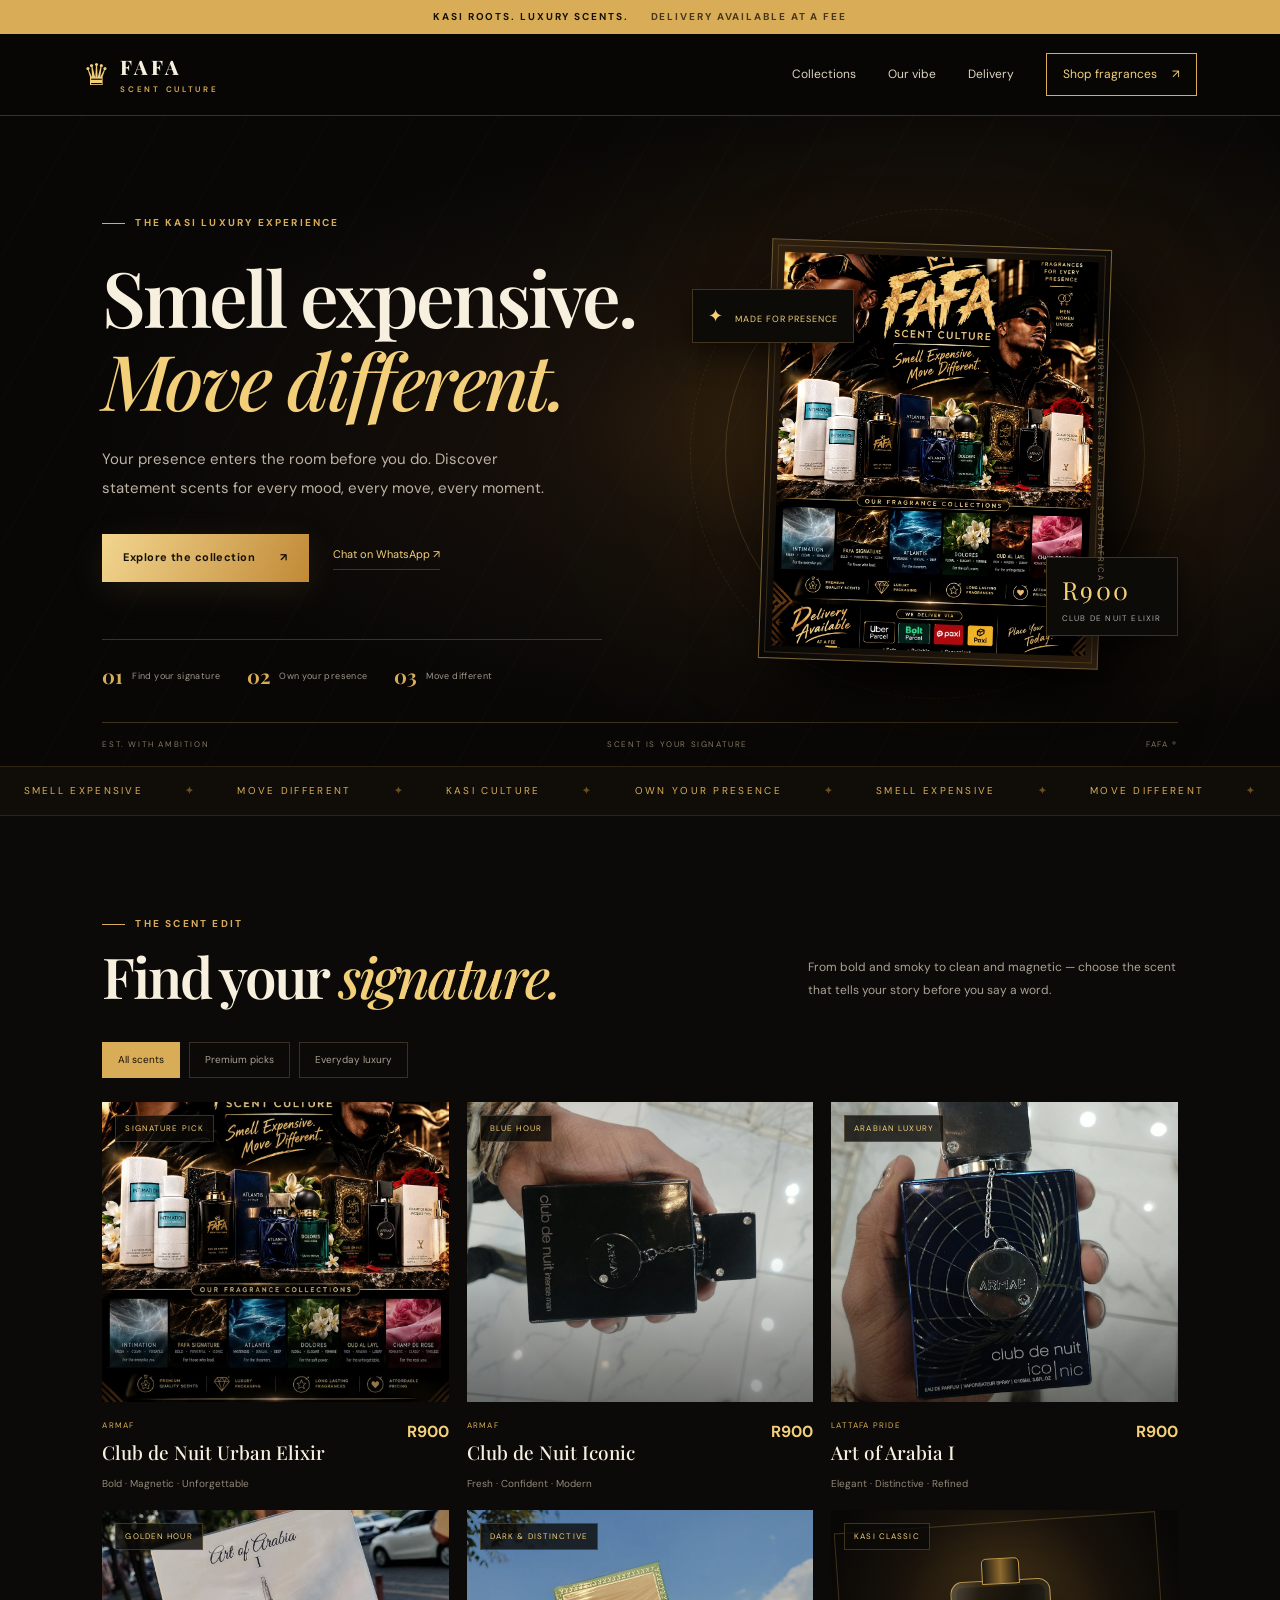
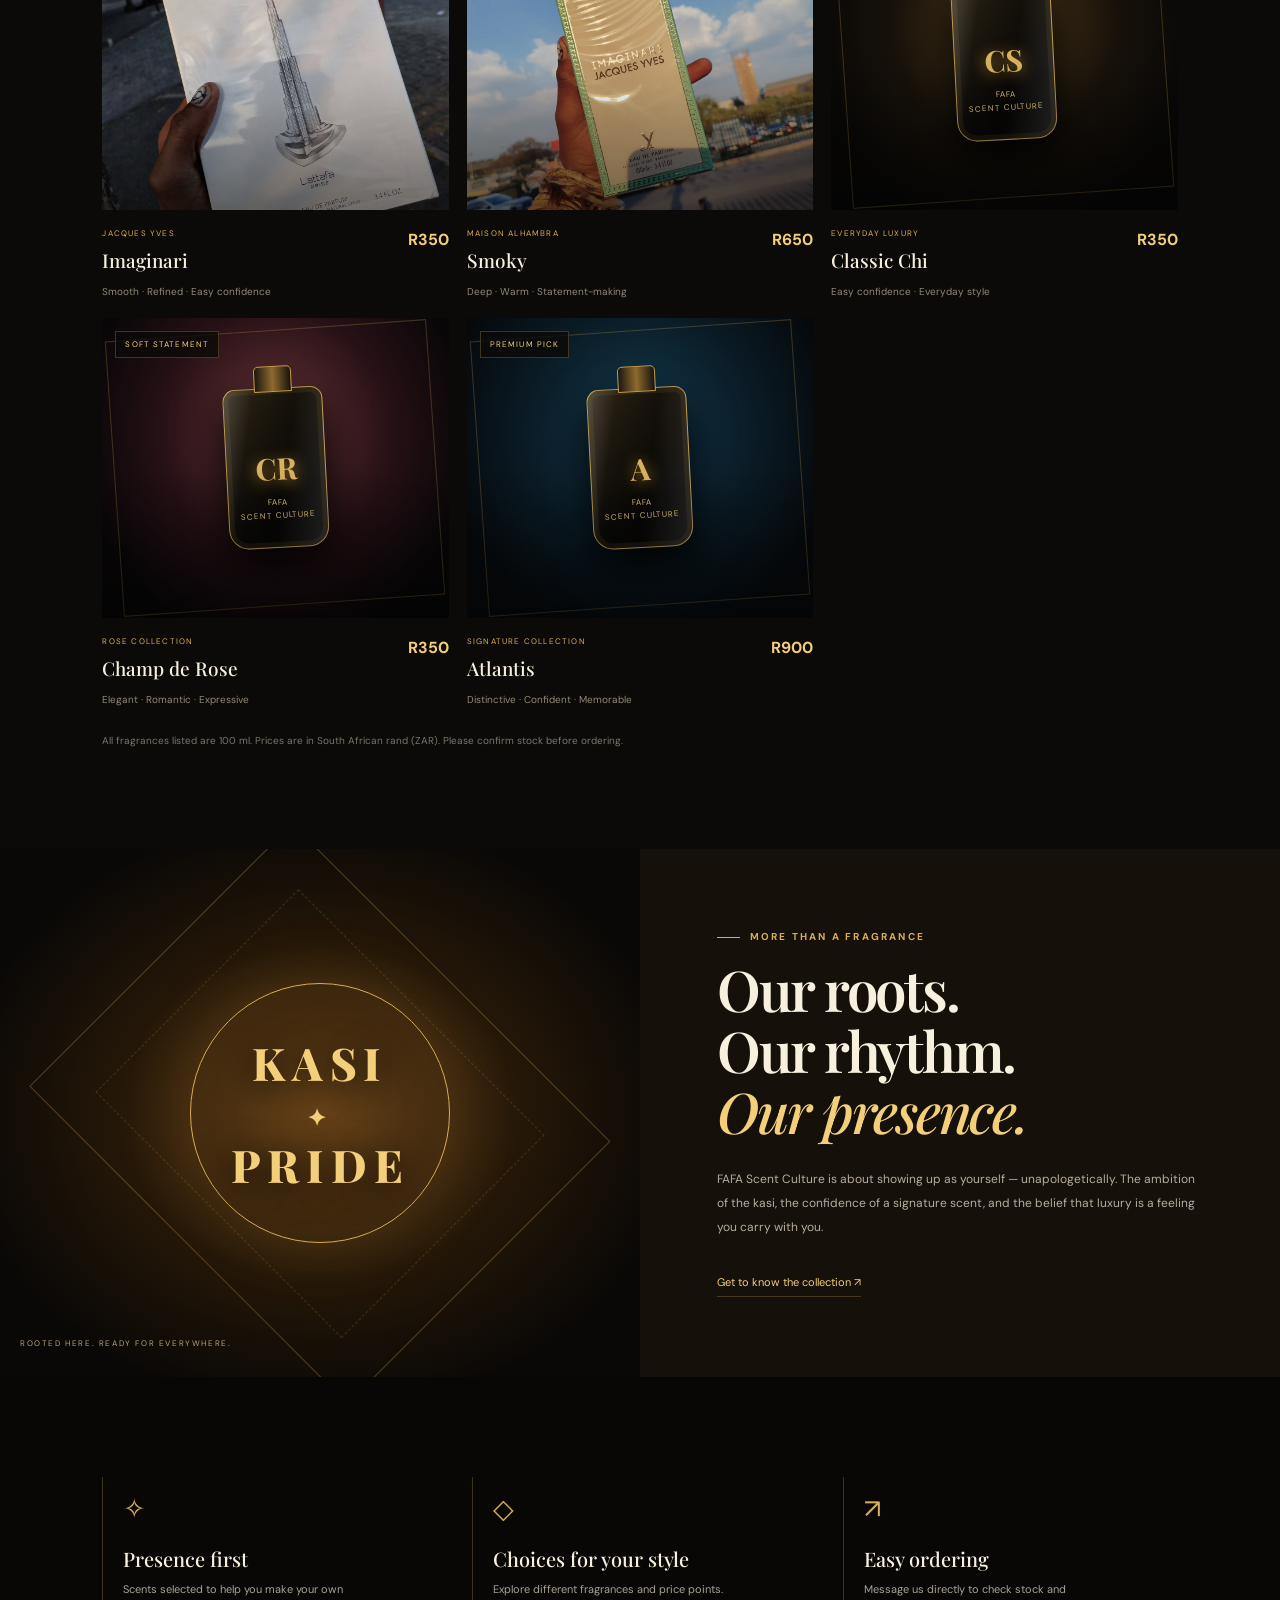
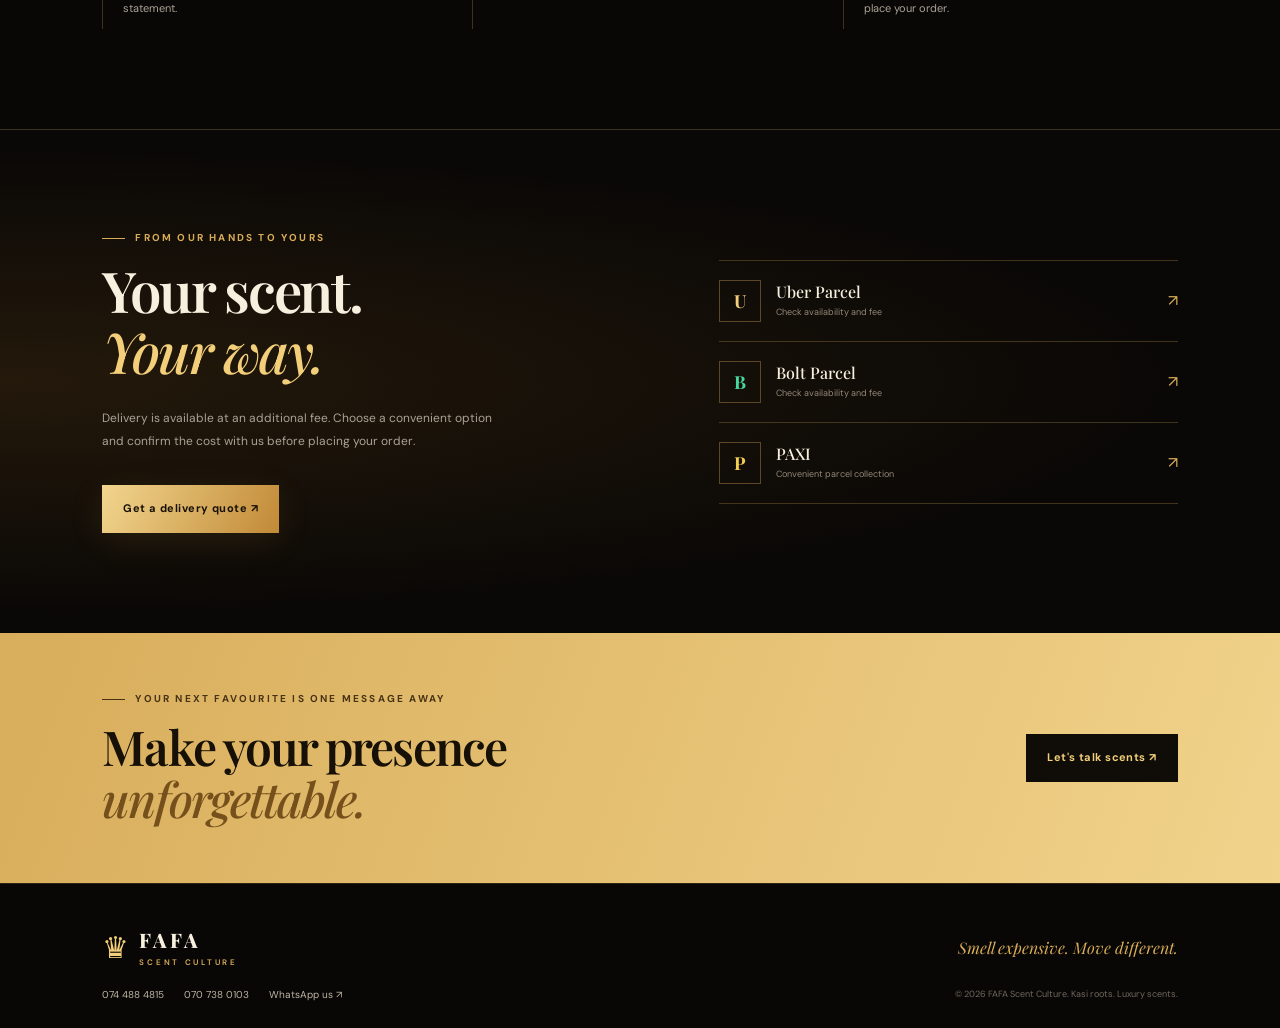
==== index.html @ d8256055 "Add FAFA Scent Culture website" ====
<!doctype html>
<html lang="en">
<head>
  <meta charset="UTF-8">
  <meta name="viewport" content="width=device-width, initial-scale=1.0">
  <meta name="theme-color" content="#080706">
  <meta name="description" content="FAFA Scent Culture — luxury fragrances, Kasi attitude. Smell expensive. Move different.">
  <title>FAFA Scent Culture | Smell Expensive. Move Different.</title>
  <link rel="preconnect" href="https://fonts.googleapis.com">
  <link rel="preconnect" href="https://fonts.gstatic.com" crossorigin>
  <link href="https://fonts.googleapis.com/css2?family=DM+Sans:wght@400;500;600;700&family=Playfair+Display:wght@500;600;700;800&display=swap" rel="stylesheet">
  <link rel="stylesheet" href="style.css">
</head>
<body>
  <div class="announcement">KASI ROOTS. LUXURY SCENTS. <span>DELIVERY AVAILABLE AT A FEE</span></div>
  <header class="site-header">
    <a class="brand" href="#home" aria-label="FAFA Scent Culture home">
      <span class="brand-mark">♛</span>
      <span class="brand-name">FAFA <small>SCENT CULTURE</small></span>
    </a>
    <button class="menu-toggle" aria-label="Open menu" aria-expanded="false">☰</button>
    <nav class="nav">
      <a href="#collections">Collections</a>
      <a href="#story">Our vibe</a>
      <a href="#delivery">Delivery</a>
      <a class="nav-cta" href="#collections">Shop fragrances <span>↗</span></a>
    </nav>
  </header>

  <main>
    <section class="hero" id="home">
      <div class="hero-glow"></div>
      <div class="hero-copy">
        <p class="eyebrow"><span></span> THE KASI LUXURY EXPERIENCE</p>
        <h1>Smell expensive.<br><em>Move different.</em></h1>
        <p class="hero-text">Your presence enters the room before you do. Discover statement scents for every mood, every move, every moment.</p>
        <div class="hero-actions">
          <a class="button button-gold" href="#collections">Explore the collection <span>↗</span></a>
          <a class="text-link" href="https://wa.me/27744884815?text=Hi%20FAFA%20Scent%20Culture%2C%20I%27d%20like%20to%20enquire%20about%20your%20fragrances.">Chat on WhatsApp ↗</a>
        </div>
        <div class="hero-proof">
          <div><strong>01</strong><span>Find your signature</span></div>
          <div><strong>02</strong><span>Own your presence</span></div>
          <div><strong>03</strong><span>Move different</span></div>
        </div>
      </div>
      <div class="hero-visual">
        <div class="orbit orbit-one"></div><div class="orbit orbit-two"></div>
        <div class="hero-image-frame">
          <img src="images/club-de-nuit-elixir.jpeg" alt="Club de Nuit Urban Man Elixir fragrance bottle" onerror="this.style.display='none'">
          <div class="image-fallback"><span>FAFA</span><small>SCENT CULTURE</small><b>YOUR SIGNATURE<br>STARTS HERE.</b></div>
        </div>
        <div class="floating-label label-top"><span class="spark">✦</span> MADE FOR PRESENCE</div>
        <div class="floating-label label-bottom"><span>R</span>900 <small>CLUB DE NUIT ELIXIR</small></div>
        <div class="vertical-note">LUXURY IN EVERY SPRAY · JHB, SOUTH AFRICA</div>
      </div>
      <div class="hero-bottom-line"><span>EST. WITH AMBITION</span><span>SCENT IS YOUR SIGNATURE</span><span>FAFA ®</span></div>
    </section>

    <section class="ticker" aria-label="Brand message"><div class="ticker-track">
      <span>SMELL EXPENSIVE</span><b>✦</b><span>MOVE DIFFERENT</span><b>✦</b><span>KASI CULTURE</span><b>✦</b><span>OWN YOUR PRESENCE</span><b>✦</b><span>SMELL EXPENSIVE</span><b>✦</b><span>MOVE DIFFERENT</span><b>✦</b>
    </div></section>

    <section class="collection section-pad" id="collections">
      <div class="section-heading">
        <div><p class="eyebrow"><span></span> THE SCENT EDIT</p><h2>Find your <em>signature.</em></h2></div>
        <p>From bold and smoky to clean and magnetic — choose the scent that tells your story before you say a word.</p>
      </div>
      <div class="filter-row" role="group" aria-label="Filter fragrances">
        <button class="filter active" data-filter="all">All scents</button>
        <button class="filter" data-filter="premium">Premium picks</button>
        <button class="filter" data-filter="everyday">Everyday luxury</button>
      </div>
      <div class="product-grid">
        <article class="product-card" data-category="premium">
          <div class="product-image image-night"><span class="product-tag">SIGNATURE PICK</span><img src="images/club-de-nuit-elixir.jpeg" alt="Armaf Club de Nuit Urban Man Elixir perfume" loading="lazy"><button class="quick-order" data-product="Armaf Club de Nuit Urban Man Elixir 100 ml" data-price="900">Order this scent ↗</button></div>
          <div class="product-info"><div><p class="product-brand">ARMAF</p><h3>Club de Nuit Urban Elixir</h3></div><strong>R900</strong></div><p class="product-note">Bold · Magnetic · Unforgettable</p>
        </article>
        <article class="product-card" data-category="premium">
          <div class="product-image image-blue"><span class="product-tag">BLUE HOUR</span><img src="images/club-de-nuit-iconic.jpeg" alt="Armaf Club de Nuit Iconic perfume" loading="lazy"><button class="quick-order" data-product="Armaf Club de Nuit Iconic 100 ml" data-price="900">Order this scent ↗</button></div>
          <div class="product-info"><div><p class="product-brand">ARMAF</p><h3>Club de Nuit Iconic</h3></div><strong>R900</strong></div><p class="product-note">Fresh · Confident · Modern</p>
        </article>
        <article class="product-card" data-category="premium">
          <div class="product-image image-cream"><span class="product-tag">ARABIAN LUXURY</span><img src="images/art-of-arabia.jpeg" alt="Lattafa Pride Art of Arabia I perfume" loading="lazy"><button class="quick-order" data-product="Lattafa Pride Art of Arabia I 100 ml" data-price="900">Order this scent ↗</button></div>
          <div class="product-info"><div><p class="product-brand">LATTAFA PRIDE</p><h3>Art of Arabia I</h3></div><strong>R900</strong></div><p class="product-note">Elegant · Distinctive · Refined</p>
        </article>
        <article class="product-card" data-category="everyday">
          <div class="product-image image-gold"><span class="product-tag">GOLDEN HOUR</span><img src="images/imaginari-jacques-yves.jpeg" alt="Imaginari Jacques Yves perfume" loading="lazy"><button class="quick-order" data-product="Imaginari Jacques Yves 100 ml" data-price="350">Order this scent ↗</button></div>
          <div class="product-info"><div><p class="product-brand">JACQUES YVES</p><h3>Imaginari</h3></div><strong>R350</strong></div><p class="product-note">Smooth · Refined · Easy confidence</p>
        </article>
        <article class="product-card" data-category="premium">
          <div class="product-image image-smoky"><span class="product-tag">DARK & DISTINCTIVE</span><img src="images/smoky-maison-alhambra.jpeg" alt="Maison Alhambra Smoky perfume" loading="lazy"><button class="quick-order" data-product="Maison Alhambra Smoky 100 ml" data-price="650">Order this scent ↗</button></div>
          <div class="product-info"><div><p class="product-brand">MAISON ALHAMBRA</p><h3>Smoky</h3></div><strong>R650</strong></div><p class="product-note">Deep · Warm · Statement-making</p>
        </article>
        <article class="product-card" data-category="everyday">
          <div class="product-image product-art classic-art"><span class="product-tag">KASI CLASSIC</span><div class="bottle-illustration"><span>CS</span></div><button class="quick-order" data-product="Classic Chi 100 ml" data-price="350">Order this scent ↗</button></div>
          <div class="product-info"><div><p class="product-brand">EVERYDAY LUXURY</p><h3>Classic Chi</h3></div><strong>R350</strong></div><p class="product-note">Easy confidence · Everyday style</p>
        </article>
        <article class="product-card" data-category="everyday">
          <div class="product-image product-art rose-art"><span class="product-tag">SOFT STATEMENT</span><div class="bottle-illustration"><span>CR</span></div><button class="quick-order" data-product="Champ de Rose 100 ml" data-price="350">Order this scent ↗</button></div>
          <div class="product-info"><div><p class="product-brand">ROSE COLLECTION</p><h3>Champ de Rose</h3></div><strong>R350</strong></div><p class="product-note">Elegant · Romantic · Expressive</p>
        </article>
        <article class="product-card" data-category="premium">
          <div class="product-image product-art atlantis-art"><span class="product-tag">PREMIUM PICK</span><div class="bottle-illustration"><span>A</span></div><button class="quick-order" data-product="Atlantis 100 ml" data-price="900">Order this scent ↗</button></div>
          <div class="product-info"><div><p class="product-brand">SIGNATURE COLLECTION</p><h3>Atlantis</h3></div><strong>R900</strong></div><p class="product-note">Distinctive · Confident · Memorable</p>
        </article>
      </div>
      <p class="price-note">All fragrances listed are 100 ml. Prices are in South African rand (ZAR). Please confirm stock before ordering.</p>
    </section>

    <section class="manifesto" id="story">
      <div class="manifesto-art"><div class="sun-ring"></div><div class="manifesto-stamp">KASI<br><span>✦</span><br>PRIDE</div><p class="art-caption">ROOTED HERE. READY FOR EVERYWHERE.</p></div>
      <div class="manifesto-copy"><p class="eyebrow"><span></span> MORE THAN A FRAGRANCE</p><h2>Our roots.<br>Our rhythm.<br><em>Our presence.</em></h2><p>FAFA Scent Culture is about showing up as yourself — unapologetically. The ambition of the kasi, the confidence of a signature scent, and the belief that luxury is a feeling you carry with you.</p><a class="text-link" href="https://wa.me/27744884815?text=Hi%20FAFA%20Scent%20Culture%2C%20tell%20me%20more%20about%20your%20collection.">Get to know the collection ↗</a></div>
    </section>

    <section class="perks section-pad">
      <div class="perk"><span class="perk-icon">✧</span><h3>Presence first</h3><p>Scents selected to help you make your own statement.</p></div>
      <div class="perk"><span class="perk-icon">◇</span><h3>Choices for your style</h3><p>Explore different fragrances and price points.</p></div>
      <div class="perk"><span class="perk-icon">↗</span><h3>Easy ordering</h3><p>Message us directly to check stock and place your order.</p></div>
    </section>

    <section class="delivery section-pad" id="delivery">
      <div class="delivery-copy"><p class="eyebrow"><span></span> FROM OUR HANDS TO YOURS</p><h2>Your scent.<br><em>Your way.</em></h2><p>Delivery is available at an additional fee. Choose a convenient option and confirm the cost with us before placing your order.</p><a class="button button-gold" href="https://wa.me/27744884815?text=Hi%20FAFA%20Scent%20Culture%2C%20please%20quote%20delivery%20for%20my%20order.">Get a delivery quote ↗</a></div>
      <div class="delivery-options"><div class="delivery-option"><span class="delivery-symbol">U</span><div><b>Uber Parcel</b><small>Check availability and fee</small></div><span>↗</span></div><div class="delivery-option"><span class="delivery-symbol bolt">B</span><div><b>Bolt Parcel</b><small>Check availability and fee</small></div><span>↗</span></div><div class="delivery-option"><span class="delivery-symbol paxi">P</span><div><b>PAXI</b><small>Convenient parcel collection</small></div><span>↗</span></div></div>
    </section>

    <section class="contact-banner">
      <div><p class="eyebrow"><span></span> YOUR NEXT FAVOURITE IS ONE MESSAGE AWAY</p><h2>Make your presence <em>unforgettable.</em></h2></div>
      <a class="button button-dark" href="https://wa.me/27744884815?text=Hi%20FAFA%20Scent%20Culture%2C%20I%27m%20ready%20to%20order.">Let's talk scents ↗</a>
    </section>
  </main>

  <footer class="footer">
    <a class="brand footer-brand" href="#home"><span class="brand-mark">♛</span><span class="brand-name">FAFA <small>SCENT CULTURE</small></span></a>
    <p>Smell expensive. Move different.</p>
    <div class="footer-contact"><a href="tel:+27744884815">074 488 4815</a><a href="tel:+27707380103">070 738 0103</a><a href="https://wa.me/27707380103">WhatsApp us ↗</a></div>
    <small class="copyright">© <span id="year"></span> FAFA Scent Culture. Kasi roots. Luxury scents.</small>
  </footer>

  <div class="toast" id="toast" role="status" aria-live="polite">Opening WhatsApp…</div>
  <script src="script.js"></script>
</body>
</html>
---- style.css ----
:root {
  --black:#080706; --panel:#11100d; --panel-2:#181510; --gold:#d9ad58; --gold-bright:#f3cf7a;
  --cream:#f8f0df; --muted:#aaa294; --line:rgba(220,178,93,.25); --serif:"Playfair Display", Georgia, serif;
  --sans:"DM Sans", Arial, sans-serif;
}
*{box-sizing:border-box} html{scroll-behavior:smooth;scroll-padding-top:85px}
body{margin:0;background:var(--black);color:var(--cream);font-family:var(--sans);line-height:1.6}
a{color:inherit;text-decoration:none} button{font:inherit}
.announcement{padding:9px 18px;text-align:center;font-size:10px;letter-spacing:.19em;background:var(--gold);color:#171006;font-weight:700}
.announcement span{margin-left:18px;opacity:.75}
.site-header{height:82px;padding:0 6.5%;display:flex;align-items:center;justify-content:space-between;border-bottom:1px solid var(--line);background:rgba(8,7,6,.93);position:sticky;top:0;z-index:50;backdrop-filter:blur(16px)}
.brand{display:flex;align-items:center;gap:10px}.brand-mark{color:var(--gold-bright);font-size:30px;line-height:1}.brand-name{font-family:var(--serif);font-weight:800;letter-spacing:.15em;font-size:20px;line-height:1.1}.brand-name small{display:block;font:600 8px var(--sans);letter-spacing:.34em;margin-top:6px;color:var(--gold)}
.nav{display:flex;align-items:center;gap:32px;font-size:12px;color:#ded4c1}.nav>a:not(.nav-cta):hover,.text-link:hover{color:var(--gold-bright)}
.nav-cta{border:1px solid var(--gold);padding:11px 16px;color:var(--gold-bright)}.nav-cta span{margin-left:12px}.menu-toggle{display:none;background:none;color:var(--gold);border:0;font-size:25px}
.hero{position:relative;min-height:650px;padding:90px 8% 65px;display:grid;grid-template-columns:1.05fr .95fr;align-items:center;gap:5%;overflow:hidden;background:radial-gradient(ellipse at 72% 48%,#39260f 0%,#17100a 28%,#080706 65%)}
.hero:before{content:"";position:absolute;inset:0;background:linear-gradient(90deg,rgba(8,7,6,.12),transparent 65%),repeating-linear-gradient(120deg,transparent 0 70px,rgba(255,255,255,.012) 71px 72px);pointer-events:none}
.hero-glow{position:absolute;width:420px;height:420px;border-radius:50%;right:10%;top:10%;background:#bd7a22;filter:blur(140px);opacity:.12}
.hero-copy,.hero-visual{position:relative;z-index:1}.eyebrow{font-size:10px;letter-spacing:.22em;color:var(--gold);font-weight:700;display:flex;align-items:center;gap:10px}.eyebrow span{display:inline-block;width:23px;height:1px;background:var(--gold)}
h1,h2,h3,p{margin-top:0}h1,h2{font-family:var(--serif);font-weight:600;letter-spacing:-.04em;line-height:1.08}
h1{font-size:clamp(48px,6vw,82px);margin:24px 0}.hero h1 em,h2 em{color:var(--gold-bright);font-weight:500}.hero-text{color:#bdb3a4;max-width:460px;font-size:15px;line-height:1.9}
.hero-actions{display:flex;align-items:center;gap:24px;flex-wrap:wrap;margin-top:32px}.button{display:inline-flex;align-items:center;justify-content:center;gap:25px;padding:15px 21px;font-size:11px;letter-spacing:.04em;font-weight:700;transition:transform .25s,background .25s}.button:hover{transform:translateY(-3px)}.button-gold{background:linear-gradient(115deg,#f2d58e,#c18a37);color:#171006;box-shadow:0 8px 35px #d9ad581c}.button-gold:hover{background:var(--gold-bright)}.text-link{font-size:11px;color:var(--gold-bright);border-bottom:1px solid var(--line);padding-bottom:5px}
.hero-proof{display:flex;gap:27px;margin-top:57px;padding-top:20px;border-top:1px solid var(--line);max-width:500px}.hero-proof div{display:flex;gap:9px;align-items:center}.hero-proof strong{font-family:var(--serif);font-size:20px;color:var(--gold)}.hero-proof span{font-size:9px;color:#9f9688;letter-spacing:.04em}
.hero-visual{min-height:440px;display:flex;justify-content:center;align-items:center}.hero-image-frame{position:relative;width:min(340px,75%);height:420px;border:1px solid rgba(230,189,107,.45);padding:12px;transform:rotate(2deg);background:linear-gradient(135deg,#30200f,#080706 55%,#30200f);box-shadow:25px 30px 80px #000}.hero-image-frame:before{content:"";position:absolute;inset:5px;border:1px solid rgba(230,189,107,.18);pointer-events:none;z-index:2}.hero-image-frame img{width:100%;height:100%;object-fit:cover;object-position:center 30%;filter:contrast(1.04) saturate(.8)}.image-fallback{display:none;position:absolute;inset:0;align-items:center;justify-content:center;flex-direction:column;background:radial-gradient(circle,#604019,#090807 65%);color:var(--gold);font-family:var(--serif)}.image-fallback span{font-size:66px;font-weight:800;letter-spacing:.1em}.image-fallback small{letter-spacing:.3em;font:10px var(--sans)}.image-fallback b{font-size:15px;text-align:center;margin-top:65px;letter-spacing:.15em}.orbit{position:absolute;border:1px solid rgba(217,173,88,.2);border-radius:50%;width:420px;height:420px}.orbit-two{width:490px;height:490px;border-style:dashed;opacity:.5}.floating-label{position:absolute;background:#0d0b08;border:1px solid var(--line);padding:12px 15px;font-size:9px;letter-spacing:.1em;color:var(--gold-bright);box-shadow:0 10px 30px #0008}.label-top{top:55px;left:0}.spark{font-size:18px;margin-right:8px}.label-bottom{bottom:38px;right:0;font-family:var(--serif);font-size:25px}.label-bottom small{display:block;font:8px var(--sans);letter-spacing:.15em;color:#aaa;margin-top:3px}.vertical-note{position:absolute;right:-45px;top:50%;transform:rotate(90deg);font-size:8px;letter-spacing:.22em;color:#83735a}.hero-bottom-line{position:absolute;bottom:0;left:8%;right:8%;border-top:1px solid var(--line);display:flex;justify-content:space-between;padding:15px 0;font-size:8px;letter-spacing:.2em;color:#847864}
.ticker{overflow:hidden;border-top:1px solid #302311;border-bottom:1px solid #302311;background:#100d08}.ticker-track{display:flex;justify-content:space-around;align-items:center;gap:35px;white-space:nowrap;padding:16px 20px;color:var(--gold);font-size:10px;letter-spacing:.23em}.ticker b{color:#6e4e20}
.section-pad{padding:100px 8%}.collection{background:#0c0a08}.section-heading{display:flex;justify-content:space-between;align-items:end;gap:40px}.section-heading h2,.delivery h2,.manifesto h2,.contact-banner h2{font-size:clamp(36px,4.4vw,57px);margin:14px 0 0}.section-heading>p{max-width:370px;color:var(--muted);font-size:12px;line-height:1.9;margin:0 0 5px}
.filter-row{display:flex;gap:9px;margin:35px 0 24px;flex-wrap:wrap}.filter{background:transparent;border:1px solid #393024;color:#a99f90;padding:9px 15px;font-size:10px;cursor:pointer}.filter.active,.filter:hover{background:var(--gold);border-color:var(--gold);color:#161006}
.product-grid{display:grid;grid-template-columns:repeat(3,minmax(0,1fr));gap:18px}.product-card{min-width:0;transition:transform .3s}.product-card:hover{transform:translateY(-5px)}.product-image{height:300px;position:relative;overflow:hidden;background:radial-gradient(circle at 50% 45%,#59401d,#15100a 60%,#090807);display:flex;align-items:center;justify-content:center}.product-image:after{content:"";position:absolute;inset:0;background:linear-gradient(0deg,rgba(0,0,0,.42),transparent 50%);pointer-events:none}.product-image img{width:100%;height:100%;object-fit:cover;transition:transform .6s;filter:saturate(.78)}.product-card:hover .product-image img{transform:scale(1.05)}.image-smoky img{object-position:center 30%}.image-night{background:radial-gradient(circle,#122d40,#05080b 75%)}.image-gold{background:radial-gradient(circle,#5c411a,#100c07 75%)}.image-blue{background:radial-gradient(circle,#0e3851,#05080c 75%)}.image-cream{background:radial-gradient(circle,#d4c8a7,#393020 75%)}.product-tag{position:absolute;top:13px;left:13px;z-index:3;background:#0b0907c9;border:1px solid var(--line);padding:6px 9px;font-size:8px;letter-spacing:.14em;color:var(--gold-bright)}.quick-order{position:absolute;bottom:0;left:0;right:0;z-index:4;border:0;background:var(--gold);color:#160f05;padding:13px;font-size:10px;font-weight:700;transform:translateY(100%);transition:transform .25s;cursor:pointer}.product-card:hover .quick-order,.quick-order:focus{transform:translateY(0)}.product-info{display:flex;justify-content:space-between;align-items:start;gap:10px;padding-top:17px}.product-brand{font-size:8px;color:var(--gold);letter-spacing:.15em;margin-bottom:5px}.product-info h3{font-family:var(--serif);font-size:19px;font-weight:500;margin:0}.product-info>strong{font-size:16px;color:var(--gold-bright);white-space:nowrap}.product-note{color:#928779;font-size:10px;margin:9px 0 0}.price-note{font-size:10px;color:#7d7468;margin:25px 0 0}.custom-card{border:1px solid #302516;padding-bottom:16px}.custom-art{height:300px;background:radial-gradient(circle at 50% 35%,#5a3a16,#0a0806 70%);display:flex;flex-direction:column;align-items:center;justify-content:center;text-align:center;color:var(--gold);border-bottom:1px solid var(--line)}.custom-art span{font-size:28px}.custom-art b{font:600 26px/1.2 var(--serif);letter-spacing:.1em;margin:20px 0}.custom-art small{font-size:8px;letter-spacing:.14em;color:#c0ad8a;padding:0 20px}.custom-card .product-info,.custom-card .product-note,.inline-order{margin-left:16px;margin-right:16px}.inline-order{margin-top:12px;background:transparent;border:0;border-bottom:1px solid var(--gold);padding:0 0 5px;color:var(--gold);font-size:10px;cursor:pointer}
.manifesto{display:grid;grid-template-columns:1fr 1fr;min-height:500px;background:#15100a}.manifesto-art{position:relative;min-height:430px;overflow:hidden;background:radial-gradient(ellipse at 50% 50%,#6b451a,#241708 45%,#0a0806 80%);display:flex;align-items:center;justify-content:center}.manifesto-art:before,.manifesto-art:after{content:"";position:absolute;width:70%;height:70%;border:1px solid #d8ae5b50;transform:rotate(45deg)}.manifesto-art:after{width:54%;height:54%;border-style:dashed;opacity:.6}.sun-ring{position:absolute;width:260px;height:260px;border:1px solid var(--gold);border-radius:50%;box-shadow:0 0 70px #b17a2930,inset 0 0 50px #b17a2920}.manifesto-stamp{position:relative;z-index:1;text-align:center;font:800 45px/1 var(--serif);letter-spacing:.15em;color:var(--gold-bright);text-shadow:0 5px 35px #000}.manifesto-stamp span{font-size:23px;display:inline-block;margin:14px}.art-caption{position:absolute;bottom:20px;left:20px;font-size:8px;letter-spacing:.2em;color:#b7a17a}.manifesto-copy{padding:80px 12%;align-self:center}.manifesto-copy>p:not(.eyebrow){font-size:12px;line-height:2;color:#b7ad9e;margin:25px 0}.manifesto-copy .text-link{display:inline-block;margin-top:10px}
.perks{display:grid;grid-template-columns:repeat(3,1fr);gap:35px;border-bottom:1px solid var(--line)}.perk{padding:10px 20px;border-left:1px solid var(--line)}.perk-icon{font-size:27px;color:var(--gold)}.perk h3{font:500 20px var(--serif);margin:14px 0 8px}.perk p{font-size:11px;line-height:1.8;color:var(--muted);max-width:230px;margin:0}
.delivery{display:grid;grid-template-columns:1fr .9fr;gap:10%;align-items:center;background:radial-gradient(ellipse at 0% 50%,#24190b,#0a0806 65%)}.delivery-copy>p:not(.eyebrow){max-width:400px;color:var(--muted);font-size:12px;line-height:1.9;margin:25px 0}.delivery-copy .button{margin-top:8px}.delivery-options{border-top:1px solid var(--line)}.delivery-option{display:flex;align-items:center;gap:15px;padding:19px 0;border-bottom:1px solid var(--line)}.delivery-symbol{width:42px;height:42px;display:grid;place-items:center;border:1px solid #5c4828;color:var(--gold-bright);font:700 18px var(--serif)}.delivery-symbol.bolt{color:#49d7a0}.delivery-symbol.paxi{color:#f5cf50}.delivery-symbol.local{color:#fff}.delivery-option div{flex:1}.delivery-option b{display:block;font:500 16px var(--serif)}.delivery-option small{display:block;font-size:9px;color:#948879;margin-top:3px}.delivery-option>span:last-child{color:var(--gold)}
.contact-banner{padding:58px 8%;background:linear-gradient(110deg,#d8ad5b,#f1d38b);color:#171006;display:flex;justify-content:space-between;align-items:center;gap:30px}.contact-banner .eyebrow{color:#483315}.contact-banner .eyebrow span{background:#483315}.contact-banner h2{font-size:clamp(30px,4vw,48px);max-width:650px}.contact-banner h2 em{color:#76501c}.button-dark{background:#100d08;color:var(--gold-bright);white-space:nowrap}.button-dark:hover{background:#2a1d0c}
.footer{padding:45px 8% 25px;display:grid;grid-template-columns:1fr 1fr;align-items:center;gap:20px;border-top:1px solid #2e2415}.footer-brand{justify-self:start}.footer>p{justify-self:end;font:italic 16px var(--serif);color:var(--gold);margin:0}.footer-contact{display:flex;gap:20px;flex-wrap:wrap;font-size:10px;color:#c0b6a5}.footer-contact a:hover{color:var(--gold)}.copyright{justify-self:end;text-align:right;font-size:9px;color:#71685d}
.toast{position:fixed;bottom:20px;left:50%;transform:translate(-50%,20px);padding:12px 18px;background:var(--gold);color:#160f05;font-size:11px;opacity:0;pointer-events:none;transition:.25s;z-index:100}.toast.show{opacity:1;transform:translate(-50%,0)}
@media(max-width:900px){.site-header{padding:0 5%}.nav{gap:17px}.hero{padding-left:6%;padding-right:6%;gap:2%}.hero-proof{gap:12px}.hero-proof span{font-size:8px}.section-pad{padding:75px 6%}.product-image,.custom-art{height:260px}.manifesto-copy{padding:55px 8%}.delivery{gap:6%}}
@media(max-width:680px){.announcement{font-size:8px;letter-spacing:.12em}.announcement span{display:block;margin:2px 0 0}.site-header{height:70px}.brand-name{font-size:17px}.menu-toggle{display:block}.nav{display:none;position:absolute;top:69px;left:0;right:0;background:#0b0907;padding:20px 6%;border-bottom:1px solid var(--line);flex-direction:column;align-items:stretch;gap:0}.nav.open{display:flex}.nav a{padding:14px 0;border-bottom:1px solid #2b2114}.nav .nav-cta{margin-top:12px;padding:12px}.hero{grid-template-columns:1fr;padding:65px 7% 60px;gap:20px}.hero-copy{order:1}.hero-visual{order:0;min-height:300px;margin-bottom:8px}.hero-image-frame{height:290px;width:220px}.orbit{width:290px;height:290px}.orbit-two{width:330px;height:330px}.label-top{top:28px;left:2%}.label-bottom{bottom:10px;right:1%;font-size:20px}.vertical-note{right:-25px;font-size:7px}.hero h1{font-size:clamp(43px,12vw,65px);margin:18px 0}.hero-text{font-size:13px}.hero-proof{margin-top:36px;justify-content:space-between}.hero-proof div{display:block}.hero-proof strong{display:block}.hero-proof span{font-size:8px}.hero-bottom-line{left:7%;right:7%;font-size:7px}.hero-bottom-line span:nth-child(2){display:none}.ticker-track{justify-content:flex-start;gap:20px;font-size:9px}.section-pad{padding:65px 6%}.section-heading{display:block}.section-heading>p{margin-top:18px}.product-grid{grid-template-columns:repeat(2,minmax(0,1fr));gap:22px 12px}.product-image,.custom-art{height:230px}.product-info h3{font-size:16px}.product-info>strong{font-size:14px}.product-tag{font-size:7px;left:7px;top:7px;padding:5px}.quick-order{transform:none;position:absolute;font-size:9px;padding:10px}.product-note{font-size:9px}.custom-art b{font-size:21px}.manifesto{grid-template-columns:1fr}.manifesto-art{min-height:300px}.manifesto-copy{padding:55px 7%}.perks{grid-template-columns:1fr;gap:20px}.perk{padding:10px 15px}.delivery{grid-template-columns:1fr;gap:35px}.contact-banner{padding:45px 7%;display:block}.contact-banner .button{margin-top:25px}.footer{padding:35px 7% 22px;grid-template-columns:1fr}.footer>p,.copyright{justify-self:start;text-align:left}.footer-contact{gap:13px}.footer-brand{margin-bottom:3px}}
@media(prefers-reduced-motion:reduce){*,*::before,*::after{scroll-behavior:auto!important;transition:none!important;animation:none!important}}

/* Kasi-luxury art cards for fragrances without an uploaded product photo. */
.product-art{isolation:isolate}.product-art:before{content:"";position:absolute;inset:12px;border:1px solid rgba(226,181,87,.24);transform:rotate(-4deg);z-index:-1}.classic-art{background:radial-gradient(ellipse at 50% 38%,#57401d 0,#17110a 46%,#080706 78%)}.rose-art{background:radial-gradient(ellipse at 50% 38%,#6e373b 0,#251015 48%,#080607 80%)}.atlantis-art{background:radial-gradient(ellipse at 50% 38%,#153e54 0,#0a1a24 48%,#06090c 80%)}.bottle-illustration{width:100px;height:160px;border:1px solid rgba(235,193,102,.75);border-radius:12px 12px 20px 20px;background:linear-gradient(100deg,rgba(255,255,255,.18),transparent 24%,rgba(0,0,0,.3) 58%,rgba(255,255,255,.12)),linear-gradient(145deg,#2a2113,#090807 72%);box-shadow:0 18px 45px #000, inset 0 0 0 5px rgba(220,175,84,.08);display:flex;align-items:center;justify-content:center;position:relative;transform:rotate(-3deg)}.bottle-illustration:before{content:"";position:absolute;top:-23px;left:31px;width:36px;height:24px;border:1px solid #c69a45;border-radius:5px 5px 1px 1px;background:linear-gradient(90deg,#1a1711,#8e6a2d,#16130e)}.bottle-illustration:after{content:"FAFA\A SCENT CULTURE";white-space:pre;position:absolute;bottom:25px;left:0;right:0;text-align:center;font-size:8px;line-height:1.6;letter-spacing:.12em;color:#e7c779}.bottle-illustration span{font:700 30px var(--serif);color:#d8b25e;text-shadow:0 2px 15px #b88a30}.product-art .quick-order{transform:translateY(100%)}.product-card:hover .product-art .quick-order,.product-art .quick-order:focus{transform:translateY(0)}@media(max-width:680px){.product-art .quick-order{transform:none}}
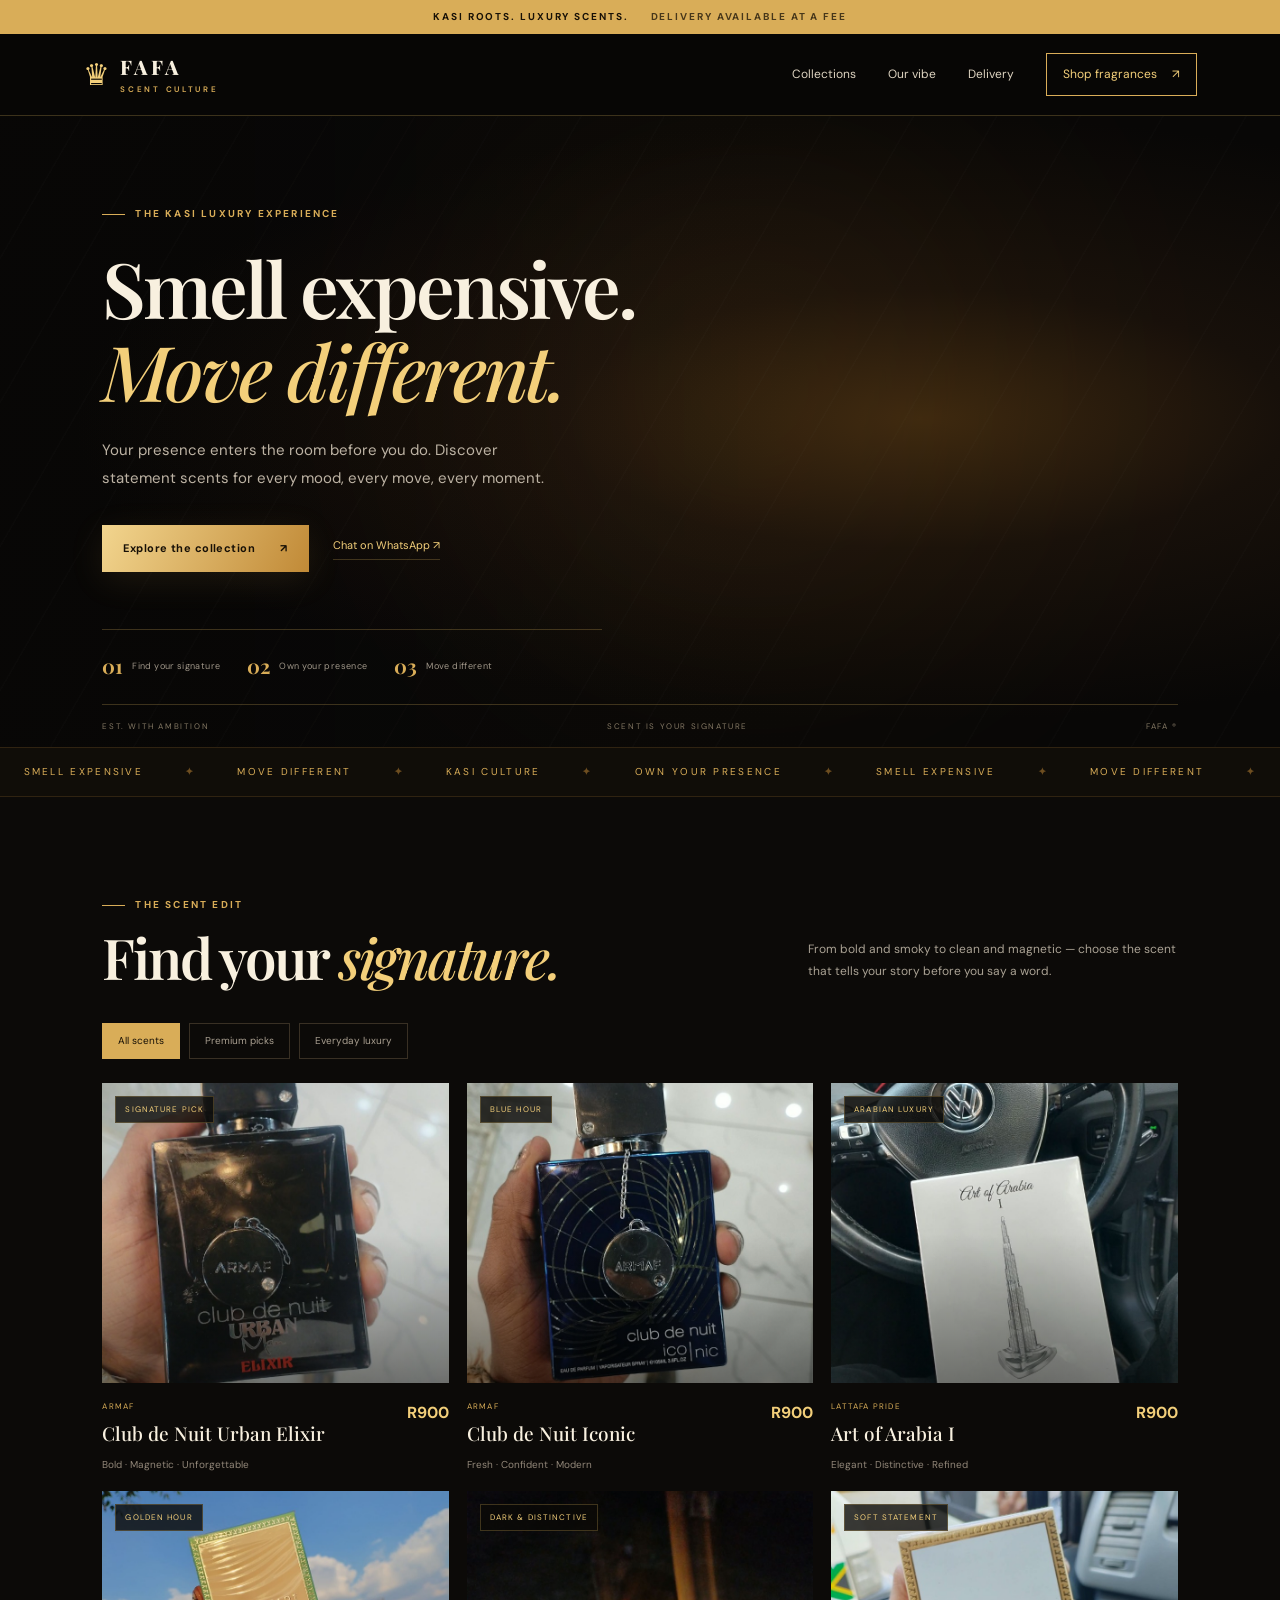
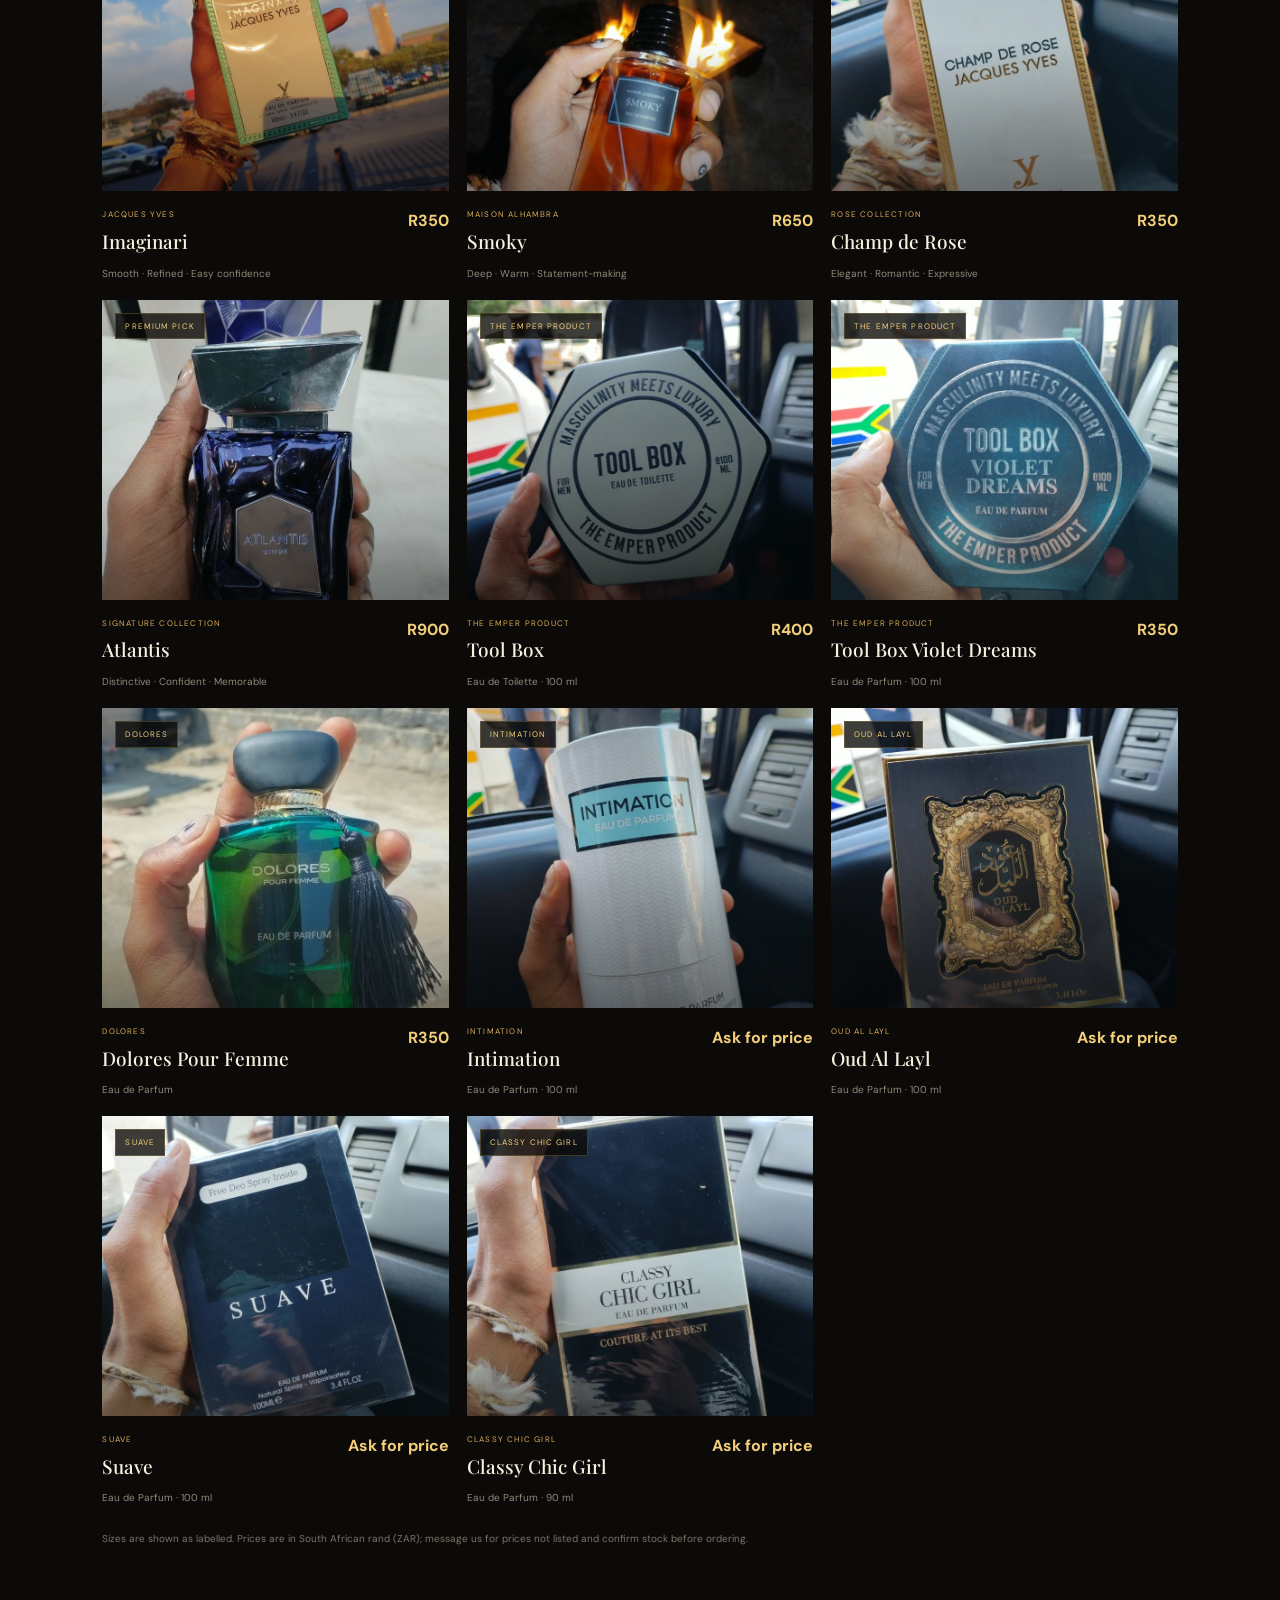
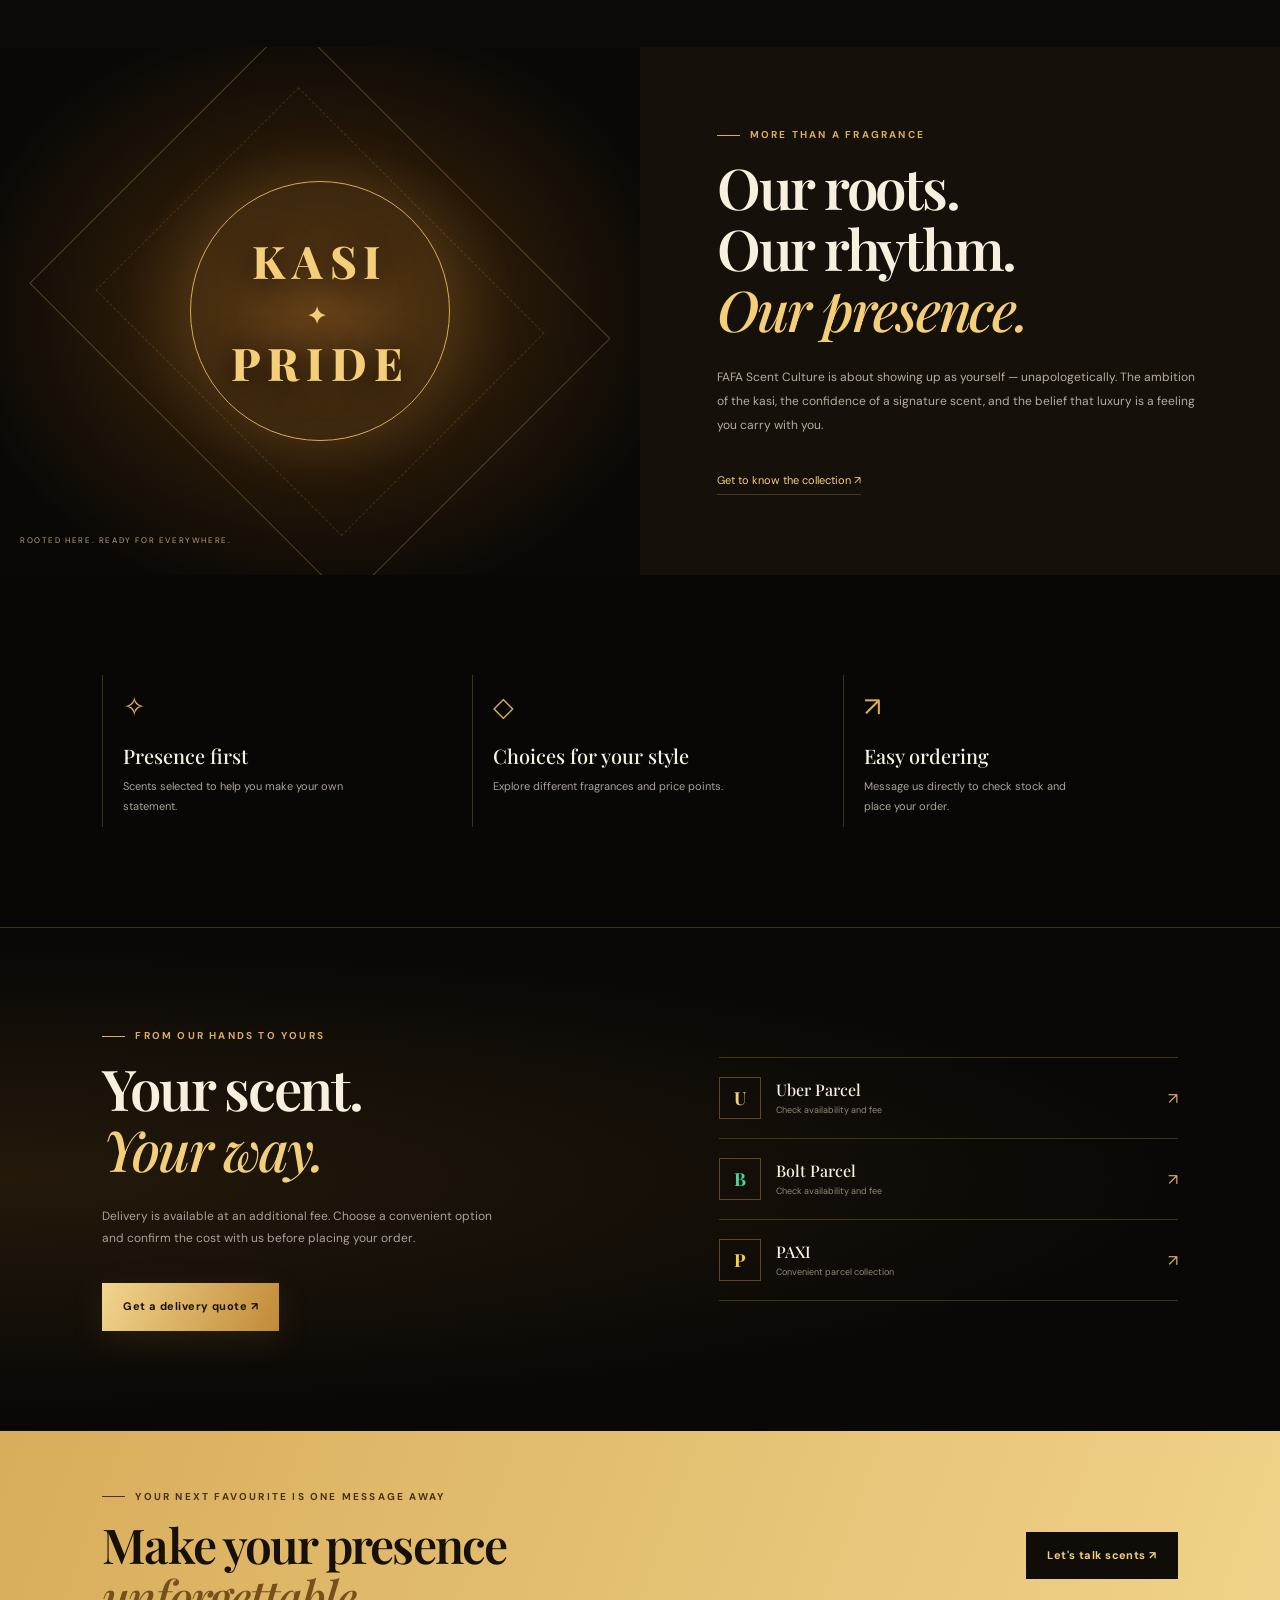
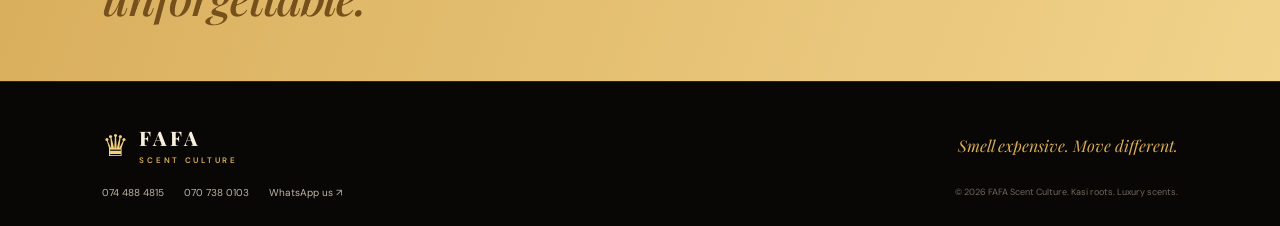
==== commit a13351ae: "Show real perfume photos and update the catalogue" ====
--- a/index.html
+++ b/index.html
@@ -44,16 +44,6 @@
           <div><strong>03</strong><span>Move different</span></div>
         </div>
       </div>
-      <div class="hero-visual">
-        <div class="orbit orbit-one"></div><div class="orbit orbit-two"></div>
-        <div class="hero-image-frame">
-          <img src="images/club-de-nuit-elixir.jpeg" alt="Club de Nuit Urban Man Elixir fragrance bottle" onerror="this.style.display='none'">
-          <div class="image-fallback"><span>FAFA</span><small>SCENT CULTURE</small><b>YOUR SIGNATURE<br>STARTS HERE.</b></div>
-        </div>
-        <div class="floating-label label-top"><span class="spark">✦</span> MADE FOR PRESENCE</div>
-        <div class="floating-label label-bottom"><span>R</span>900 <small>CLUB DE NUIT ELIXIR</small></div>
-        <div class="vertical-note">LUXURY IN EVERY SPRAY · JHB, SOUTH AFRICA</div>
-      </div>
       <div class="hero-bottom-line"><span>EST. WITH AMBITION</span><span>SCENT IS YOUR SIGNATURE</span><span>FAFA ®</span></div>
     </section>
 
@@ -73,39 +63,63 @@
       </div>
       <div class="product-grid">
         <article class="product-card" data-category="premium">
-          <div class="product-image image-night"><span class="product-tag">SIGNATURE PICK</span><img src="images/club-de-nuit-elixir.jpeg" alt="Armaf Club de Nuit Urban Man Elixir perfume" loading="lazy"><button class="quick-order" data-product="Armaf Club de Nuit Urban Man Elixir 100 ml" data-price="900">Order this scent ↗</button></div>
+          <div class="product-image image-night"><span class="product-tag">SIGNATURE PICK</span><img src="images/club-de-nuit-urban-elixir.jpeg" alt="Armaf Club de Nuit Urban Man Elixir bottle" loading="lazy"><button class="quick-order" data-product="Armaf Club de Nuit Urban Man Elixir 100 ml" data-price="900">Order this scent ↗</button></div>
           <div class="product-info"><div><p class="product-brand">ARMAF</p><h3>Club de Nuit Urban Elixir</h3></div><strong>R900</strong></div><p class="product-note">Bold · Magnetic · Unforgettable</p>
         </article>
         <article class="product-card" data-category="premium">
-          <div class="product-image image-blue"><span class="product-tag">BLUE HOUR</span><img src="images/club-de-nuit-iconic.jpeg" alt="Armaf Club de Nuit Iconic perfume" loading="lazy"><button class="quick-order" data-product="Armaf Club de Nuit Iconic 100 ml" data-price="900">Order this scent ↗</button></div>
+          <div class="product-image image-blue"><span class="product-tag">BLUE HOUR</span><img src="images/club-de-nuit-iconic-real.jpeg" alt="Armaf Club de Nuit Iconic bottle" loading="lazy"><button class="quick-order" data-product="Armaf Club de Nuit Iconic 100 ml" data-price="900">Order this scent ↗</button></div>
           <div class="product-info"><div><p class="product-brand">ARMAF</p><h3>Club de Nuit Iconic</h3></div><strong>R900</strong></div><p class="product-note">Fresh · Confident · Modern</p>
         </article>
         <article class="product-card" data-category="premium">
-          <div class="product-image image-cream"><span class="product-tag">ARABIAN LUXURY</span><img src="images/art-of-arabia.jpeg" alt="Lattafa Pride Art of Arabia I perfume" loading="lazy"><button class="quick-order" data-product="Lattafa Pride Art of Arabia I 100 ml" data-price="900">Order this scent ↗</button></div>
+          <div class="product-image image-cream"><span class="product-tag">ARABIAN LUXURY</span><img src="images/art-of-arabia-real.jpeg" alt="Lattafa Pride Art of Arabia I bottle" loading="lazy"><button class="quick-order" data-product="Lattafa Pride Art of Arabia I 100 ml" data-price="900">Order this scent ↗</button></div>
           <div class="product-info"><div><p class="product-brand">LATTAFA PRIDE</p><h3>Art of Arabia I</h3></div><strong>R900</strong></div><p class="product-note">Elegant · Distinctive · Refined</p>
         </article>
         <article class="product-card" data-category="everyday">
-          <div class="product-image image-gold"><span class="product-tag">GOLDEN HOUR</span><img src="images/imaginari-jacques-yves.jpeg" alt="Imaginari Jacques Yves perfume" loading="lazy"><button class="quick-order" data-product="Imaginari Jacques Yves 100 ml" data-price="350">Order this scent ↗</button></div>
+          <div class="product-image image-gold"><span class="product-tag">GOLDEN HOUR</span><img src="images/imaginari-jacques-yves-real.jpeg" alt="Imaginari Jacques Yves bottle" loading="lazy"><button class="quick-order" data-product="Imaginari Jacques Yves 100 ml" data-price="350">Order this scent ↗</button></div>
           <div class="product-info"><div><p class="product-brand">JACQUES YVES</p><h3>Imaginari</h3></div><strong>R350</strong></div><p class="product-note">Smooth · Refined · Easy confidence</p>
         </article>
         <article class="product-card" data-category="premium">
-          <div class="product-image image-smoky"><span class="product-tag">DARK & DISTINCTIVE</span><img src="images/smoky-maison-alhambra.jpeg" alt="Maison Alhambra Smoky perfume" loading="lazy"><button class="quick-order" data-product="Maison Alhambra Smoky 100 ml" data-price="650">Order this scent ↗</button></div>
+          <div class="product-image image-smoky"><span class="product-tag">DARK & DISTINCTIVE</span><img src="images/smoky-real.jpeg" alt="Maison Alhambra Smoky bottle" loading="lazy"><button class="quick-order" data-product="Maison Alhambra Smoky 100 ml" data-price="650">Order this scent ↗</button></div>
           <div class="product-info"><div><p class="product-brand">MAISON ALHAMBRA</p><h3>Smoky</h3></div><strong>R650</strong></div><p class="product-note">Deep · Warm · Statement-making</p>
         </article>
         <article class="product-card" data-category="everyday">
-          <div class="product-image product-art classic-art"><span class="product-tag">KASI CLASSIC</span><div class="bottle-illustration"><span>CS</span></div><button class="quick-order" data-product="Classic Chi 100 ml" data-price="350">Order this scent ↗</button></div>
-          <div class="product-info"><div><p class="product-brand">EVERYDAY LUXURY</p><h3>Classic Chi</h3></div><strong>R350</strong></div><p class="product-note">Easy confidence · Everyday style</p>
-        </article>
-        <article class="product-card" data-category="everyday">
-          <div class="product-image product-art rose-art"><span class="product-tag">SOFT STATEMENT</span><div class="bottle-illustration"><span>CR</span></div><button class="quick-order" data-product="Champ de Rose 100 ml" data-price="350">Order this scent ↗</button></div>
+          <div class="product-image"><span class="product-tag">SOFT STATEMENT</span><img src="images/champ-de-rose-real.jpeg" alt="Champ de Rose Jacques Yves perfume box" loading="lazy"><button class="quick-order" data-product="Champ de Rose 100 ml" data-price="350">Order this scent ↗</button></div>
           <div class="product-info"><div><p class="product-brand">ROSE COLLECTION</p><h3>Champ de Rose</h3></div><strong>R350</strong></div><p class="product-note">Elegant · Romantic · Expressive</p>
         </article>
         <article class="product-card" data-category="premium">
-          <div class="product-image product-art atlantis-art"><span class="product-tag">PREMIUM PICK</span><div class="bottle-illustration"><span>A</span></div><button class="quick-order" data-product="Atlantis 100 ml" data-price="900">Order this scent ↗</button></div>
+          <div class="product-image"><span class="product-tag">PREMIUM PICK</span><img src="images/atlantis-real.jpeg" alt="Atlantis Extrait bottle" loading="lazy"><button class="quick-order" data-product="Atlantis 100 ml" data-price="900">Order this scent ↗</button></div>
           <div class="product-info"><div><p class="product-brand">SIGNATURE COLLECTION</p><h3>Atlantis</h3></div><strong>R900</strong></div><p class="product-note">Distinctive · Confident · Memorable</p>
         </article>
+        <article class="product-card" data-category="everyday">
+          <div class="product-image"><span class="product-tag">THE EMPER PRODUCT</span><img src="images/tool-box.jpeg" alt="The Emper Product Tool Box Eau de Toilette" loading="lazy"><button class="quick-order" data-product="The Emper Product Tool Box 100 ml" data-price="400">Order this scent ↗</button></div>
+          <div class="product-info"><div><p class="product-brand">THE EMPER PRODUCT</p><h3>Tool Box</h3></div><strong>R400</strong></div><p class="product-note">Eau de Toilette · 100 ml</p>
+        </article>
+        <article class="product-card" data-category="everyday">
+          <div class="product-image"><span class="product-tag">THE EMPER PRODUCT</span><img src="images/tool-box-violet-dreams.jpeg" alt="The Emper Product Tool Box Violet Dreams Eau de Parfum" loading="lazy"><button class="quick-order" data-product="The Emper Product Tool Box Violet Dreams 100 ml" data-price="350">Order this scent ↗</button></div>
+          <div class="product-info"><div><p class="product-brand">THE EMPER PRODUCT</p><h3>Tool Box Violet Dreams</h3></div><strong>R350</strong></div><p class="product-note">Eau de Parfum · 100 ml</p>
+        </article>
+        <article class="product-card" data-category="everyday">
+          <div class="product-image"><span class="product-tag">DOLORES</span><img src="images/dolores.jpeg" alt="Dolores Pour Femme perfume bottle" loading="lazy"><button class="quick-order" data-product="Dolores Pour Femme" data-price="350">Order this scent ↗</button></div>
+          <div class="product-info"><div><p class="product-brand">DOLORES</p><h3>Dolores Pour Femme</h3></div><strong>R350</strong></div><p class="product-note">Eau de Parfum</p>
+        </article>
+        <article class="product-card" data-category="everyday">
+          <div class="product-image"><span class="product-tag">INTIMATION</span><img src="images/intimation.jpeg" alt="Intimation Eau de Parfum box" loading="lazy"><button class="quick-order" data-product="Intimation Eau de Parfum">Ask for price ↗</button></div>
+          <div class="product-info"><div><p class="product-brand">INTIMATION</p><h3>Intimation</h3></div><strong>Ask for price</strong></div><p class="product-note">Eau de Parfum · 100 ml</p>
+        </article>
+        <article class="product-card" data-category="premium">
+          <div class="product-image"><span class="product-tag">OUD AL LAYL</span><img src="images/oud-al-layl.jpeg" alt="Oud Al Layl Eau de Parfum box" loading="lazy"><button class="quick-order" data-product="Oud Al Layl Eau de Parfum">Ask for price ↗</button></div>
+          <div class="product-info"><div><p class="product-brand">OUD AL LAYL</p><h3>Oud Al Layl</h3></div><strong>Ask for price</strong></div><p class="product-note">Eau de Parfum · 100 ml</p>
+        </article>
+        <article class="product-card" data-category="everyday">
+          <div class="product-image"><span class="product-tag">SUAVE</span><img src="images/suave.jpeg" alt="Suave Eau de Parfum box" loading="lazy"><button class="quick-order" data-product="Suave Eau de Parfum">Ask for price ↗</button></div>
+          <div class="product-info"><div><p class="product-brand">SUAVE</p><h3>Suave</h3></div><strong>Ask for price</strong></div><p class="product-note">Eau de Parfum · 100 ml</p>
+        </article>
+        <article class="product-card" data-category="everyday">
+          <div class="product-image"><span class="product-tag">CLASSY CHIC GIRL</span><img src="images/classy-chic-girl.jpeg" alt="Classy Chic Girl Eau de Parfum box" loading="lazy"><button class="quick-order" data-product="Classy Chic Girl Eau de Parfum">Ask for price ↗</button></div>
+          <div class="product-info"><div><p class="product-brand">CLASSY CHIC GIRL</p><h3>Classy Chic Girl</h3></div><strong>Ask for price</strong></div><p class="product-note">Eau de Parfum · 90 ml</p>
+        </article>
       </div>
-      <p class="price-note">All fragrances listed are 100 ml. Prices are in South African rand (ZAR). Please confirm stock before ordering.</p>
+      <p class="price-note">Sizes are shown as labelled. Prices are in South African rand (ZAR); message us for prices not listed and confirm stock before ordering.</p>
     </section>
 
     <section class="manifesto" id="story">
--- a/style.css
+++ b/style.css
@@ -35,5 +35,9 @@
 @media(max-width:680px){.announcement{font-size:8px;letter-spacing:.12em}.announcement span{display:block;margin:2px 0 0}.site-header{height:70px}.brand-name{font-size:17px}.menu-toggle{display:block}.nav{display:none;position:absolute;top:69px;left:0;right:0;background:#0b0907;padding:20px 6%;border-bottom:1px solid var(--line);flex-direction:column;align-items:stretch;gap:0}.nav.open{display:flex}.nav a{padding:14px 0;border-bottom:1px solid #2b2114}.nav .nav-cta{margin-top:12px;padding:12px}.hero{grid-template-columns:1fr;padding:65px 7% 60px;gap:20px}.hero-copy{order:1}.hero-visual{order:0;min-height:300px;margin-bottom:8px}.hero-image-frame{height:290px;width:220px}.orbit{width:290px;height:290px}.orbit-two{width:330px;height:330px}.label-top{top:28px;left:2%}.label-bottom{bottom:10px;right:1%;font-size:20px}.vertical-note{right:-25px;font-size:7px}.hero h1{font-size:clamp(43px,12vw,65px);margin:18px 0}.hero-text{font-size:13px}.hero-proof{margin-top:36px;justify-content:space-between}.hero-proof div{display:block}.hero-proof strong{display:block}.hero-proof span{font-size:8px}.hero-bottom-line{left:7%;right:7%;font-size:7px}.hero-bottom-line span:nth-child(2){display:none}.ticker-track{justify-content:flex-start;gap:20px;font-size:9px}.section-pad{padding:65px 6%}.section-heading{display:block}.section-heading>p{margin-top:18px}.product-grid{grid-template-columns:repeat(2,minmax(0,1fr));gap:22px 12px}.product-image,.custom-art{height:230px}.product-info h3{font-size:16px}.product-info>strong{font-size:14px}.product-tag{font-size:7px;left:7px;top:7px;padding:5px}.quick-order{transform:none;position:absolute;font-size:9px;padding:10px}.product-note{font-size:9px}.custom-art b{font-size:21px}.manifesto{grid-template-columns:1fr}.manifesto-art{min-height:300px}.manifesto-copy{padding:55px 7%}.perks{grid-template-columns:1fr;gap:20px}.perk{padding:10px 15px}.delivery{grid-template-columns:1fr;gap:35px}.contact-banner{padding:45px 7%;display:block}.contact-banner .button{margin-top:25px}.footer{padding:35px 7% 22px;grid-template-columns:1fr}.footer>p,.copyright{justify-self:start;text-align:left}.footer-contact{gap:13px}.footer-brand{margin-bottom:3px}}
 @media(prefers-reduced-motion:reduce){*,*::before,*::after{scroll-behavior:auto!important;transition:none!important;animation:none!important}}
 
-/* Kasi-luxury art cards for fragrances without an uploaded product photo. */
-.product-art{isolation:isolate}.product-art:before{content:"";position:absolute;inset:12px;border:1px solid rgba(226,181,87,.24);transform:rotate(-4deg);z-index:-1}.classic-art{background:radial-gradient(ellipse at 50% 38%,#57401d 0,#17110a 46%,#080706 78%)}.rose-art{background:radial-gradient(ellipse at 50% 38%,#6e373b 0,#251015 48%,#080607 80%)}.atlantis-art{background:radial-gradient(ellipse at 50% 38%,#153e54 0,#0a1a24 48%,#06090c 80%)}.bottle-illustration{width:100px;height:160px;border:1px solid rgba(235,193,102,.75);border-radius:12px 12px 20px 20px;background:linear-gradient(100deg,rgba(255,255,255,.18),transparent 24%,rgba(0,0,0,.3) 58%,rgba(255,255,255,.12)),linear-gradient(145deg,#2a2113,#090807 72%);box-shadow:0 18px 45px #000, inset 0 0 0 5px rgba(220,175,84,.08);display:flex;align-items:center;justify-content:center;position:relative;transform:rotate(-3deg)}.bottle-illustration:before{content:"";position:absolute;top:-23px;left:31px;width:36px;height:24px;border:1px solid #c69a45;border-radius:5px 5px 1px 1px;background:linear-gradient(90deg,#1a1711,#8e6a2d,#16130e)}.bottle-illustration:after{content:"FAFA\A SCENT CULTURE";white-space:pre;position:absolute;bottom:25px;left:0;right:0;text-align:center;font-size:8px;line-height:1.6;letter-spacing:.12em;color:#e7c779}.bottle-illustration span{font:700 30px var(--serif);color:#d8b25e;text-shadow:0 2px 15px #b88a30}.product-art .quick-order{transform:translateY(100%)}.product-card:hover .product-art .quick-order,.product-art .quick-order:focus{transform:translateY(0)}@media(max-width:680px){.product-art .quick-order{transform:none}}
+/* Use real product photos in a text-led hero instead of the promotional bottle poster. */
+.hero{grid-template-columns:1fr;min-height:560px}
+.hero-copy{max-width:800px}
+.hero-glow{right:25%}
+.product-image{background:#111}
+.product-image img{filter:none}
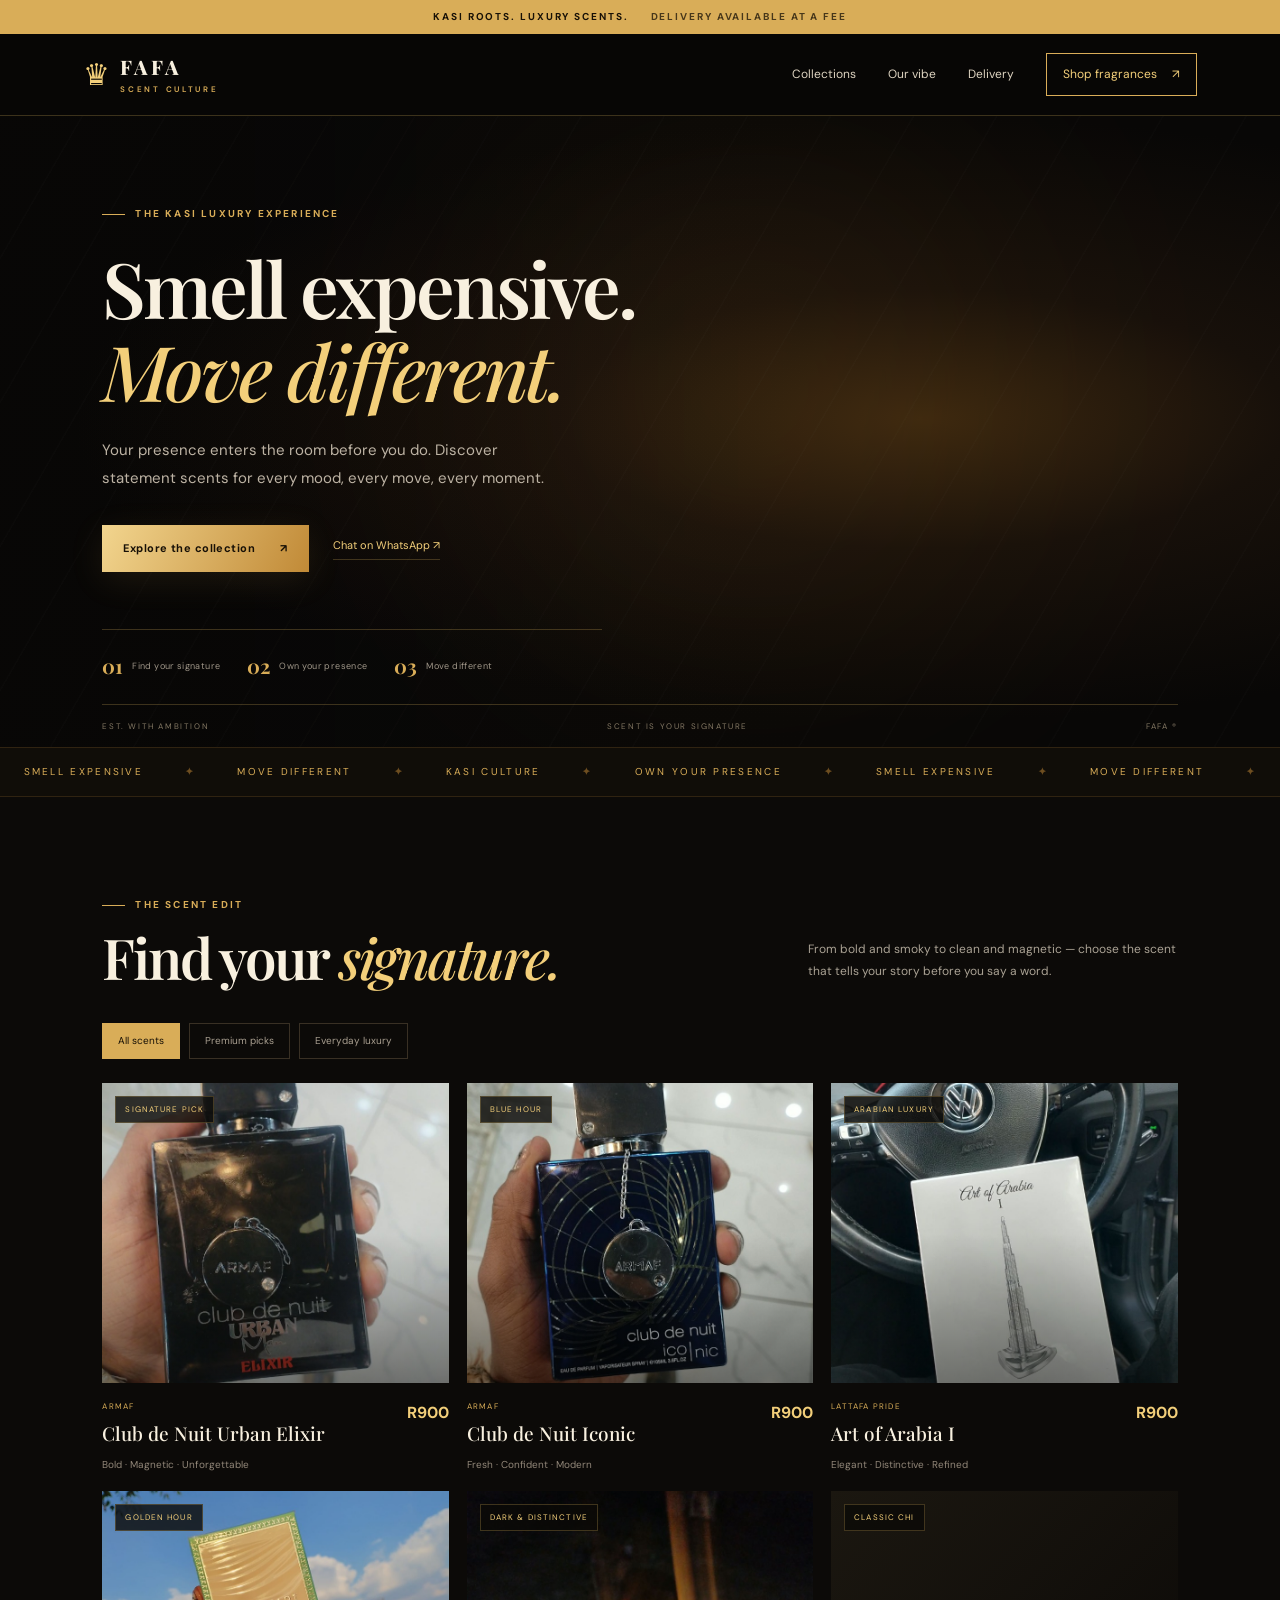
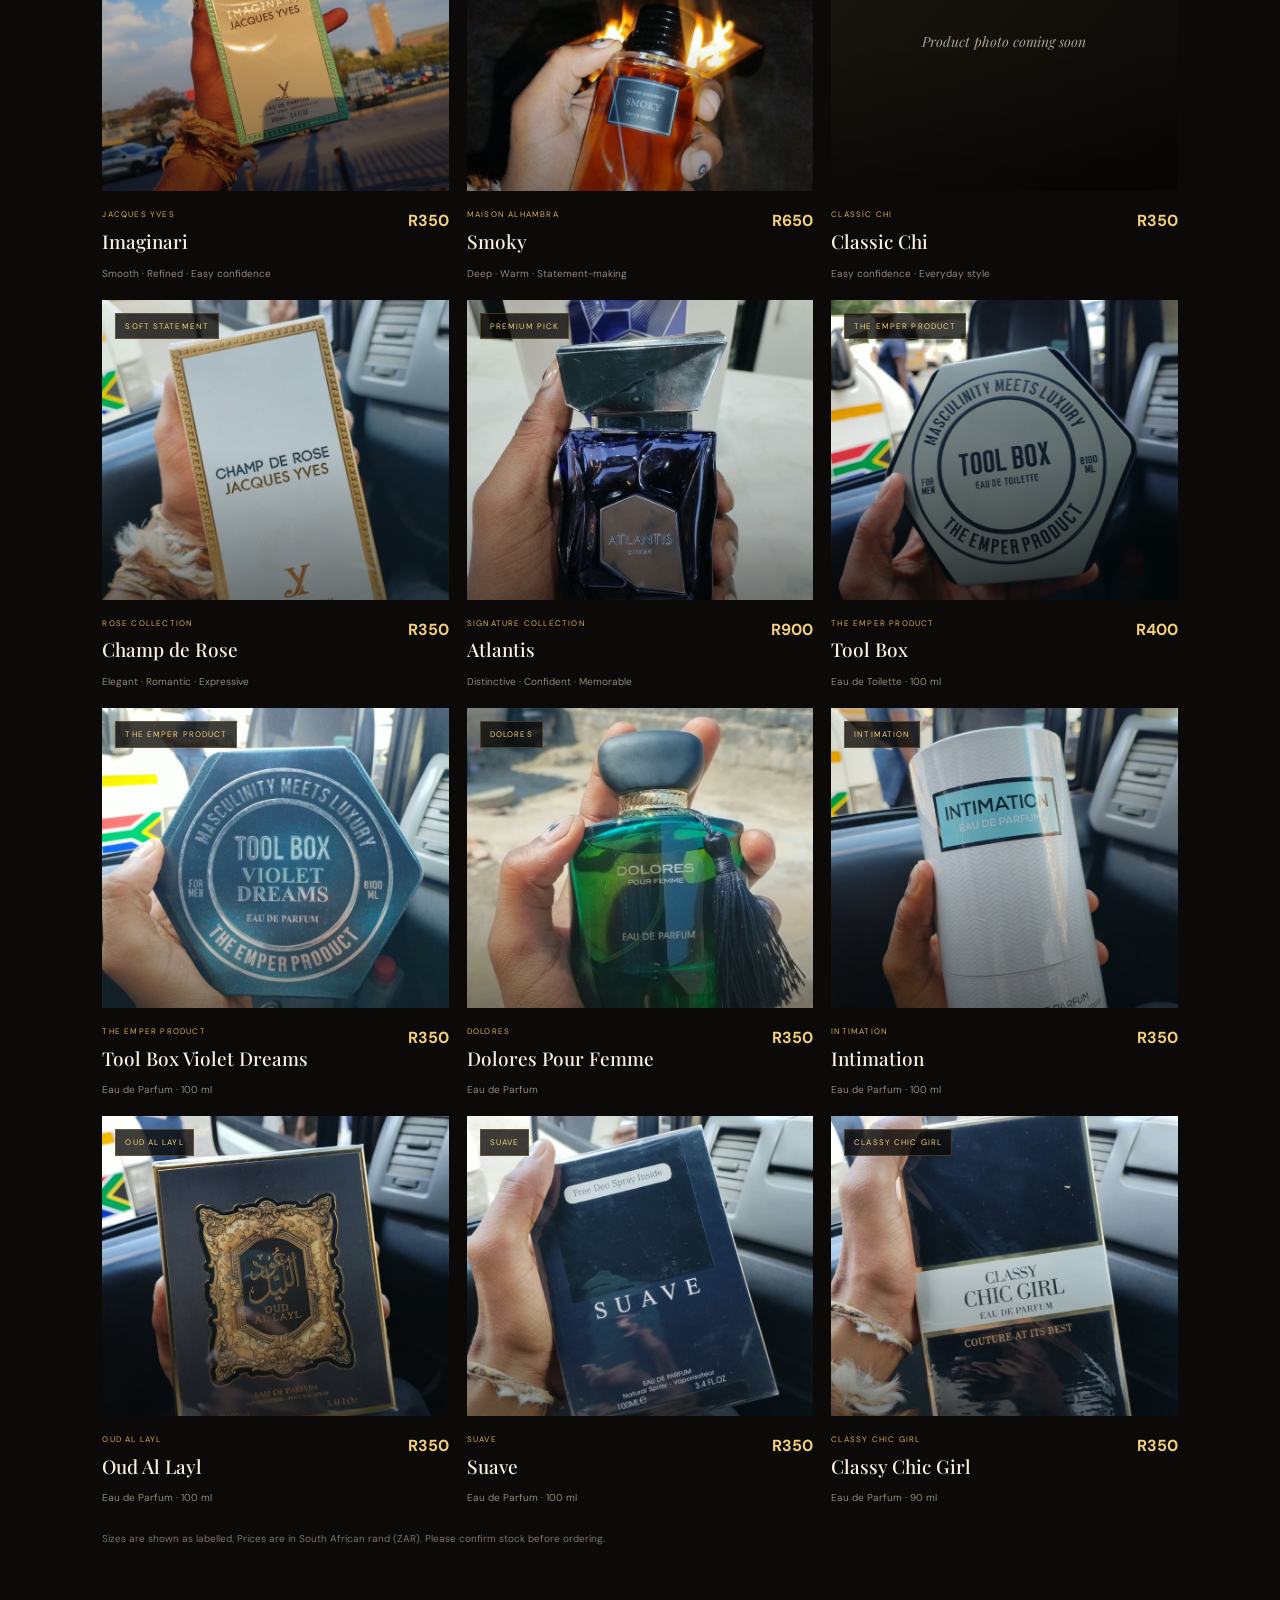
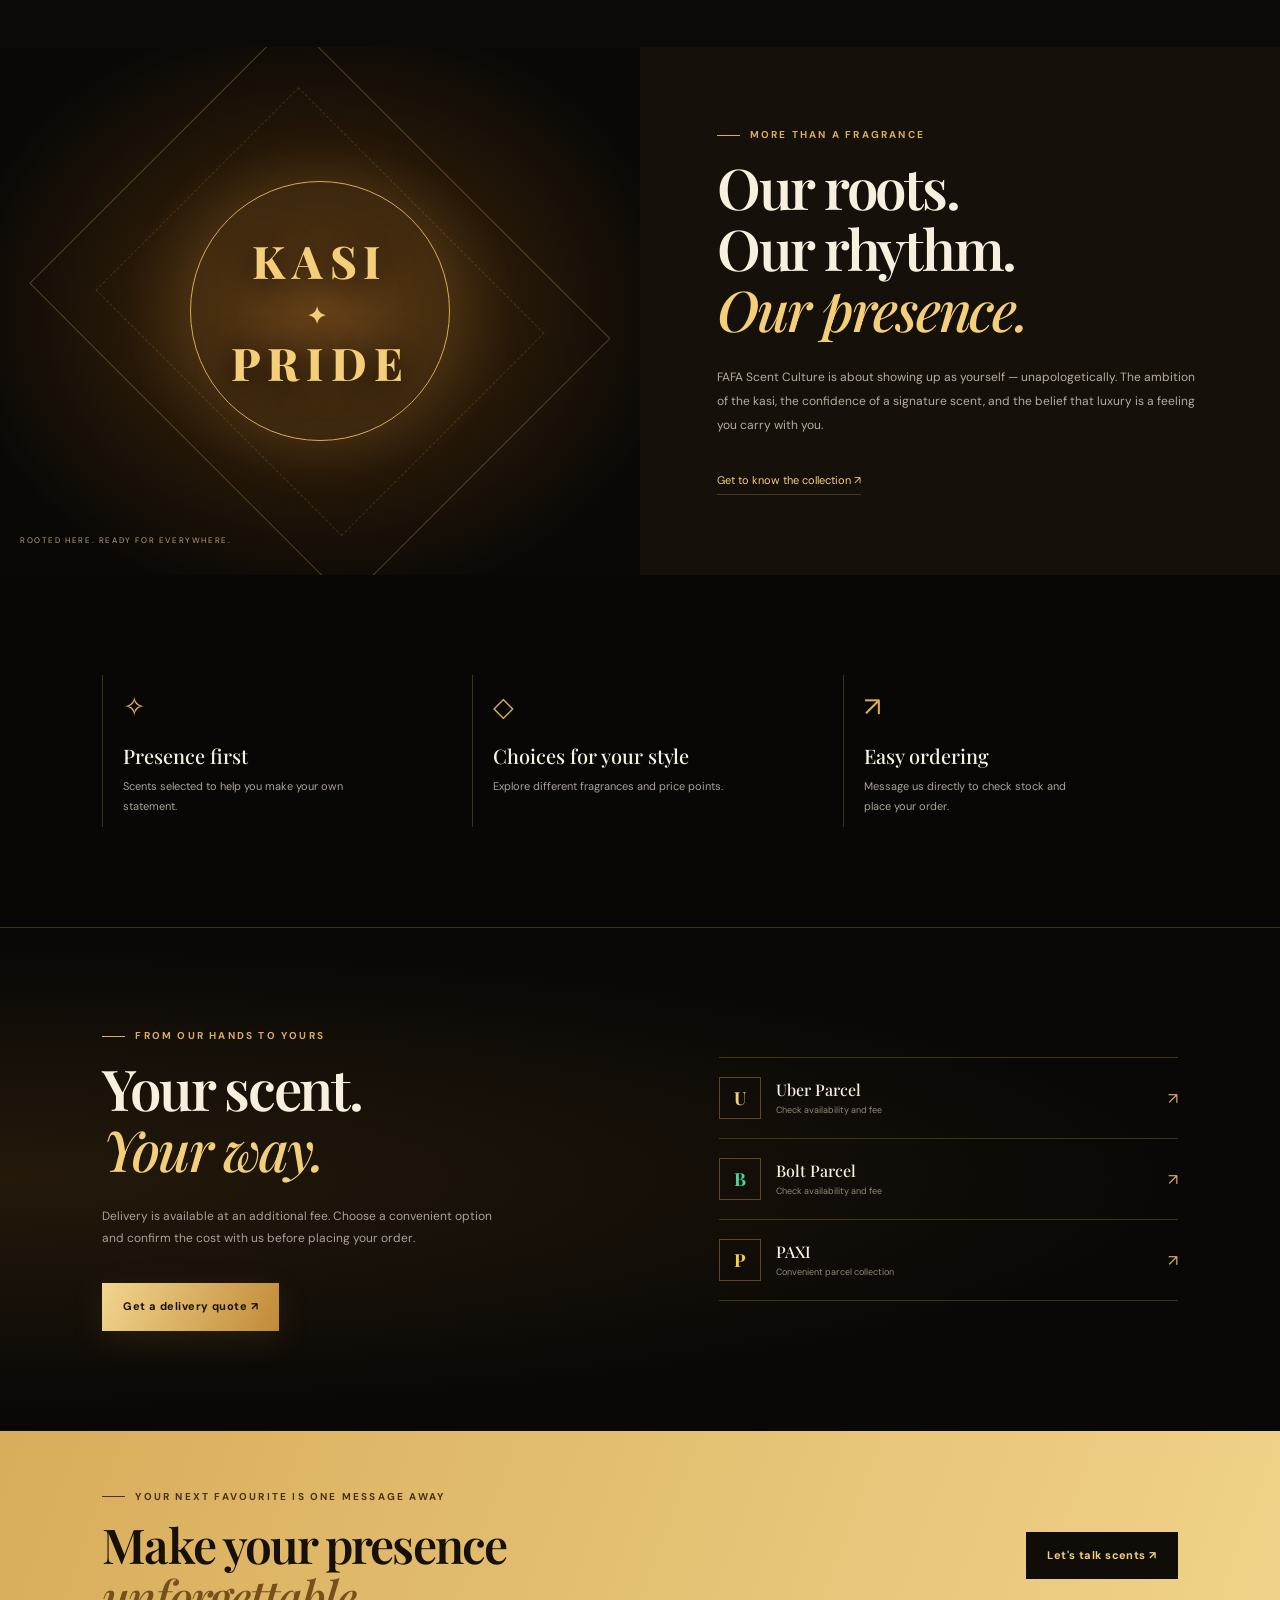
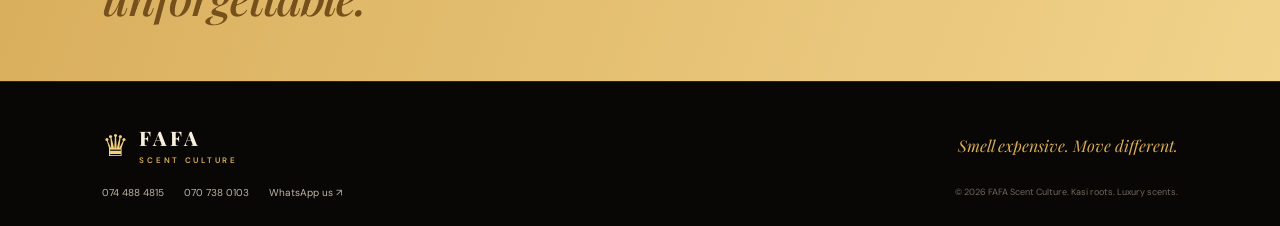
==== commit 499868ef: "Set remaining fragrance prices and retain Classic Chi" ====
--- a/index.html
+++ b/index.html
@@ -83,6 +83,10 @@
           <div class="product-info"><div><p class="product-brand">MAISON ALHAMBRA</p><h3>Smoky</h3></div><strong>R650</strong></div><p class="product-note">Deep · Warm · Statement-making</p>
         </article>
         <article class="product-card" data-category="everyday">
+          <div class="product-image photo-pending"><span class="product-tag">CLASSIC CHI</span><span class="photo-message">Product photo coming soon</span><button class="quick-order" data-product="Classic Chi 100 ml" data-price="350">Order this scent ↗</button></div>
+          <div class="product-info"><div><p class="product-brand">CLASSIC CHI</p><h3>Classic Chi</h3></div><strong>R350</strong></div><p class="product-note">Easy confidence · Everyday style</p>
+        </article>
+        <article class="product-card" data-category="everyday">
           <div class="product-image"><span class="product-tag">SOFT STATEMENT</span><img src="images/champ-de-rose-real.jpeg" alt="Champ de Rose Jacques Yves perfume box" loading="lazy"><button class="quick-order" data-product="Champ de Rose 100 ml" data-price="350">Order this scent ↗</button></div>
           <div class="product-info"><div><p class="product-brand">ROSE COLLECTION</p><h3>Champ de Rose</h3></div><strong>R350</strong></div><p class="product-note">Elegant · Romantic · Expressive</p>
         </article>
@@ -103,23 +107,23 @@
           <div class="product-info"><div><p class="product-brand">DOLORES</p><h3>Dolores Pour Femme</h3></div><strong>R350</strong></div><p class="product-note">Eau de Parfum</p>
         </article>
         <article class="product-card" data-category="everyday">
-          <div class="product-image"><span class="product-tag">INTIMATION</span><img src="images/intimation.jpeg" alt="Intimation Eau de Parfum box" loading="lazy"><button class="quick-order" data-product="Intimation Eau de Parfum">Ask for price ↗</button></div>
-          <div class="product-info"><div><p class="product-brand">INTIMATION</p><h3>Intimation</h3></div><strong>Ask for price</strong></div><p class="product-note">Eau de Parfum · 100 ml</p>
+          <div class="product-image"><span class="product-tag">INTIMATION</span><img src="images/intimation.jpeg" alt="Intimation Eau de Parfum box" loading="lazy"><button class="quick-order" data-product="Intimation Eau de Parfum" data-price="350">Order this scent ↗</button></div>
+          <div class="product-info"><div><p class="product-brand">INTIMATION</p><h3>Intimation</h3></div><strong>R350</strong></div><p class="product-note">Eau de Parfum · 100 ml</p>
         </article>
         <article class="product-card" data-category="premium">
-          <div class="product-image"><span class="product-tag">OUD AL LAYL</span><img src="images/oud-al-layl.jpeg" alt="Oud Al Layl Eau de Parfum box" loading="lazy"><button class="quick-order" data-product="Oud Al Layl Eau de Parfum">Ask for price ↗</button></div>
-          <div class="product-info"><div><p class="product-brand">OUD AL LAYL</p><h3>Oud Al Layl</h3></div><strong>Ask for price</strong></div><p class="product-note">Eau de Parfum · 100 ml</p>
+          <div class="product-image"><span class="product-tag">OUD AL LAYL</span><img src="images/oud-al-layl.jpeg" alt="Oud Al Layl Eau de Parfum box" loading="lazy"><button class="quick-order" data-product="Oud Al Layl Eau de Parfum" data-price="350">Order this scent ↗</button></div>
+          <div class="product-info"><div><p class="product-brand">OUD AL LAYL</p><h3>Oud Al Layl</h3></div><strong>R350</strong></div><p class="product-note">Eau de Parfum · 100 ml</p>
         </article>
         <article class="product-card" data-category="everyday">
-          <div class="product-image"><span class="product-tag">SUAVE</span><img src="images/suave.jpeg" alt="Suave Eau de Parfum box" loading="lazy"><button class="quick-order" data-product="Suave Eau de Parfum">Ask for price ↗</button></div>
-          <div class="product-info"><div><p class="product-brand">SUAVE</p><h3>Suave</h3></div><strong>Ask for price</strong></div><p class="product-note">Eau de Parfum · 100 ml</p>
+          <div class="product-image"><span class="product-tag">SUAVE</span><img src="images/suave.jpeg" alt="Suave Eau de Parfum box" loading="lazy"><button class="quick-order" data-product="Suave Eau de Parfum" data-price="350">Order this scent ↗</button></div>
+          <div class="product-info"><div><p class="product-brand">SUAVE</p><h3>Suave</h3></div><strong>R350</strong></div><p class="product-note">Eau de Parfum · 100 ml</p>
         </article>
         <article class="product-card" data-category="everyday">
-          <div class="product-image"><span class="product-tag">CLASSY CHIC GIRL</span><img src="images/classy-chic-girl.jpeg" alt="Classy Chic Girl Eau de Parfum box" loading="lazy"><button class="quick-order" data-product="Classy Chic Girl Eau de Parfum">Ask for price ↗</button></div>
-          <div class="product-info"><div><p class="product-brand">CLASSY CHIC GIRL</p><h3>Classy Chic Girl</h3></div><strong>Ask for price</strong></div><p class="product-note">Eau de Parfum · 90 ml</p>
+          <div class="product-image"><span class="product-tag">CLASSY CHIC GIRL</span><img src="images/classy-chic-girl.jpeg" alt="Classy Chic Girl Eau de Parfum box" loading="lazy"><button class="quick-order" data-product="Classy Chic Girl Eau de Parfum" data-price="350">Order this scent ↗</button></div>
+          <div class="product-info"><div><p class="product-brand">CLASSY CHIC GIRL</p><h3>Classy Chic Girl</h3></div><strong>R350</strong></div><p class="product-note">Eau de Parfum · 90 ml</p>
         </article>
       </div>
-      <p class="price-note">Sizes are shown as labelled. Prices are in South African rand (ZAR); message us for prices not listed and confirm stock before ordering.</p>
+      <p class="price-note">Sizes are shown as labelled. Prices are in South African rand (ZAR). Please confirm stock before ordering.</p>
     </section>
 
     <section class="manifesto" id="story">
--- a/style.css
+++ b/style.css
@@ -41,3 +41,5 @@
 .hero-glow{right:25%}
 .product-image{background:#111}
 .product-image img{filter:none}
+.photo-pending{background:linear-gradient(135deg,#1b1710,#0b0907)}
+.photo-message{color:var(--muted);font:italic 14px var(--serif)}
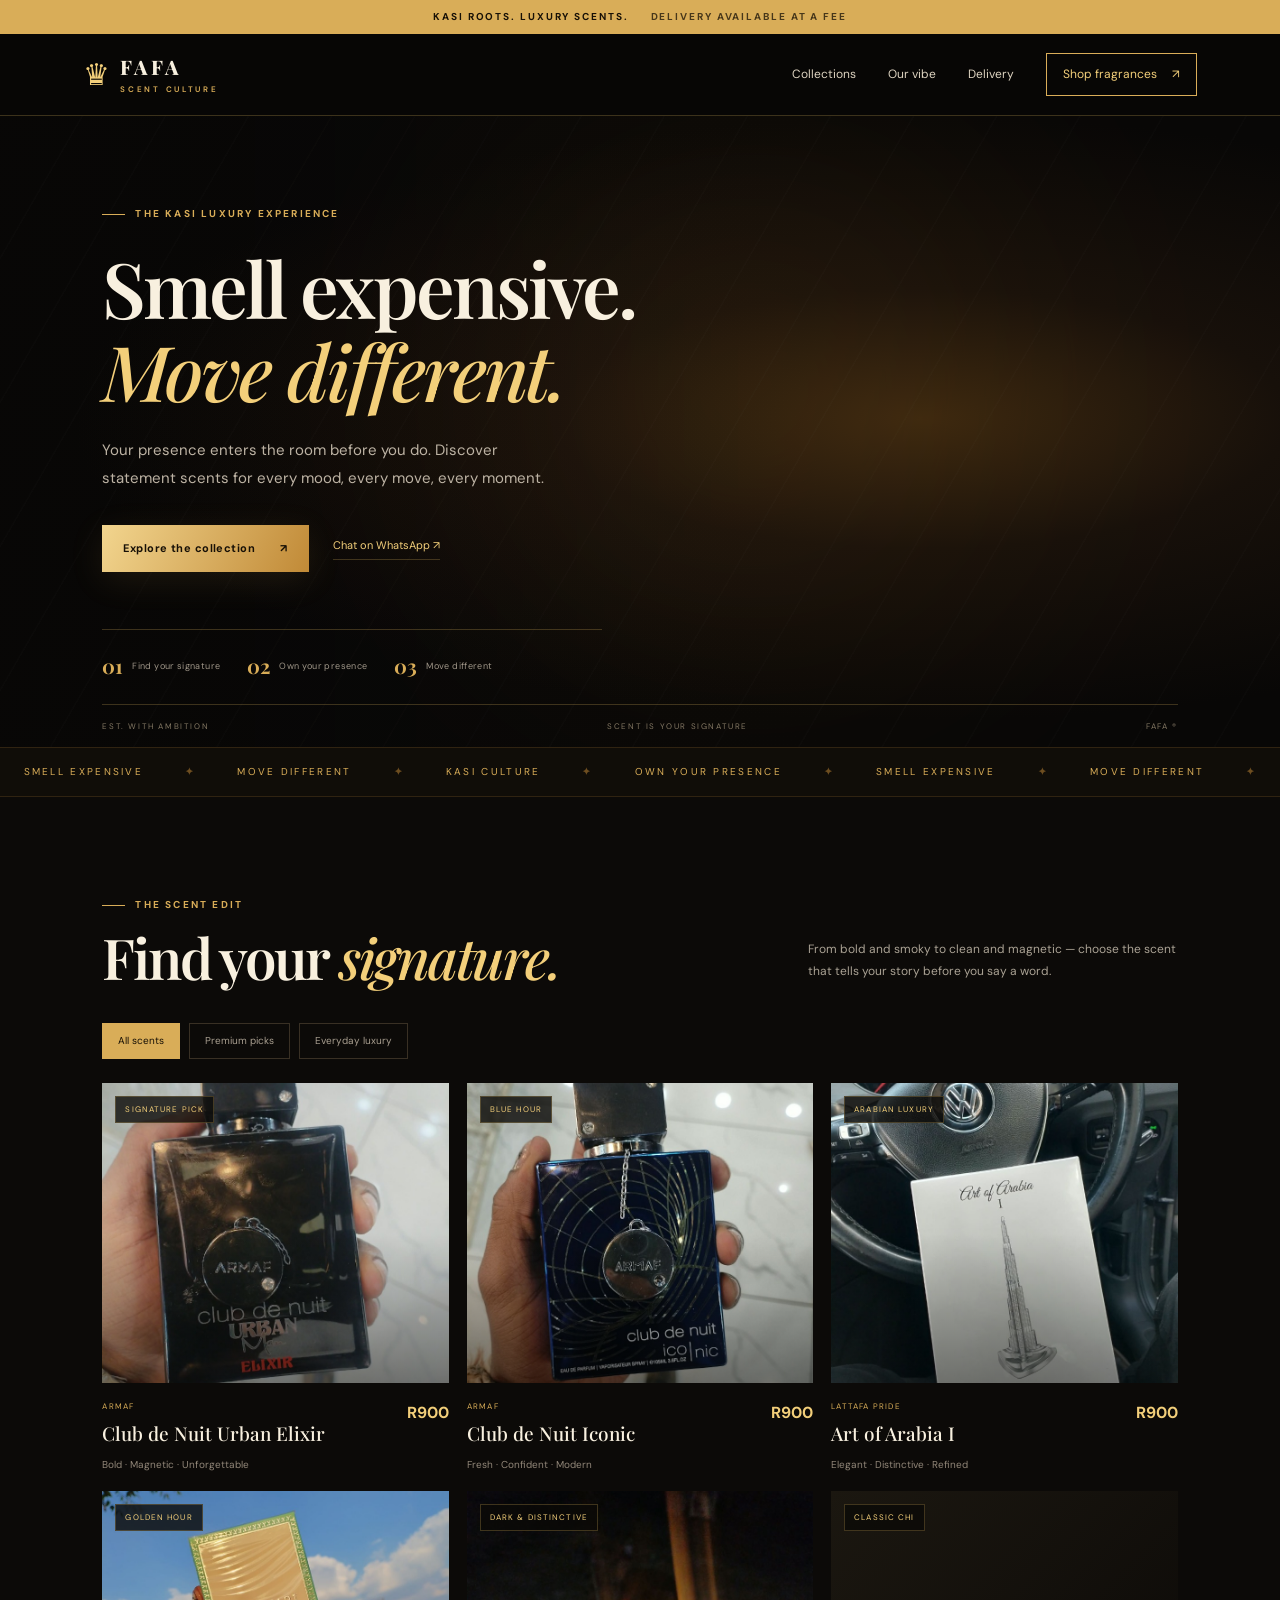
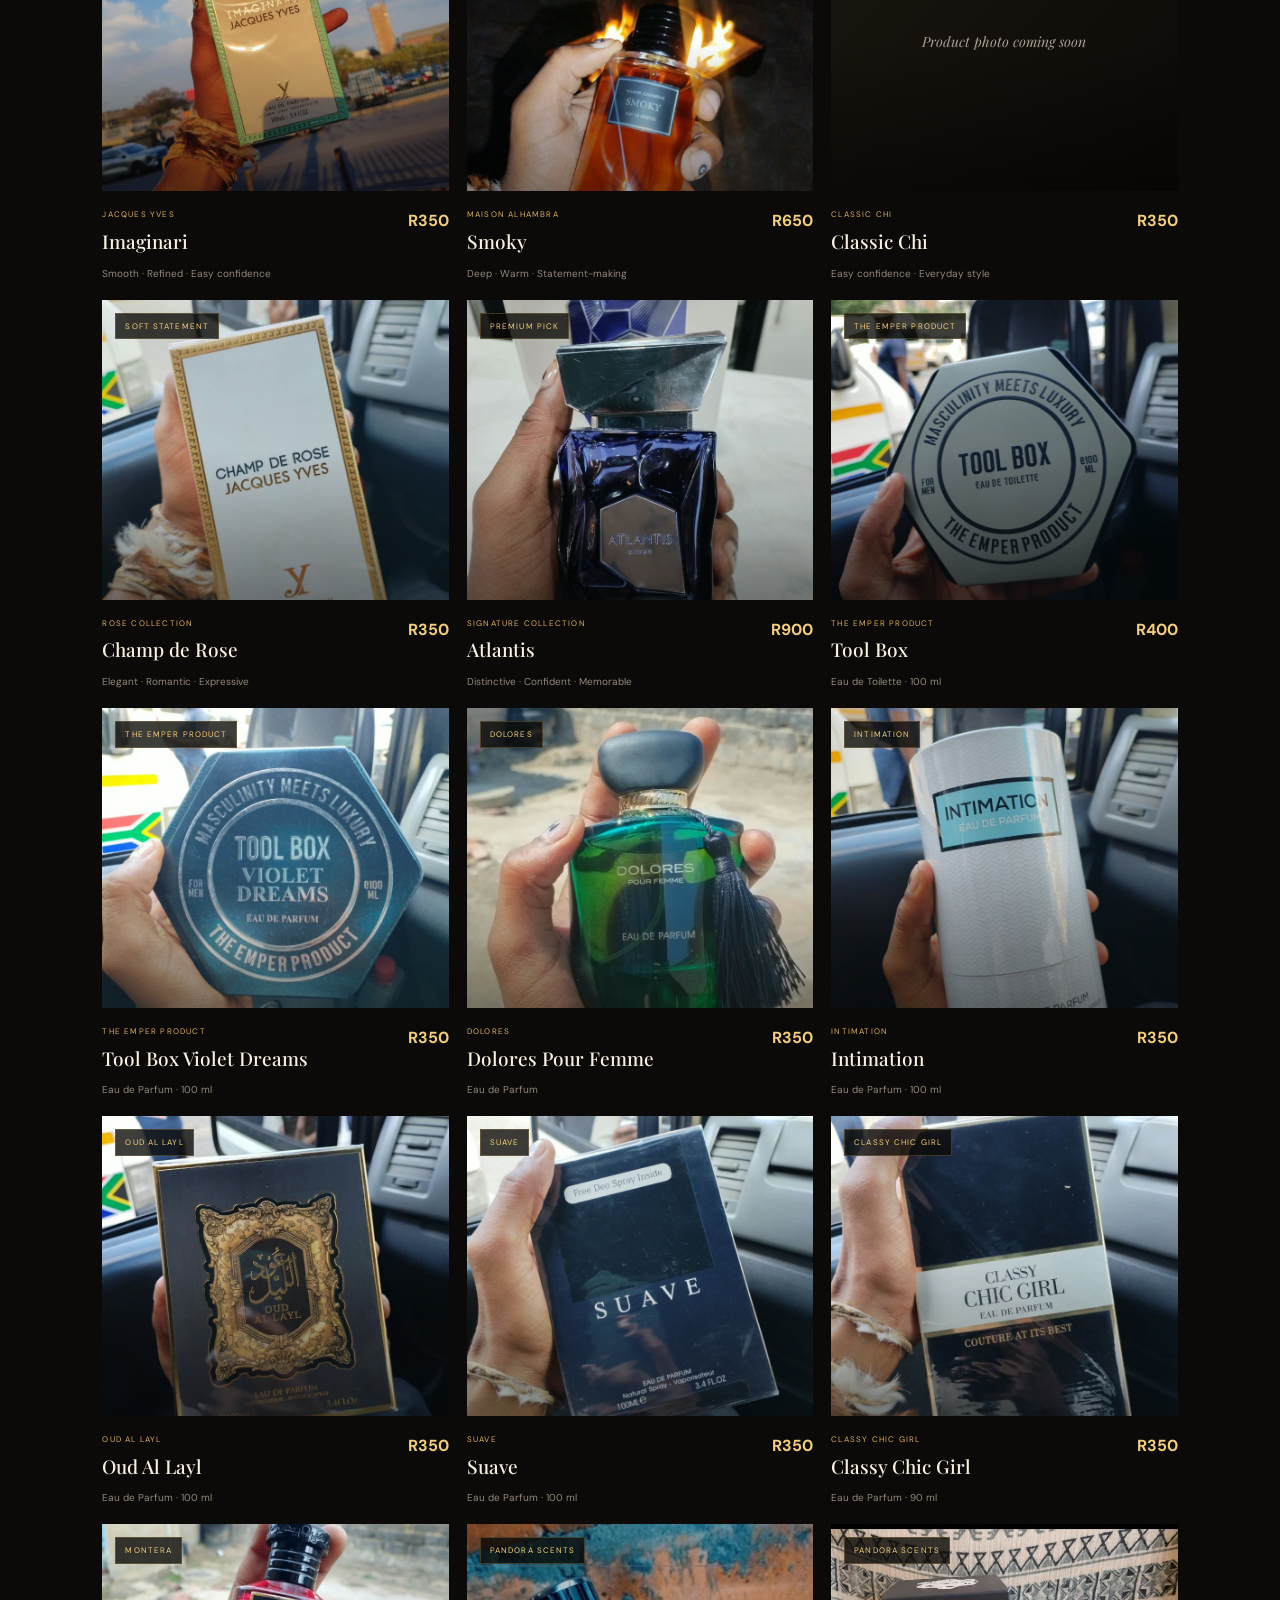
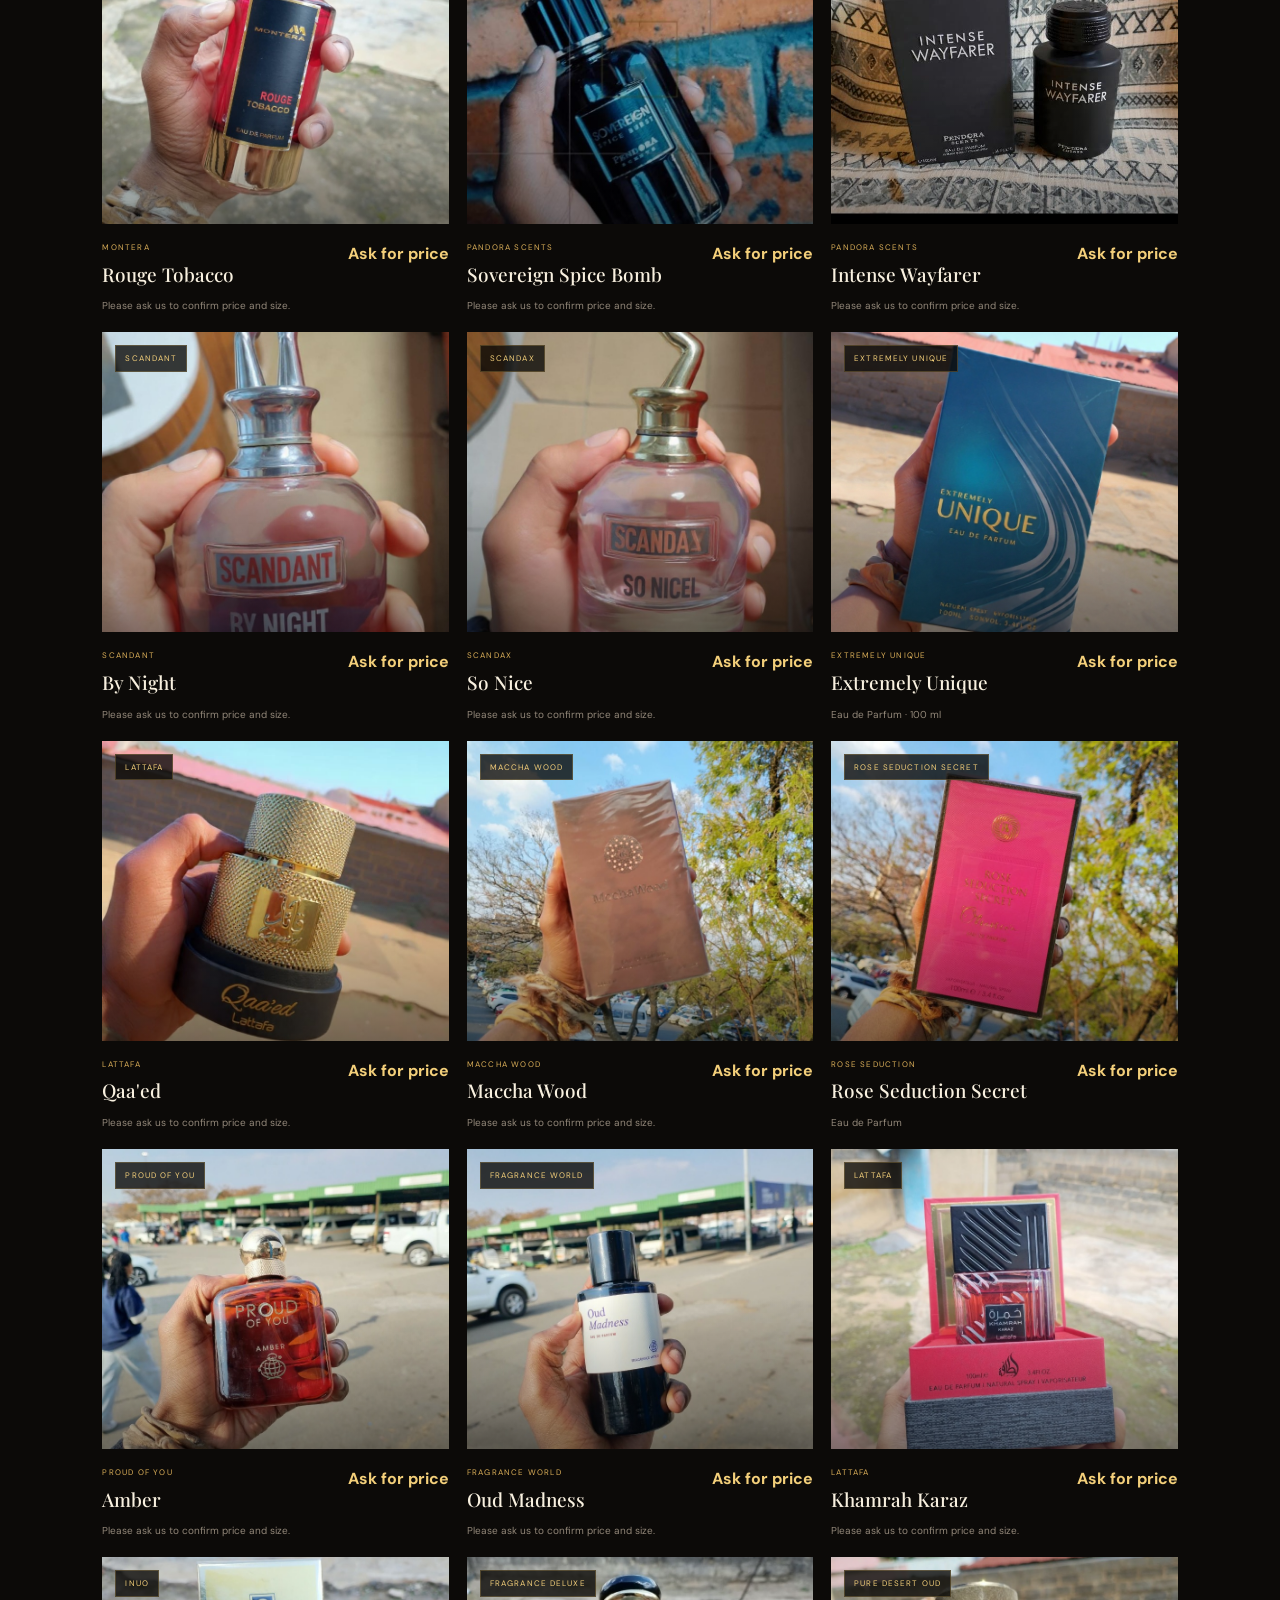
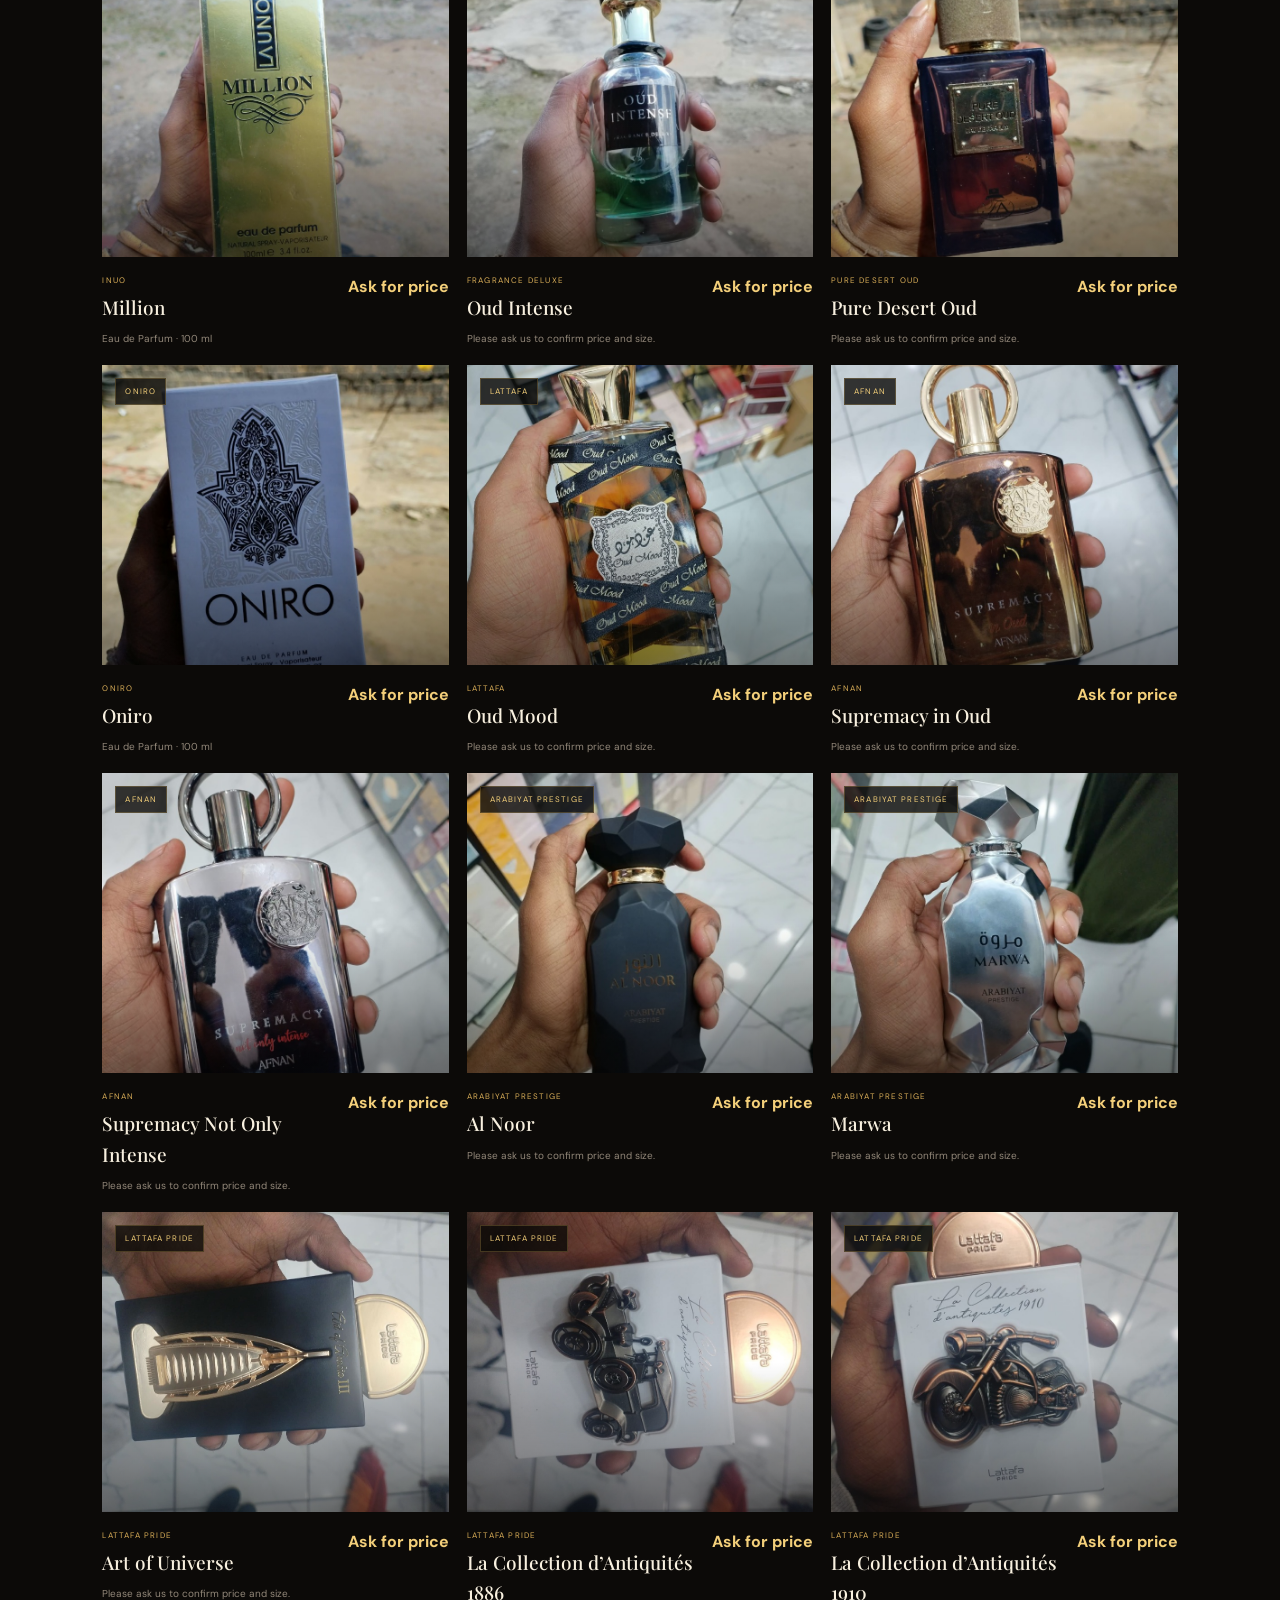
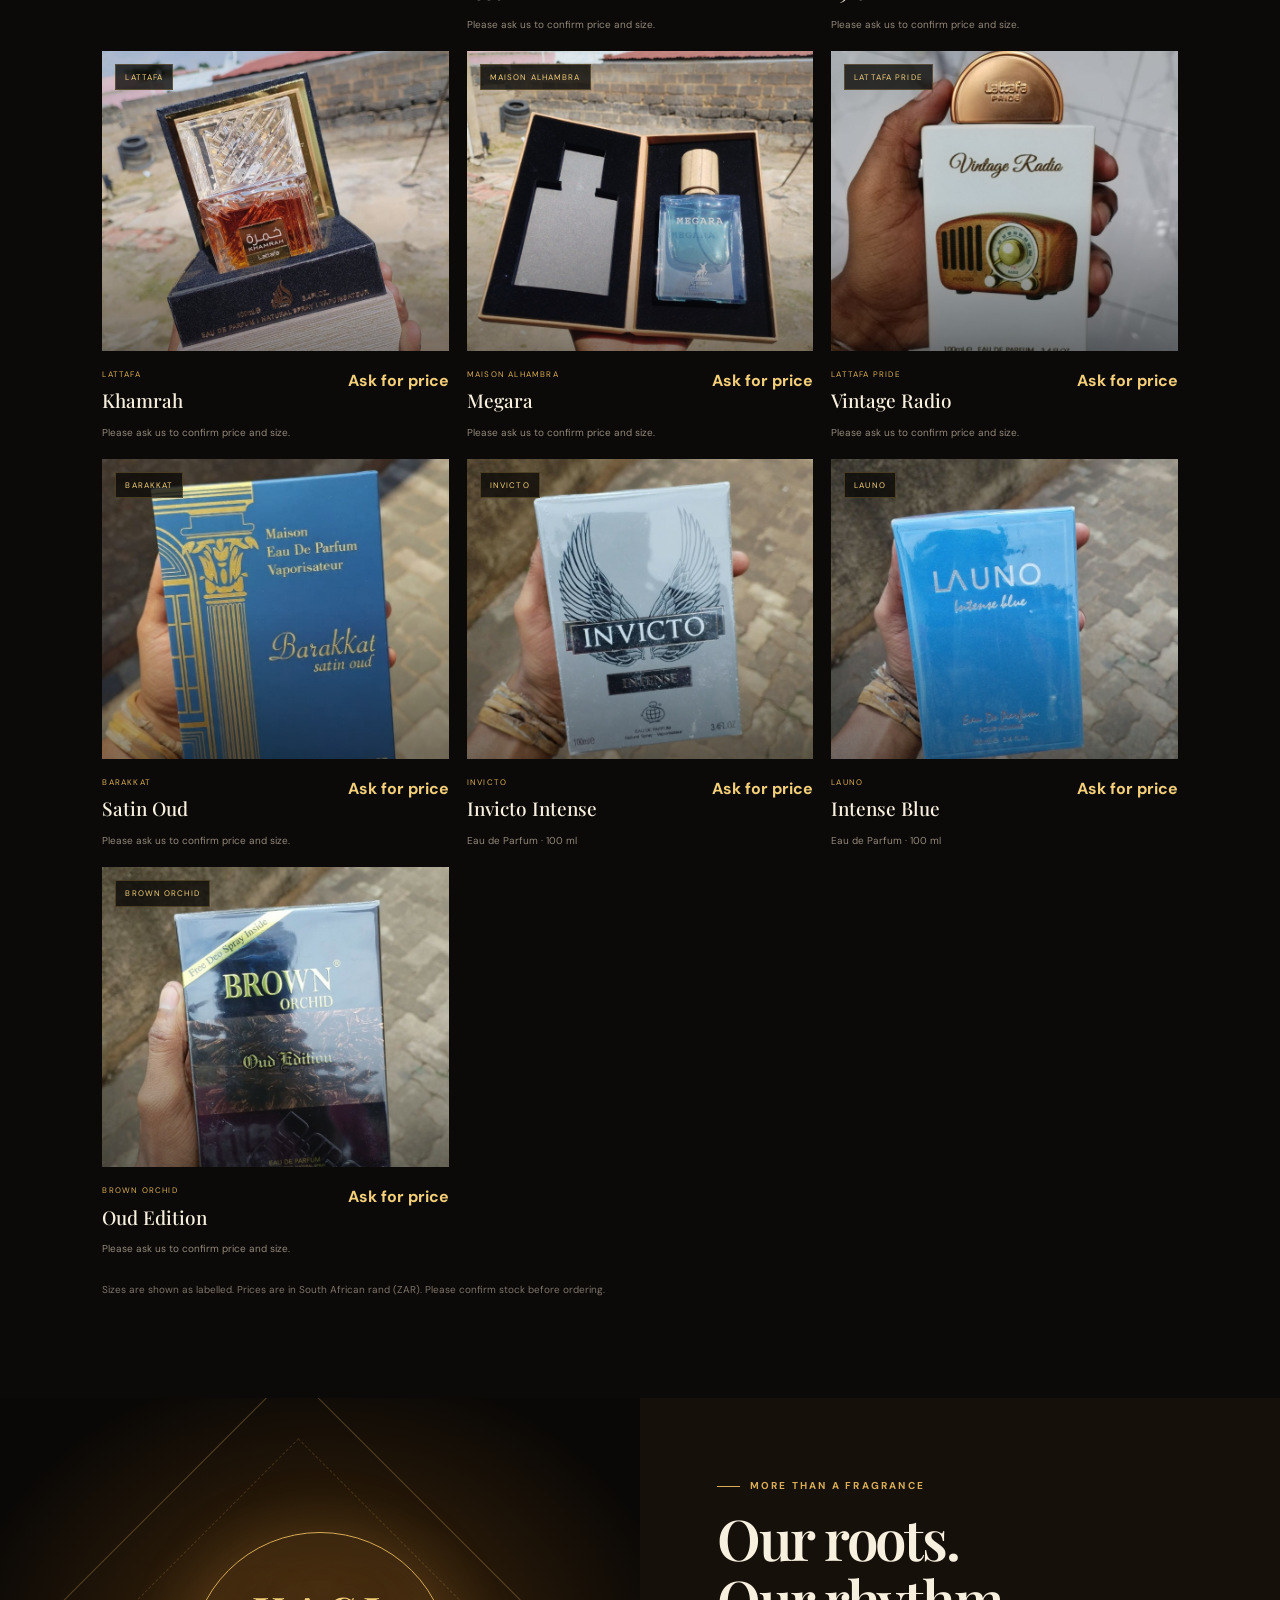
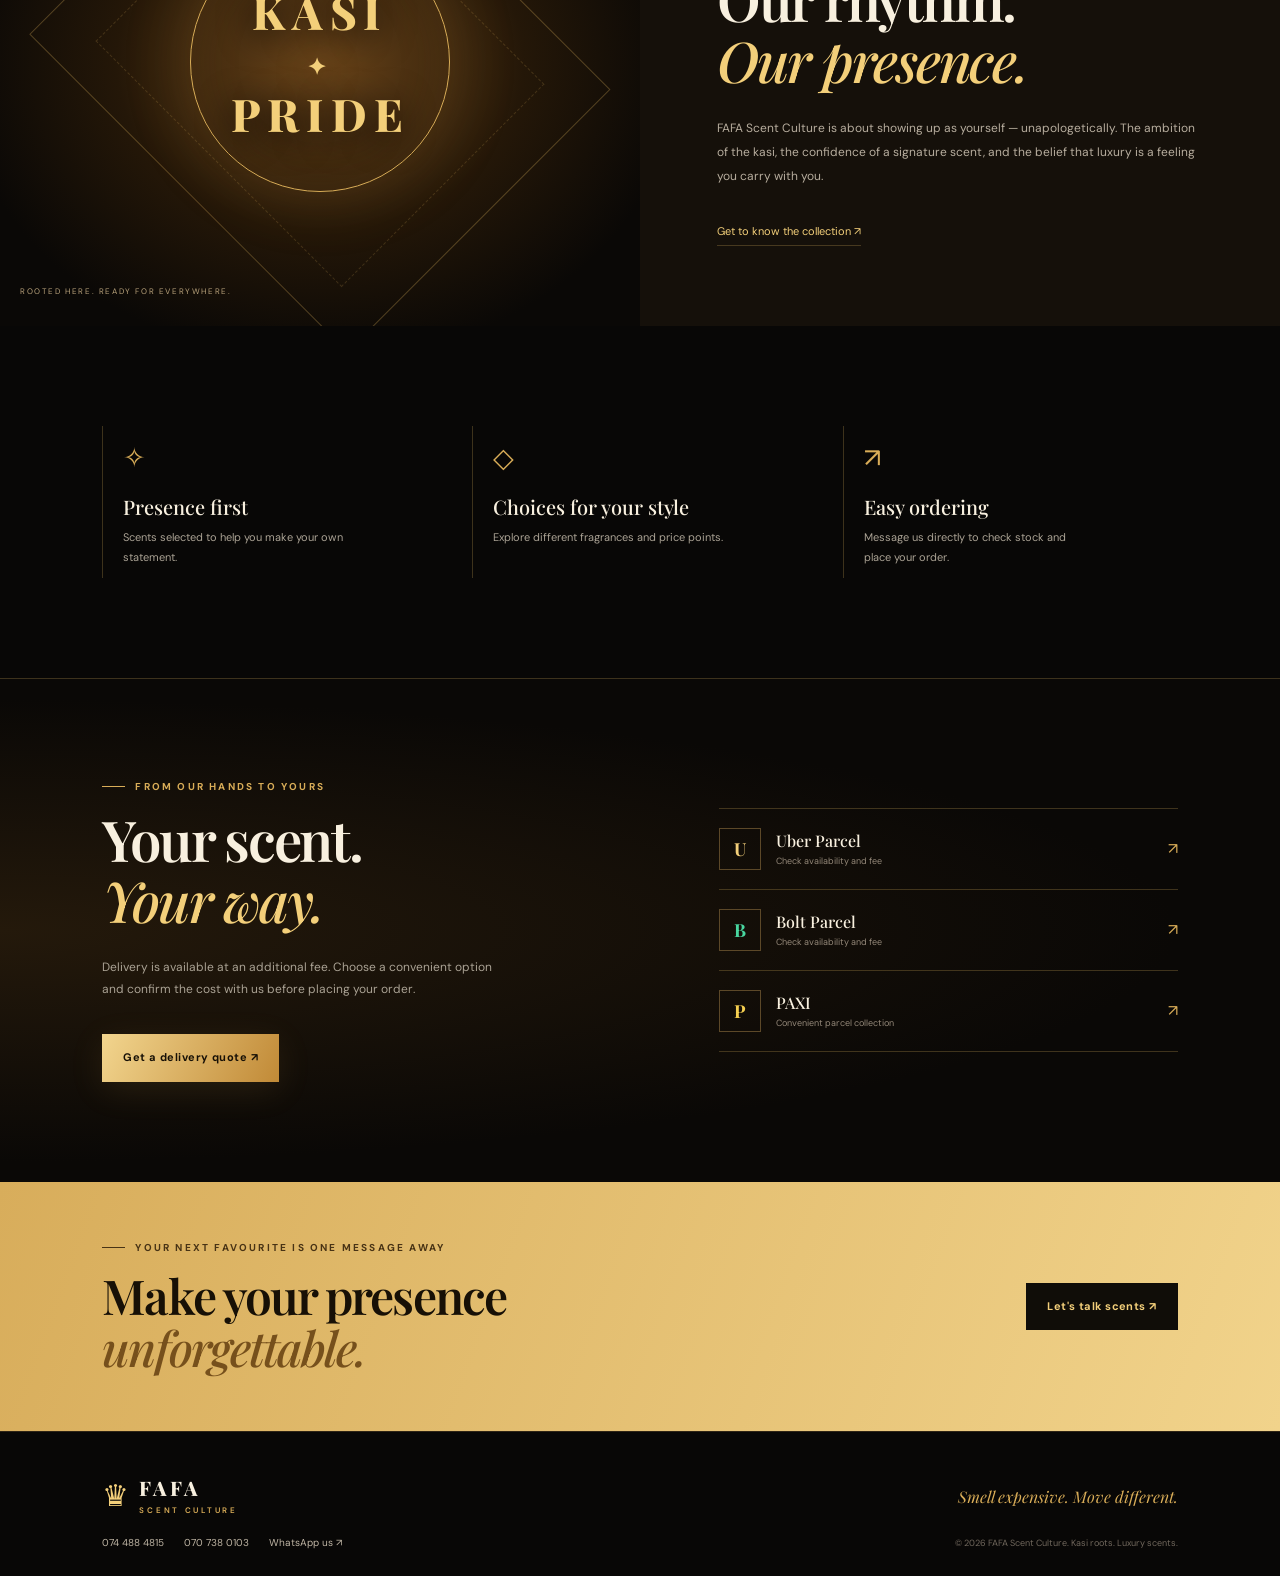
==== commit 0e4e0767: "Add new fragrances to catalogue" ====
--- a/index.html
+++ b/index.html
@@ -122,6 +122,130 @@
           <div class="product-image"><span class="product-tag">CLASSY CHIC GIRL</span><img src="images/classy-chic-girl.jpeg" alt="Classy Chic Girl Eau de Parfum box" loading="lazy"><button class="quick-order" data-product="Classy Chic Girl Eau de Parfum" data-price="350">Order this scent ↗</button></div>
           <div class="product-info"><div><p class="product-brand">CLASSY CHIC GIRL</p><h3>Classy Chic Girl</h3></div><strong>R350</strong></div><p class="product-note">Eau de Parfum · 90 ml</p>
         </article>
+        <article class="product-card" data-category="all">
+          <div class="product-image"><span class="product-tag">MONTERA</span><img src="images/montera-rouge-tobacco.jpeg" alt="Montera Rouge Tobacco perfume bottle" loading="lazy"><button class="quick-order" data-product="Montera Rouge Tobacco">Ask for price ↗</button></div>
+          <div class="product-info"><div><p class="product-brand">MONTERA</p><h3>Rouge Tobacco</h3></div><strong>Ask for price</strong></div><p class="product-note">Please ask us to confirm price and size.</p>
+        </article>
+        <article class="product-card" data-category="all">
+          <div class="product-image"><span class="product-tag">PANDORA SCENTS</span><img src="images/sovereign-spice-bomb.jpeg" alt="Pandora Scents Sovereign Spice Bomb perfume" loading="lazy"><button class="quick-order" data-product="Pandora Scents Sovereign Spice Bomb">Ask for price ↗</button></div>
+          <div class="product-info"><div><p class="product-brand">PANDORA SCENTS</p><h3>Sovereign Spice Bomb</h3></div><strong>Ask for price</strong></div><p class="product-note">Please ask us to confirm price and size.</p>
+        </article>
+        <article class="product-card" data-category="all">
+          <div class="product-image"><span class="product-tag">PANDORA SCENTS</span><img src="images/intense-wayfarer.jpeg" alt="Pandora Scents Intense Wayfarer perfume" loading="lazy"><button class="quick-order" data-product="Pandora Scents Intense Wayfarer">Ask for price ↗</button></div>
+          <div class="product-info"><div><p class="product-brand">PANDORA SCENTS</p><h3>Intense Wayfarer</h3></div><strong>Ask for price</strong></div><p class="product-note">Please ask us to confirm price and size.</p>
+        </article>
+        <article class="product-card" data-category="all">
+          <div class="product-image"><span class="product-tag">SCANDANT</span><img src="images/scandant-by-night.jpeg" alt="Scandant By Night perfume" loading="lazy"><button class="quick-order" data-product="Scandant By Night">Ask for price ↗</button></div>
+          <div class="product-info"><div><p class="product-brand">SCANDANT</p><h3>By Night</h3></div><strong>Ask for price</strong></div><p class="product-note">Please ask us to confirm price and size.</p>
+        </article>
+        <article class="product-card" data-category="all">
+          <div class="product-image"><span class="product-tag">SCANDAX</span><img src="images/scandax-so-nice.jpeg" alt="Scandax So Nice perfume" loading="lazy"><button class="quick-order" data-product="Scandax So Nice">Ask for price ↗</button></div>
+          <div class="product-info"><div><p class="product-brand">SCANDAX</p><h3>So Nice</h3></div><strong>Ask for price</strong></div><p class="product-note">Please ask us to confirm price and size.</p>
+        </article>
+        <article class="product-card" data-category="all">
+          <div class="product-image"><span class="product-tag">EXTREMELY UNIQUE</span><img src="images/extremely-unique.jpeg" alt="Extremely Unique Eau de Parfum box" loading="lazy"><button class="quick-order" data-product="Extremely Unique Eau de Parfum">Ask for price ↗</button></div>
+          <div class="product-info"><div><p class="product-brand">EXTREMELY UNIQUE</p><h3>Extremely Unique</h3></div><strong>Ask for price</strong></div><p class="product-note">Eau de Parfum · 100 ml</p>
+        </article>
+        <article class="product-card" data-category="all">
+          <div class="product-image"><span class="product-tag">LATTAFA</span><img src="images/qaed-lattafa.jpeg" alt="Lattafa Qaa'ed perfume bottle" loading="lazy"><button class="quick-order" data-product="Lattafa Qaa'ed">Ask for price ↗</button></div>
+          <div class="product-info"><div><p class="product-brand">LATTAFA</p><h3>Qaa'ed</h3></div><strong>Ask for price</strong></div><p class="product-note">Please ask us to confirm price and size.</p>
+        </article>
+        <article class="product-card" data-category="all">
+          <div class="product-image"><span class="product-tag">MACCHA WOOD</span><img src="images/maccha-wood.jpeg" alt="Maccha Wood perfume box" loading="lazy"><button class="quick-order" data-product="Maccha Wood">Ask for price ↗</button></div>
+          <div class="product-info"><div><p class="product-brand">MACCHA WOOD</p><h3>Maccha Wood</h3></div><strong>Ask for price</strong></div><p class="product-note">Please ask us to confirm price and size.</p>
+        </article>
+        <article class="product-card" data-category="all">
+          <div class="product-image"><span class="product-tag">ROSE SEDUCTION SECRET</span><img src="images/rose-seduction-secret.jpeg" alt="Rose Seduction Secret perfume box" loading="lazy"><button class="quick-order" data-product="Rose Seduction Secret Eau de Parfum">Ask for price ↗</button></div>
+          <div class="product-info"><div><p class="product-brand">ROSE SEDUCTION</p><h3>Rose Seduction Secret</h3></div><strong>Ask for price</strong></div><p class="product-note">Eau de Parfum</p>
+        </article>
+        <article class="product-card" data-category="all">
+          <div class="product-image"><span class="product-tag">PROUD OF YOU</span><img src="images/proud-of-you-amber.jpeg" alt="Proud of You Amber perfume bottle" loading="lazy"><button class="quick-order" data-product="Proud of You Amber">Ask for price ↗</button></div>
+          <div class="product-info"><div><p class="product-brand">PROUD OF YOU</p><h3>Amber</h3></div><strong>Ask for price</strong></div><p class="product-note">Please ask us to confirm price and size.</p>
+        </article>
+        <article class="product-card" data-category="all">
+          <div class="product-image"><span class="product-tag">FRAGRANCE WORLD</span><img src="images/oud-madness.jpeg" alt="Fragrance World Oud Madness perfume bottle" loading="lazy"><button class="quick-order" data-product="Oud Madness by Fragrance World">Ask for price ↗</button></div>
+          <div class="product-info"><div><p class="product-brand">FRAGRANCE WORLD</p><h3>Oud Madness</h3></div><strong>Ask for price</strong></div><p class="product-note">Please ask us to confirm price and size.</p>
+        </article>
+        <article class="product-card" data-category="all">
+          <div class="product-image"><span class="product-tag">LATTAFA</span><img src="images/khamrah-karaz.jpeg" alt="Lattafa Khamrah Karaz perfume" loading="lazy"><button class="quick-order" data-product="Lattafa Khamrah Karaz">Ask for price ↗</button></div>
+          <div class="product-info"><div><p class="product-brand">LATTAFA</p><h3>Khamrah Karaz</h3></div><strong>Ask for price</strong></div><p class="product-note">Please ask us to confirm price and size.</p>
+        </article>
+        <article class="product-card" data-category="all">
+          <div class="product-image"><span class="product-tag">INUO</span><img src="images/inuo-million.jpeg" alt="Inuo Million perfume box" loading="lazy"><button class="quick-order" data-product="Inuo Million Eau de Parfum">Ask for price ↗</button></div>
+          <div class="product-info"><div><p class="product-brand">INUO</p><h3>Million</h3></div><strong>Ask for price</strong></div><p class="product-note">Eau de Parfum · 100 ml</p>
+        </article>
+        <article class="product-card" data-category="all">
+          <div class="product-image"><span class="product-tag">FRAGRANCE DELUXE</span><img src="images/oud-intense.jpeg" alt="Fragrance Deluxe Oud Intense perfume bottle" loading="lazy"><button class="quick-order" data-product="Oud Intense by Fragrance Deluxe">Ask for price ↗</button></div>
+          <div class="product-info"><div><p class="product-brand">FRAGRANCE DELUXE</p><h3>Oud Intense</h3></div><strong>Ask for price</strong></div><p class="product-note">Please ask us to confirm price and size.</p>
+        </article>
+        <article class="product-card" data-category="all">
+          <div class="product-image"><span class="product-tag">PURE DESERT OUD</span><img src="images/pure-desert-oud.jpeg" alt="Pure Desert Oud perfume bottle" loading="lazy"><button class="quick-order" data-product="Pure Desert Oud">Ask for price ↗</button></div>
+          <div class="product-info"><div><p class="product-brand">PURE DESERT OUD</p><h3>Pure Desert Oud</h3></div><strong>Ask for price</strong></div><p class="product-note">Please ask us to confirm price and size.</p>
+        </article>
+        <article class="product-card" data-category="all">
+          <div class="product-image"><span class="product-tag">ONIRO</span><img src="images/oniro.jpeg" alt="Oniro Eau de Parfum box" loading="lazy"><button class="quick-order" data-product="Oniro Eau de Parfum">Ask for price ↗</button></div>
+          <div class="product-info"><div><p class="product-brand">ONIRO</p><h3>Oniro</h3></div><strong>Ask for price</strong></div><p class="product-note">Eau de Parfum · 100 ml</p>
+        </article>
+        <article class="product-card" data-category="all">
+          <div class="product-image"><span class="product-tag">LATTAFA</span><img src="images/oud-mood-lattafa.jpeg" alt="Lattafa Oud Mood perfume bottle" loading="lazy"><button class="quick-order" data-product="Lattafa Oud Mood">Ask for price ↗</button></div>
+          <div class="product-info"><div><p class="product-brand">LATTAFA</p><h3>Oud Mood</h3></div><strong>Ask for price</strong></div><p class="product-note">Please ask us to confirm price and size.</p>
+        </article>
+        <article class="product-card" data-category="all">
+          <div class="product-image"><span class="product-tag">AFNAN</span><img src="images/supremacy-in-oud.jpeg" alt="Afnan Supremacy in Oud perfume bottle" loading="lazy"><button class="quick-order" data-product="Afnan Supremacy in Oud">Ask for price ↗</button></div>
+          <div class="product-info"><div><p class="product-brand">AFNAN</p><h3>Supremacy in Oud</h3></div><strong>Ask for price</strong></div><p class="product-note">Please ask us to confirm price and size.</p>
+        </article>
+        <article class="product-card" data-category="all">
+          <div class="product-image"><span class="product-tag">AFNAN</span><img src="images/supremacy-not-only-intense.jpeg" alt="Afnan Supremacy Not Only Intense perfume box" loading="lazy"><button class="quick-order" data-product="Afnan Supremacy Not Only Intense">Ask for price ↗</button></div>
+          <div class="product-info"><div><p class="product-brand">AFNAN</p><h3>Supremacy Not Only Intense</h3></div><strong>Ask for price</strong></div><p class="product-note">Please ask us to confirm price and size.</p>
+        </article>
+        <article class="product-card" data-category="all">
+          <div class="product-image"><span class="product-tag">ARABIYAT PRESTIGE</span><img src="images/al-noor.jpeg" alt="Arabiyat Prestige Al Noor perfume bottle" loading="lazy"><button class="quick-order" data-product="Arabiyat Prestige Al Noor">Ask for price ↗</button></div>
+          <div class="product-info"><div><p class="product-brand">ARABIYAT PRESTIGE</p><h3>Al Noor</h3></div><strong>Ask for price</strong></div><p class="product-note">Please ask us to confirm price and size.</p>
+        </article>
+        <article class="product-card" data-category="all">
+          <div class="product-image"><span class="product-tag">ARABIYAT PRESTIGE</span><img src="images/marwa-arabiyat.jpeg" alt="Arabiyat Prestige Marwa perfume bottle" loading="lazy"><button class="quick-order" data-product="Arabiyat Prestige Marwa">Ask for price ↗</button></div>
+          <div class="product-info"><div><p class="product-brand">ARABIYAT PRESTIGE</p><h3>Marwa</h3></div><strong>Ask for price</strong></div><p class="product-note">Please ask us to confirm price and size.</p>
+        </article>
+        <article class="product-card" data-category="all">
+          <div class="product-image"><span class="product-tag">LATTAFA PRIDE</span><img src="images/art-of-universe.jpeg" alt="Lattafa Pride Art of Universe perfume box" loading="lazy"><button class="quick-order" data-product="Lattafa Pride Art of Universe">Ask for price ↗</button></div>
+          <div class="product-info"><div><p class="product-brand">LATTAFA PRIDE</p><h3>Art of Universe</h3></div><strong>Ask for price</strong></div><p class="product-note">Please ask us to confirm price and size.</p>
+        </article>
+        <article class="product-card" data-category="all">
+          <div class="product-image"><span class="product-tag">LATTAFA PRIDE</span><img src="images/collection-antiquites-1886.jpeg" alt="Lattafa Pride La Collection d’Antiquités 1886 perfume" loading="lazy"><button class="quick-order" data-product="Lattafa Pride La Collection d’Antiquités 1886">Ask for price ↗</button></div>
+          <div class="product-info"><div><p class="product-brand">LATTAFA PRIDE</p><h3>La Collection d’Antiquités 1886</h3></div><strong>Ask for price</strong></div><p class="product-note">Please ask us to confirm price and size.</p>
+        </article>
+        <article class="product-card" data-category="all">
+          <div class="product-image"><span class="product-tag">LATTAFA PRIDE</span><img src="images/collection-antiquites-1910.jpeg" alt="Lattafa Pride La Collection d’Antiquités 1910 perfume" loading="lazy"><button class="quick-order" data-product="Lattafa Pride La Collection d’Antiquités 1910">Ask for price ↗</button></div>
+          <div class="product-info"><div><p class="product-brand">LATTAFA PRIDE</p><h3>La Collection d’Antiquités 1910</h3></div><strong>Ask for price</strong></div><p class="product-note">Please ask us to confirm price and size.</p>
+        </article>
+        <article class="product-card" data-category="all">
+          <div class="product-image"><span class="product-tag">LATTAFA</span><img src="images/khamrah-lattafa.jpeg" alt="Lattafa Khamrah perfume bottle" loading="lazy"><button class="quick-order" data-product="Lattafa Khamrah">Ask for price ↗</button></div>
+          <div class="product-info"><div><p class="product-brand">LATTAFA</p><h3>Khamrah</h3></div><strong>Ask for price</strong></div><p class="product-note">Please ask us to confirm price and size.</p>
+        </article>
+        <article class="product-card" data-category="all">
+          <div class="product-image"><span class="product-tag">MAISON ALHAMBRA</span><img src="images/megara.jpeg" alt="Maison Alhambra Megara perfume bottle" loading="lazy"><button class="quick-order" data-product="Maison Alhambra Megara">Ask for price ↗</button></div>
+          <div class="product-info"><div><p class="product-brand">MAISON ALHAMBRA</p><h3>Megara</h3></div><strong>Ask for price</strong></div><p class="product-note">Please ask us to confirm price and size.</p>
+        </article>
+        <article class="product-card" data-category="all">
+          <div class="product-image"><span class="product-tag">LATTAFA PRIDE</span><img src="images/vintage-radio.jpeg" alt="Lattafa Pride Vintage Radio perfume box" loading="lazy"><button class="quick-order" data-product="Lattafa Pride Vintage Radio">Ask for price ↗</button></div>
+          <div class="product-info"><div><p class="product-brand">LATTAFA PRIDE</p><h3>Vintage Radio</h3></div><strong>Ask for price</strong></div><p class="product-note">Please ask us to confirm price and size.</p>
+        </article>
+        <article class="product-card" data-category="all">
+          <div class="product-image"><span class="product-tag">BARAKKAT</span><img src="images/barakkat-satin-oud.jpeg" alt="Barakkat Satin Oud perfume box" loading="lazy"><button class="quick-order" data-product="Barakkat Satin Oud">Ask for price ↗</button></div>
+          <div class="product-info"><div><p class="product-brand">BARAKKAT</p><h3>Satin Oud</h3></div><strong>Ask for price</strong></div><p class="product-note">Please ask us to confirm price and size.</p>
+        </article>
+        <article class="product-card" data-category="all">
+          <div class="product-image"><span class="product-tag">INVICTO</span><img src="images/invicto-intense.jpeg" alt="Invicto Intense perfume box" loading="lazy"><button class="quick-order" data-product="Invicto Intense">Ask for price ↗</button></div>
+          <div class="product-info"><div><p class="product-brand">INVICTO</p><h3>Invicto Intense</h3></div><strong>Ask for price</strong></div><p class="product-note">Eau de Parfum · 100 ml</p>
+        </article>
+        <article class="product-card" data-category="all">
+          <div class="product-image"><span class="product-tag">LAUNO</span><img src="images/launo-intense-blue.jpeg" alt="Launo Intense Blue Eau de Parfum box" loading="lazy"><button class="quick-order" data-product="Launo Intense Blue">Ask for price ↗</button></div>
+          <div class="product-info"><div><p class="product-brand">LAUNO</p><h3>Intense Blue</h3></div><strong>Ask for price</strong></div><p class="product-note">Eau de Parfum · 100 ml</p>
+        </article>
+        <article class="product-card" data-category="all">
+          <div class="product-image"><span class="product-tag">BROWN ORCHID</span><img src="images/brown-orchid-oud-edition.jpeg" alt="Brown Orchid Oud Edition perfume box" loading="lazy"><button class="quick-order" data-product="Brown Orchid Oud Edition">Ask for price ↗</button></div>
+          <div class="product-info"><div><p class="product-brand">BROWN ORCHID</p><h3>Oud Edition</h3></div><strong>Ask for price</strong></div><p class="product-note">Please ask us to confirm price and size.</p>
+        </article>
       </div>
       <p class="price-note">Sizes are shown as labelled. Prices are in South African rand (ZAR). Please confirm stock before ordering.</p>
     </section>
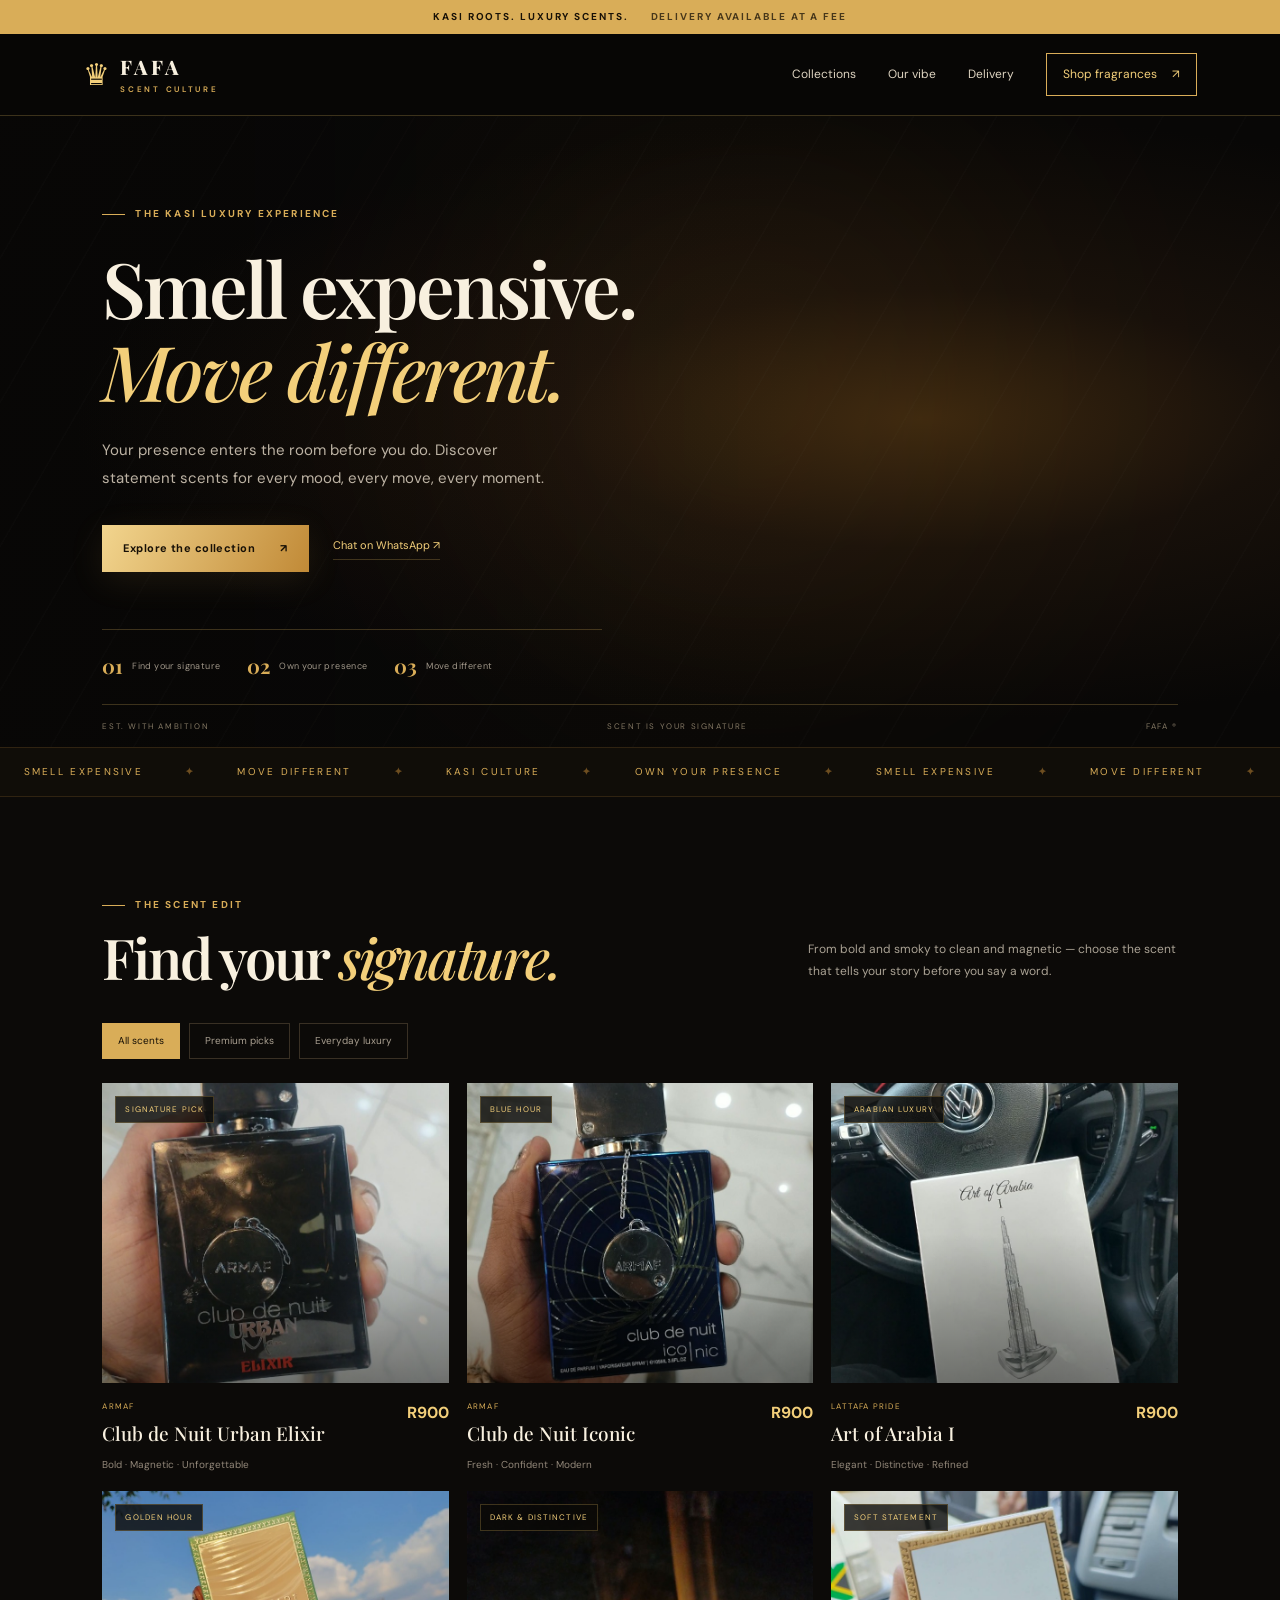
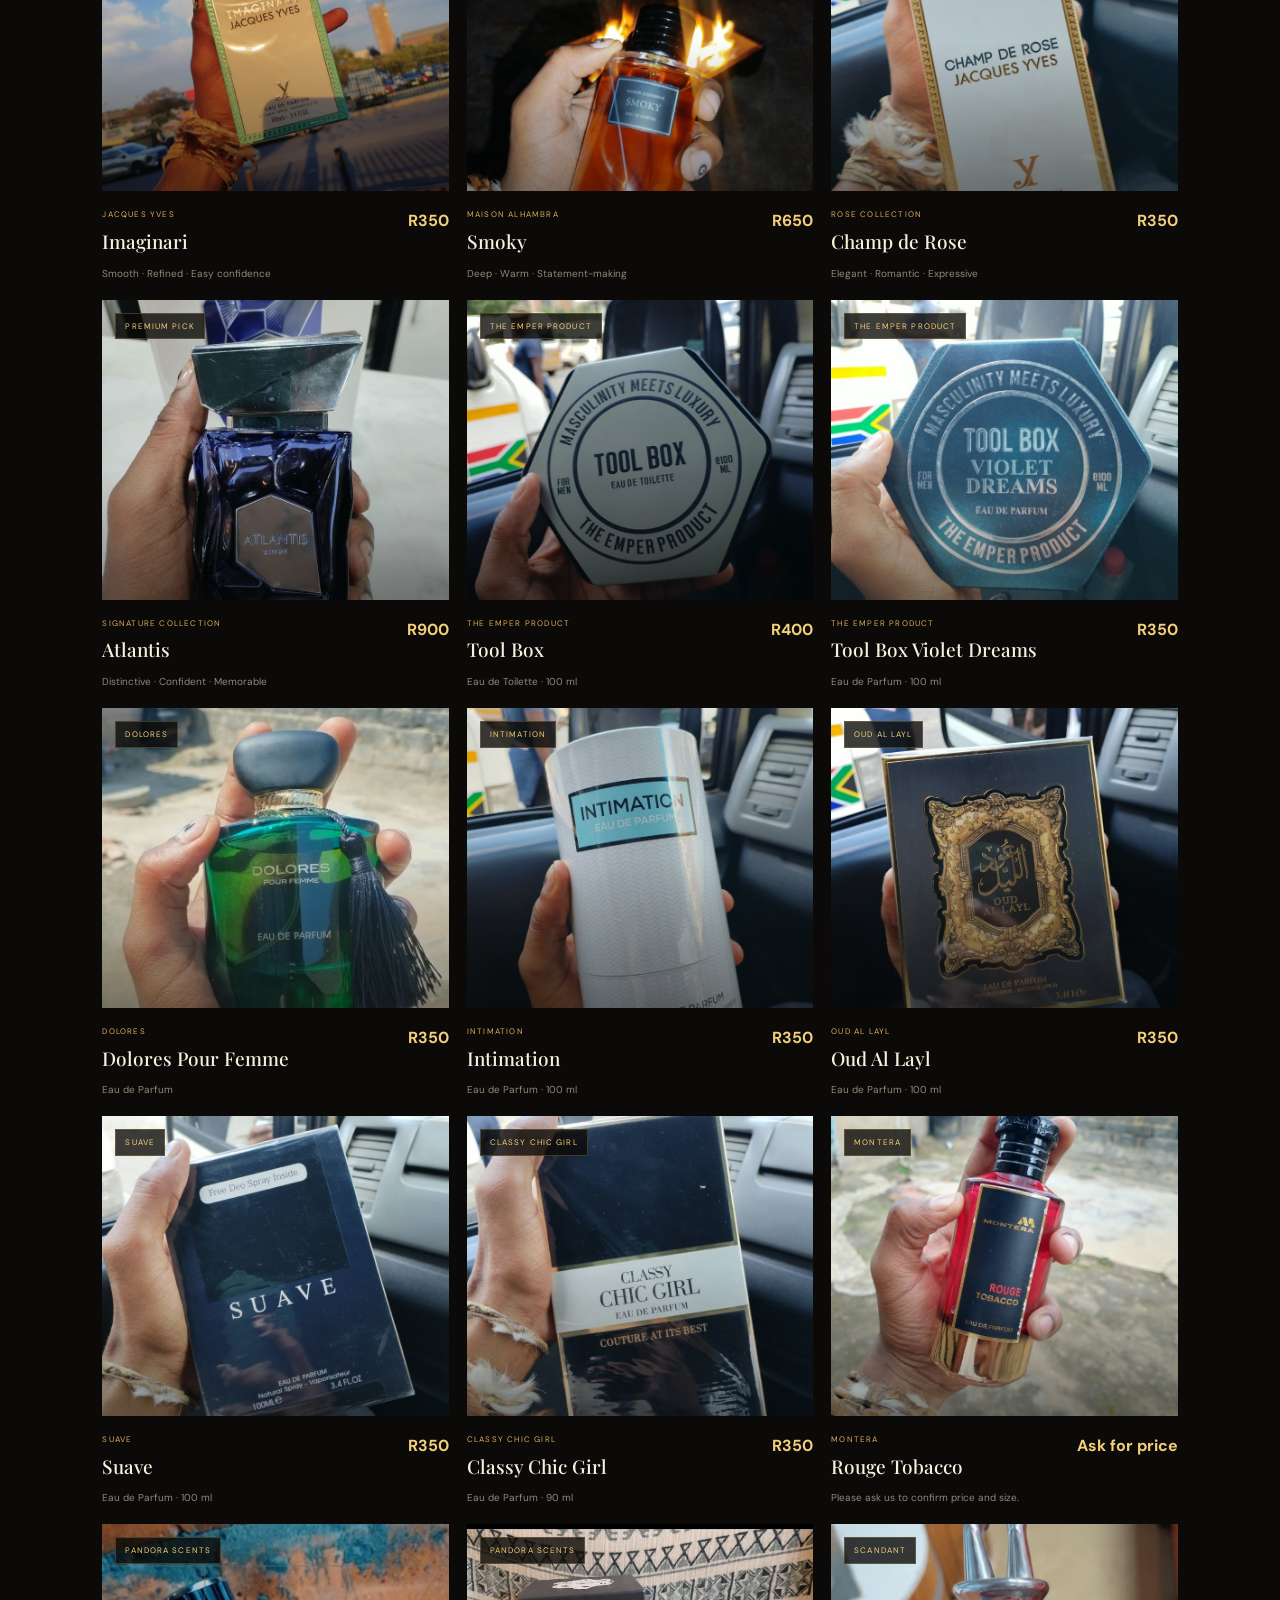
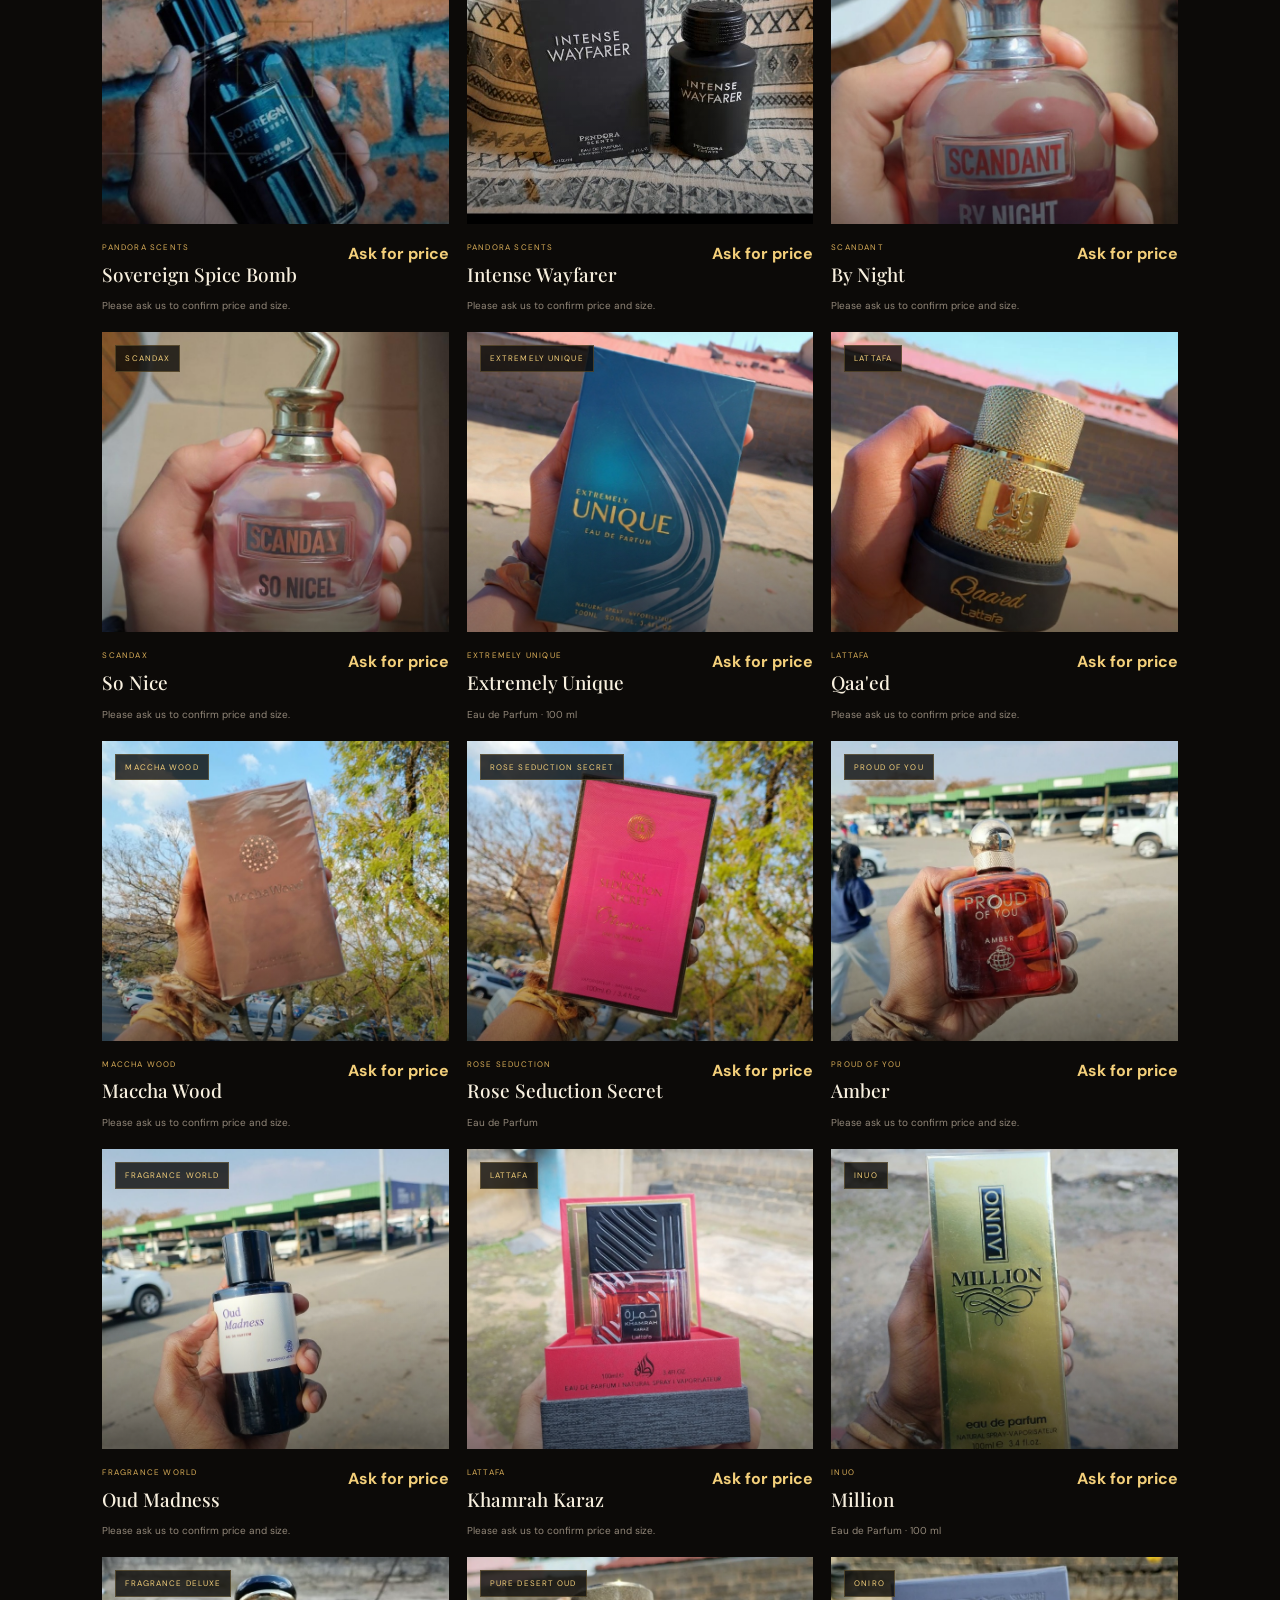
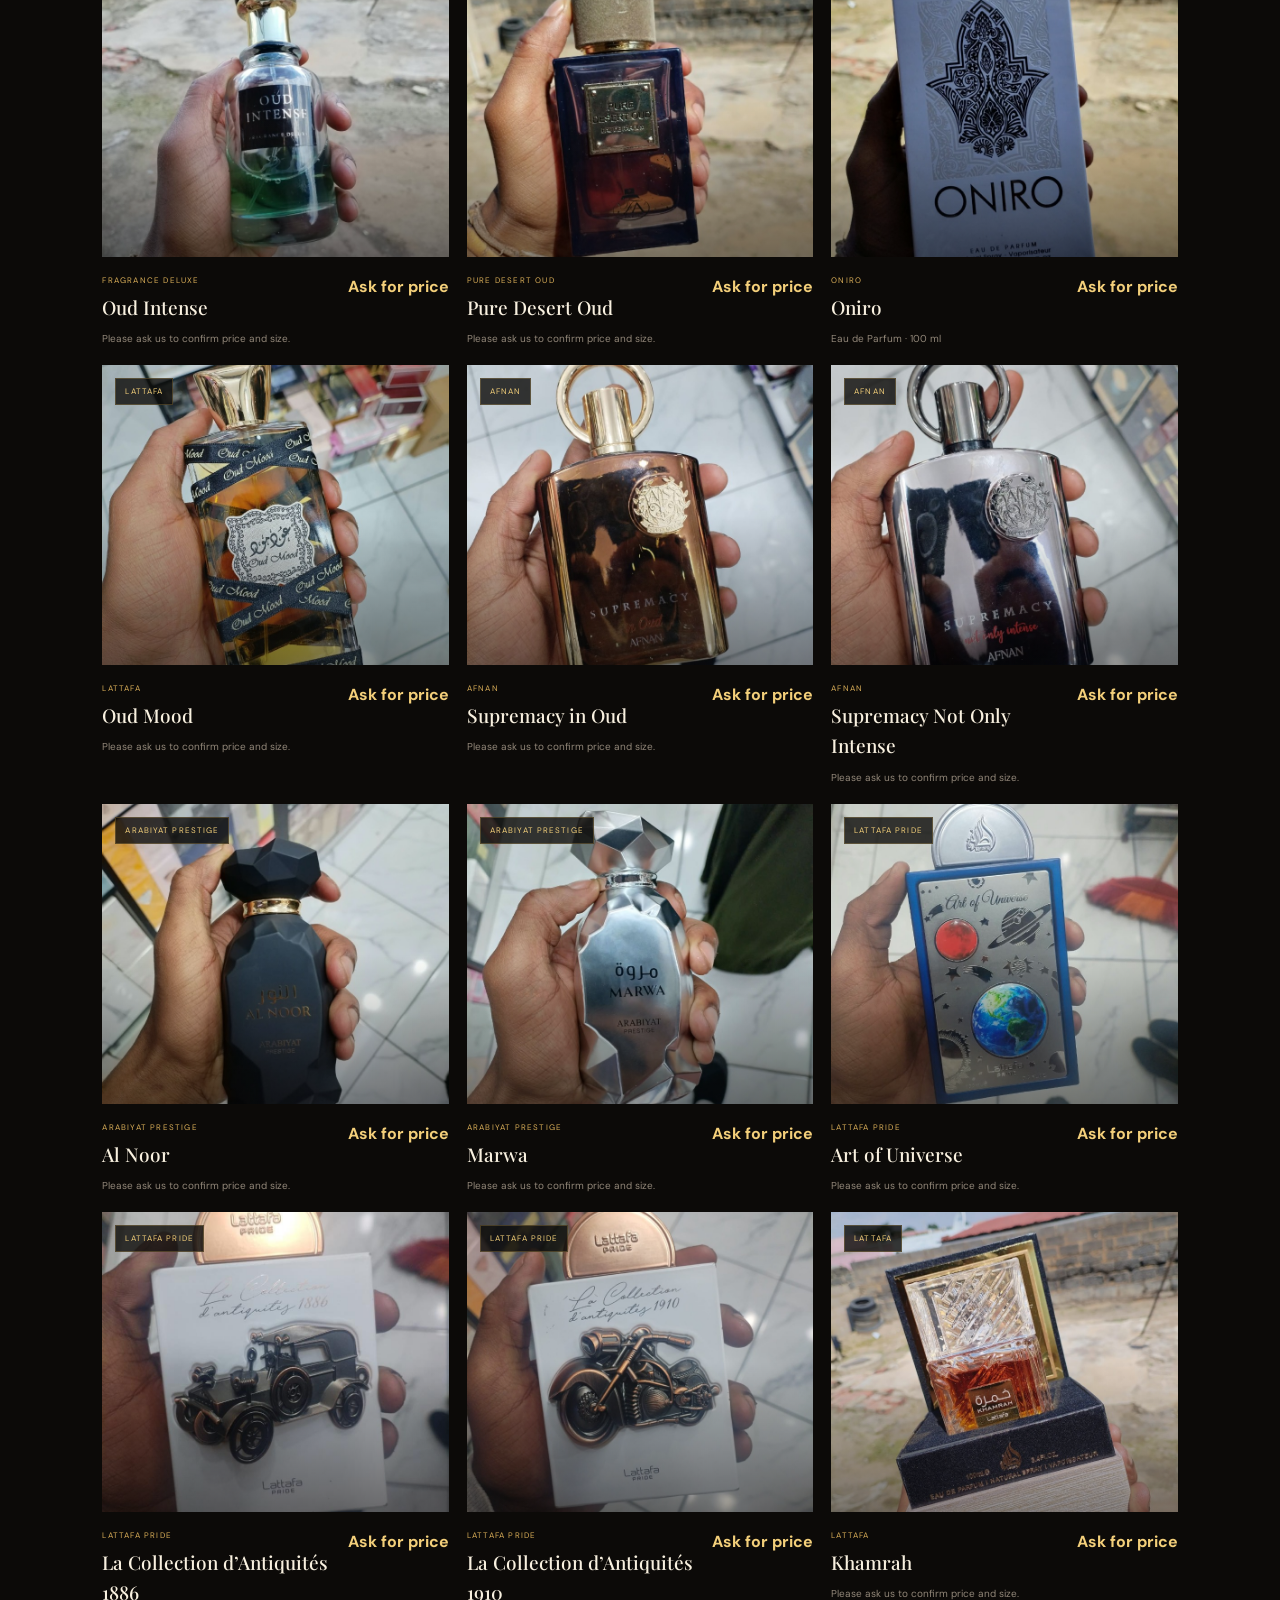
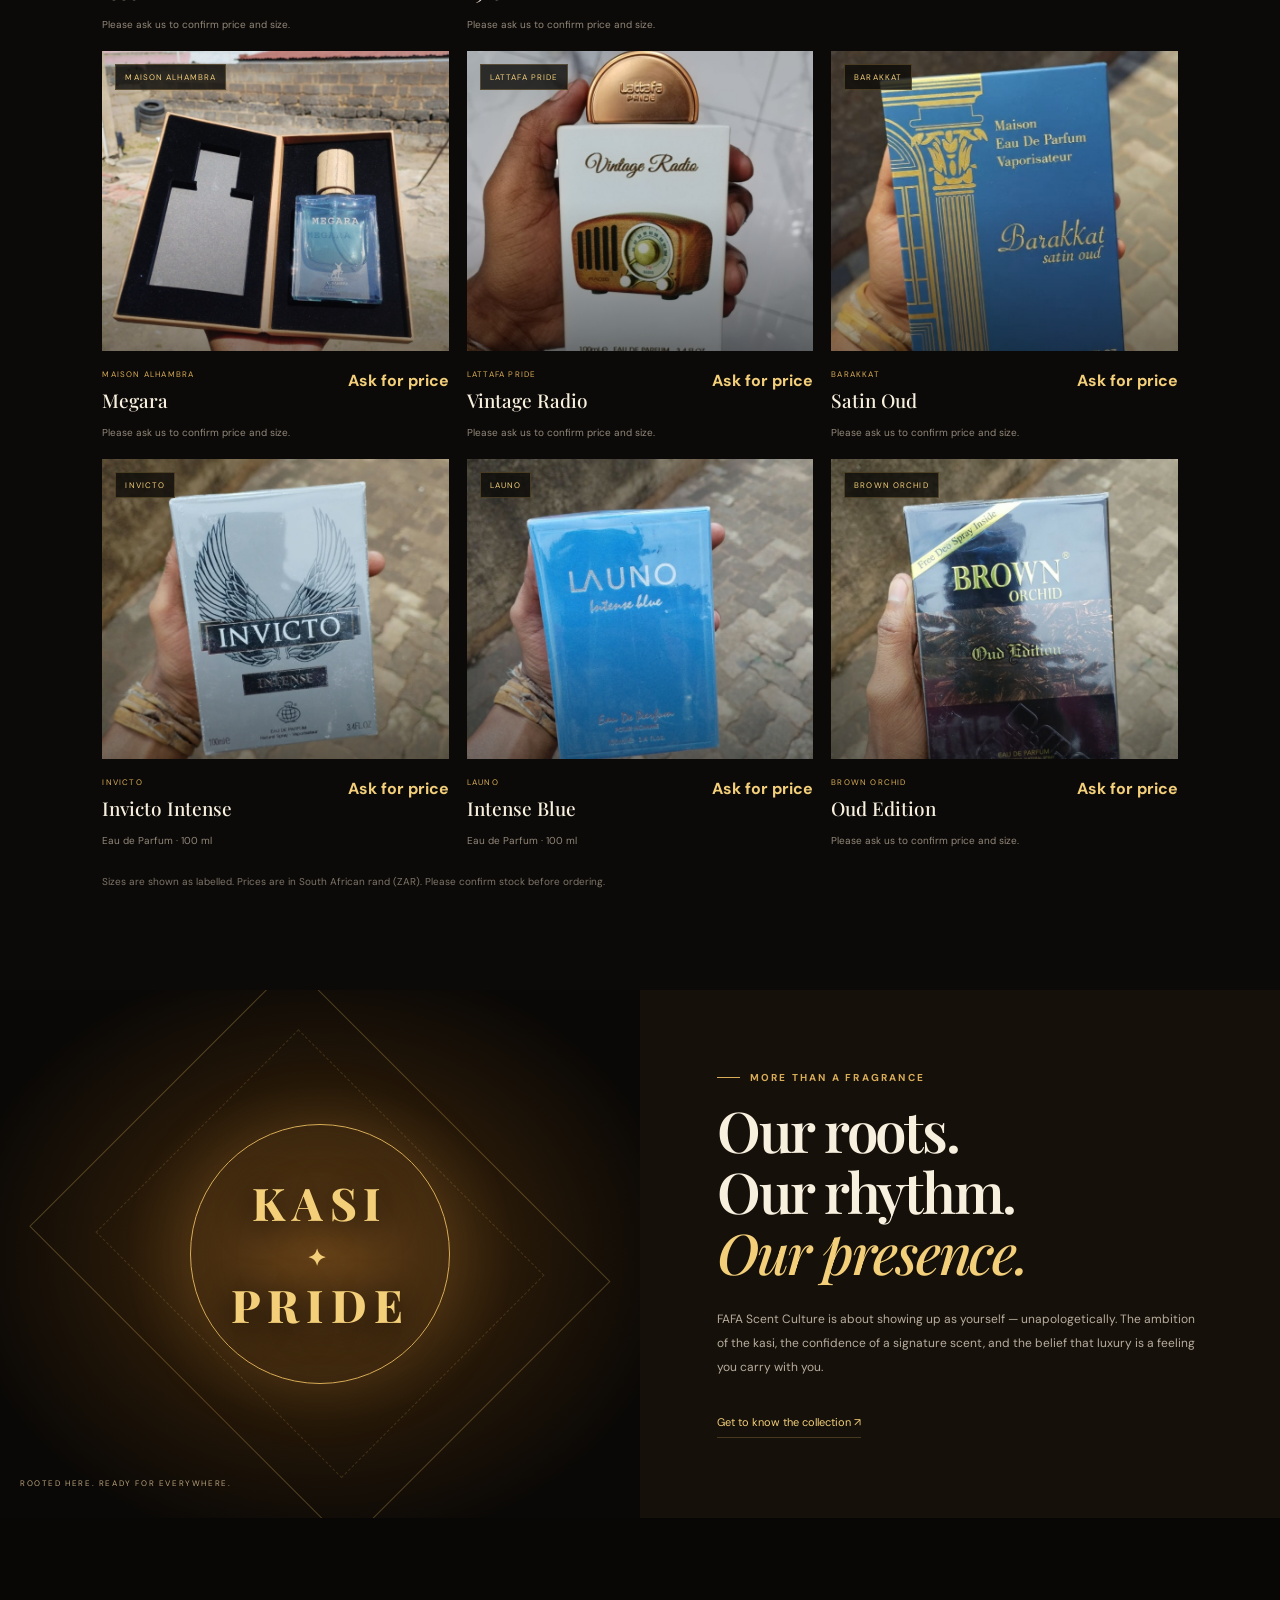
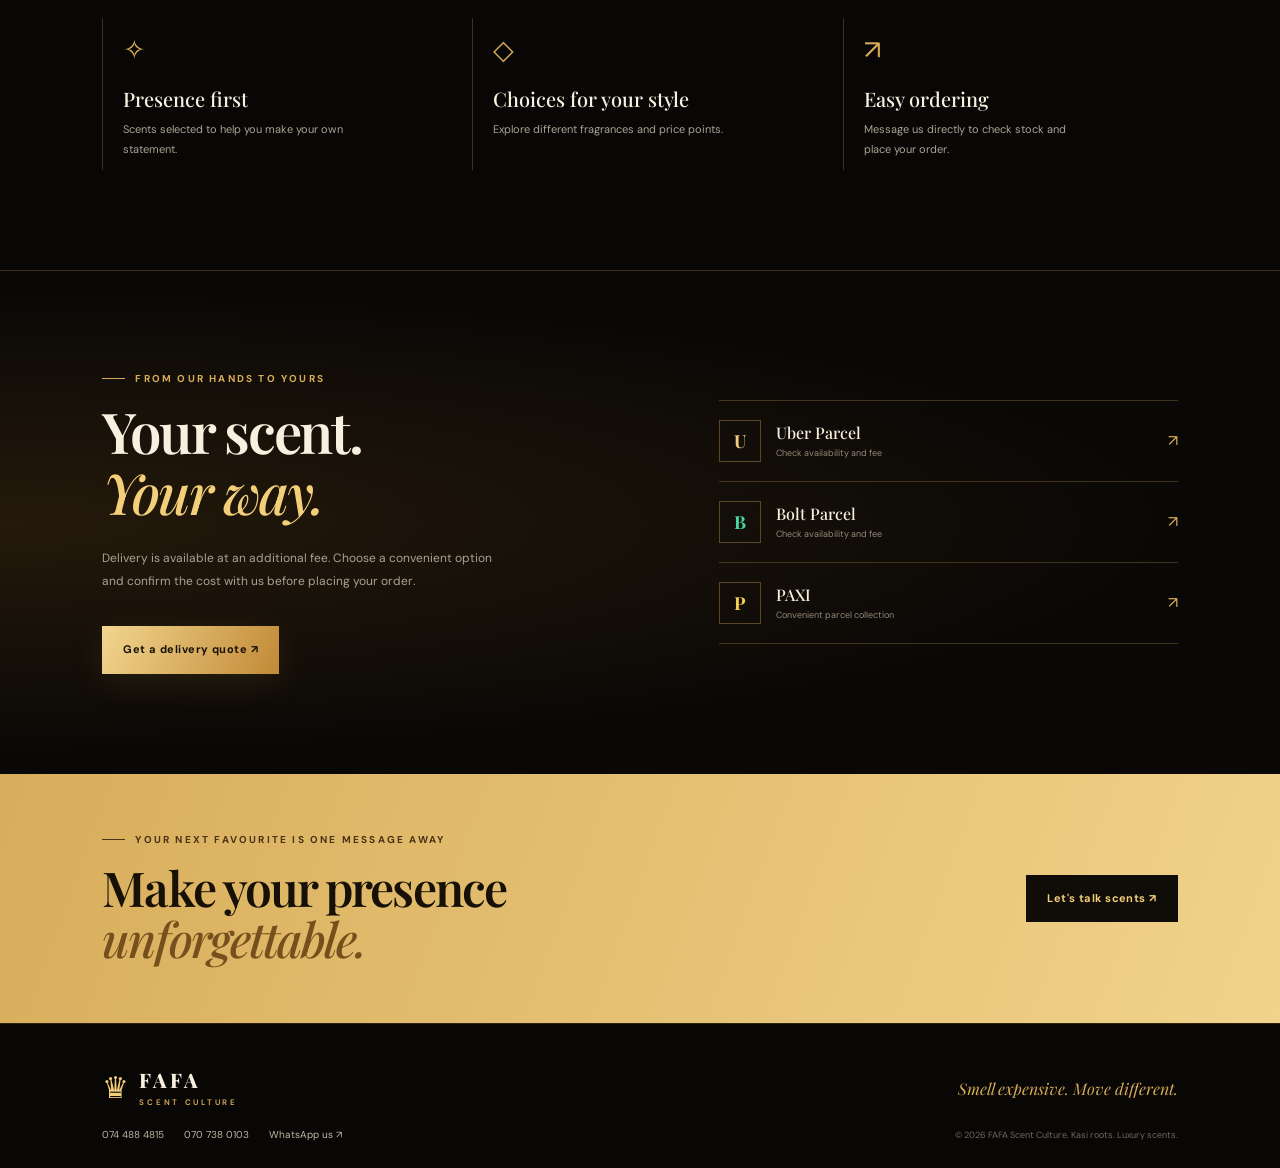
==== commit 3265afc0: "Remove Classic Chi and update product photos" ====
--- a/index.html
+++ b/index.html
@@ -83,10 +83,6 @@
           <div class="product-info"><div><p class="product-brand">MAISON ALHAMBRA</p><h3>Smoky</h3></div><strong>R650</strong></div><p class="product-note">Deep · Warm · Statement-making</p>
         </article>
         <article class="product-card" data-category="everyday">
-          <div class="product-image photo-pending"><span class="product-tag">CLASSIC CHI</span><span class="photo-message">Product photo coming soon</span><button class="quick-order" data-product="Classic Chi 100 ml" data-price="350">Order this scent ↗</button></div>
-          <div class="product-info"><div><p class="product-brand">CLASSIC CHI</p><h3>Classic Chi</h3></div><strong>R350</strong></div><p class="product-note">Easy confidence · Everyday style</p>
-        </article>
-        <article class="product-card" data-category="everyday">
           <div class="product-image"><span class="product-tag">SOFT STATEMENT</span><img src="images/champ-de-rose-real.jpeg" alt="Champ de Rose Jacques Yves perfume box" loading="lazy"><button class="quick-order" data-product="Champ de Rose 100 ml" data-price="350">Order this scent ↗</button></div>
           <div class="product-info"><div><p class="product-brand">ROSE COLLECTION</p><h3>Champ de Rose</h3></div><strong>R350</strong></div><p class="product-note">Elegant · Romantic · Expressive</p>
         </article>
@@ -207,11 +203,11 @@
           <div class="product-info"><div><p class="product-brand">ARABIYAT PRESTIGE</p><h3>Marwa</h3></div><strong>Ask for price</strong></div><p class="product-note">Please ask us to confirm price and size.</p>
         </article>
         <article class="product-card" data-category="all">
-          <div class="product-image"><span class="product-tag">LATTAFA PRIDE</span><img src="images/art-of-universe.jpeg" alt="Lattafa Pride Art of Universe perfume box" loading="lazy"><button class="quick-order" data-product="Lattafa Pride Art of Universe">Ask for price ↗</button></div>
+          <div class="product-image"><span class="product-tag">LATTAFA PRIDE</span><img src="images/art-of-universe-correct.jpeg" alt="Lattafa Pride Art of Universe perfume box" loading="lazy"><button class="quick-order" data-product="Lattafa Pride Art of Universe">Ask for price ↗</button></div>
           <div class="product-info"><div><p class="product-brand">LATTAFA PRIDE</p><h3>Art of Universe</h3></div><strong>Ask for price</strong></div><p class="product-note">Please ask us to confirm price and size.</p>
         </article>
         <article class="product-card" data-category="all">
-          <div class="product-image"><span class="product-tag">LATTAFA PRIDE</span><img src="images/collection-antiquites-1886.jpeg" alt="Lattafa Pride La Collection d’Antiquités 1886 perfume" loading="lazy"><button class="quick-order" data-product="Lattafa Pride La Collection d’Antiquités 1886">Ask for price ↗</button></div>
+          <div class="product-image"><span class="product-tag">LATTAFA PRIDE</span><img src="images/collection-antiquites-1886-portrait.jpeg" alt="Lattafa Pride La Collection d’Antiquités 1886 perfume" loading="lazy"><button class="quick-order" data-product="Lattafa Pride La Collection d’Antiquités 1886">Ask for price ↗</button></div>
           <div class="product-info"><div><p class="product-brand">LATTAFA PRIDE</p><h3>La Collection d’Antiquités 1886</h3></div><strong>Ask for price</strong></div><p class="product-note">Please ask us to confirm price and size.</p>
         </article>
         <article class="product-card" data-category="all">
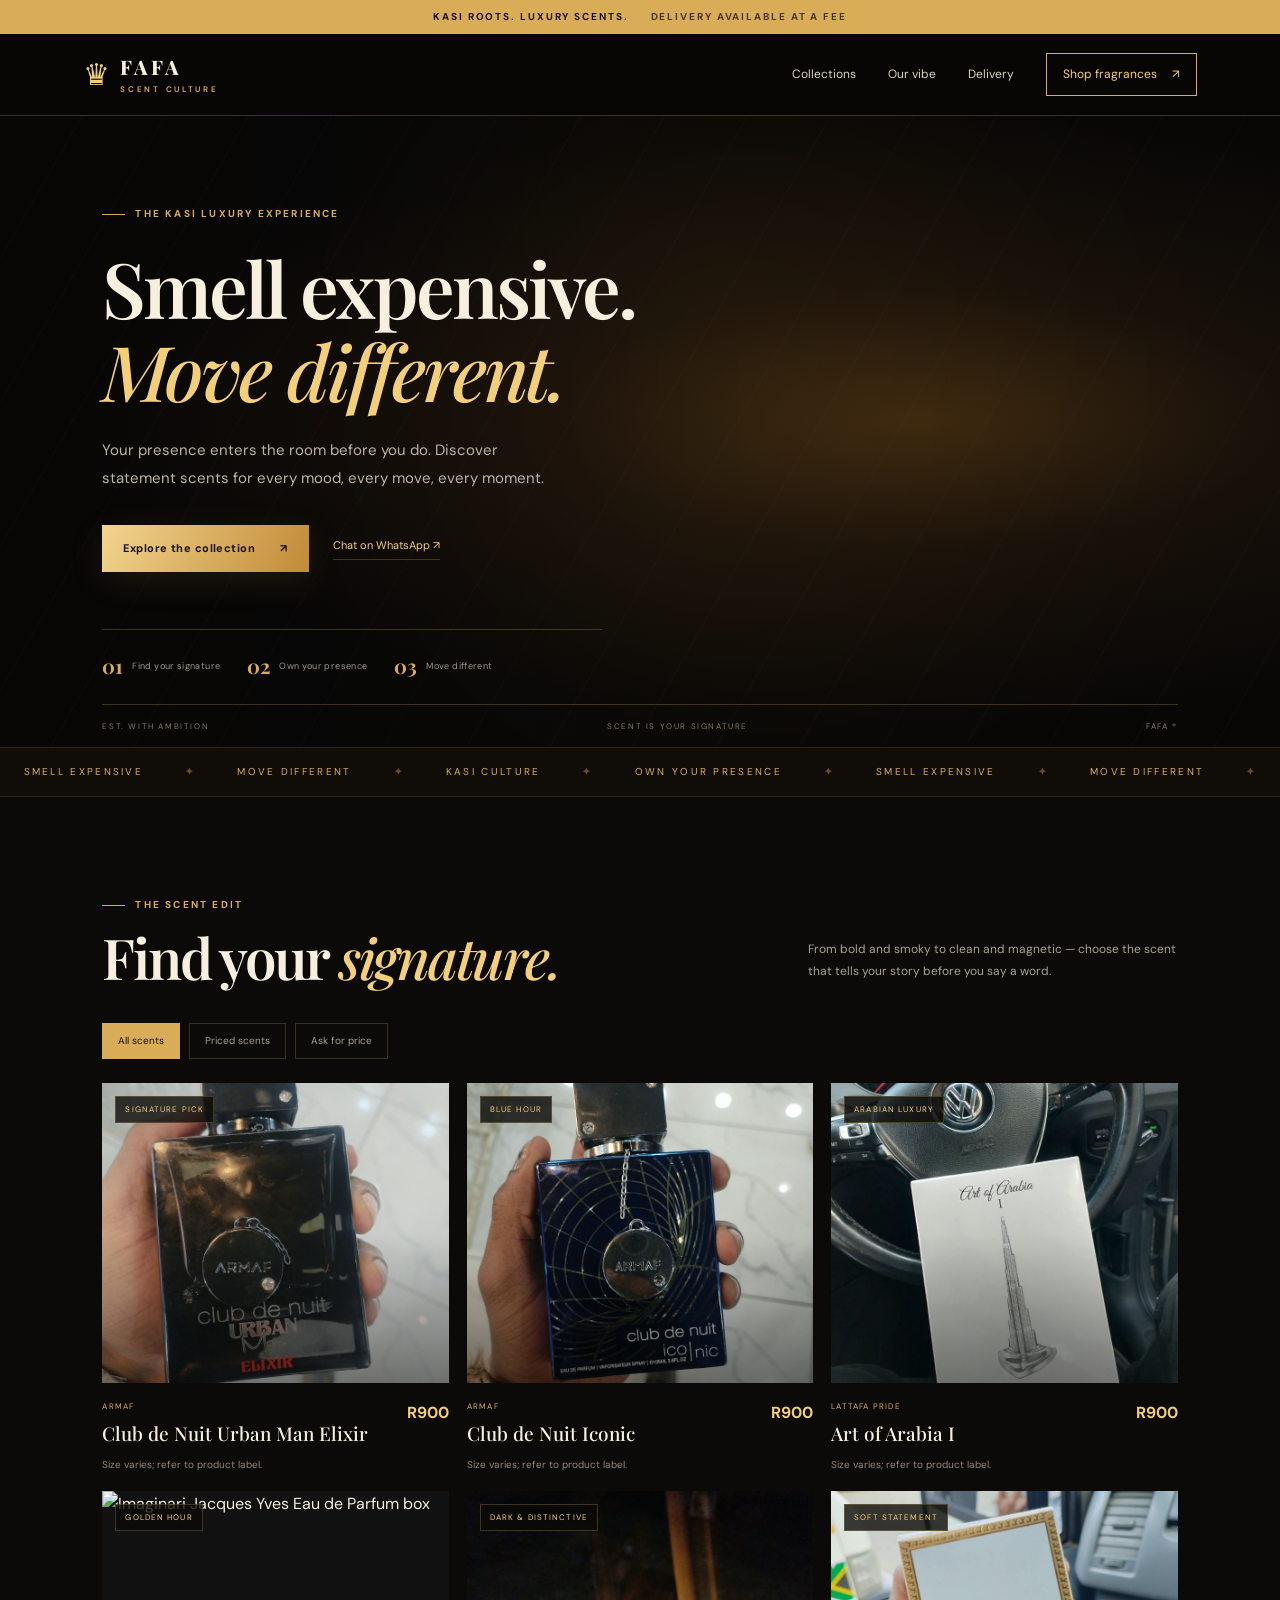
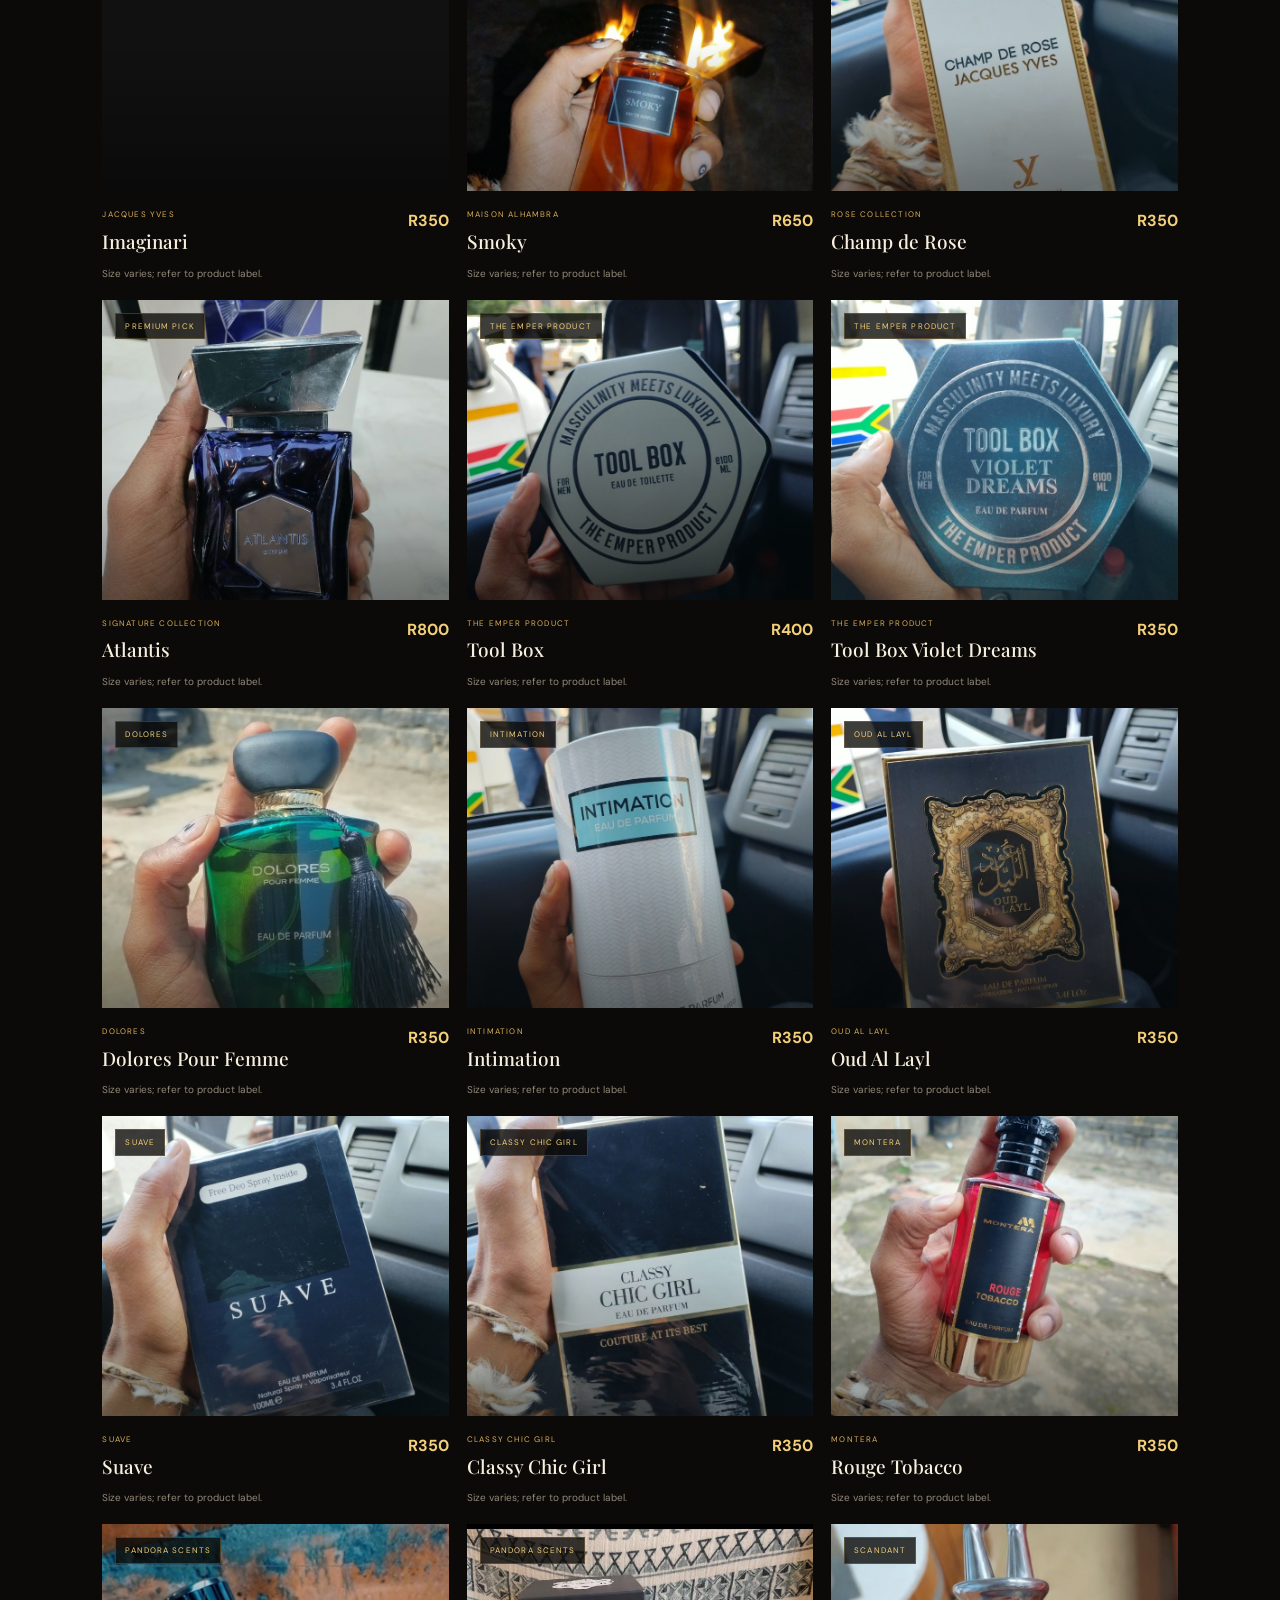
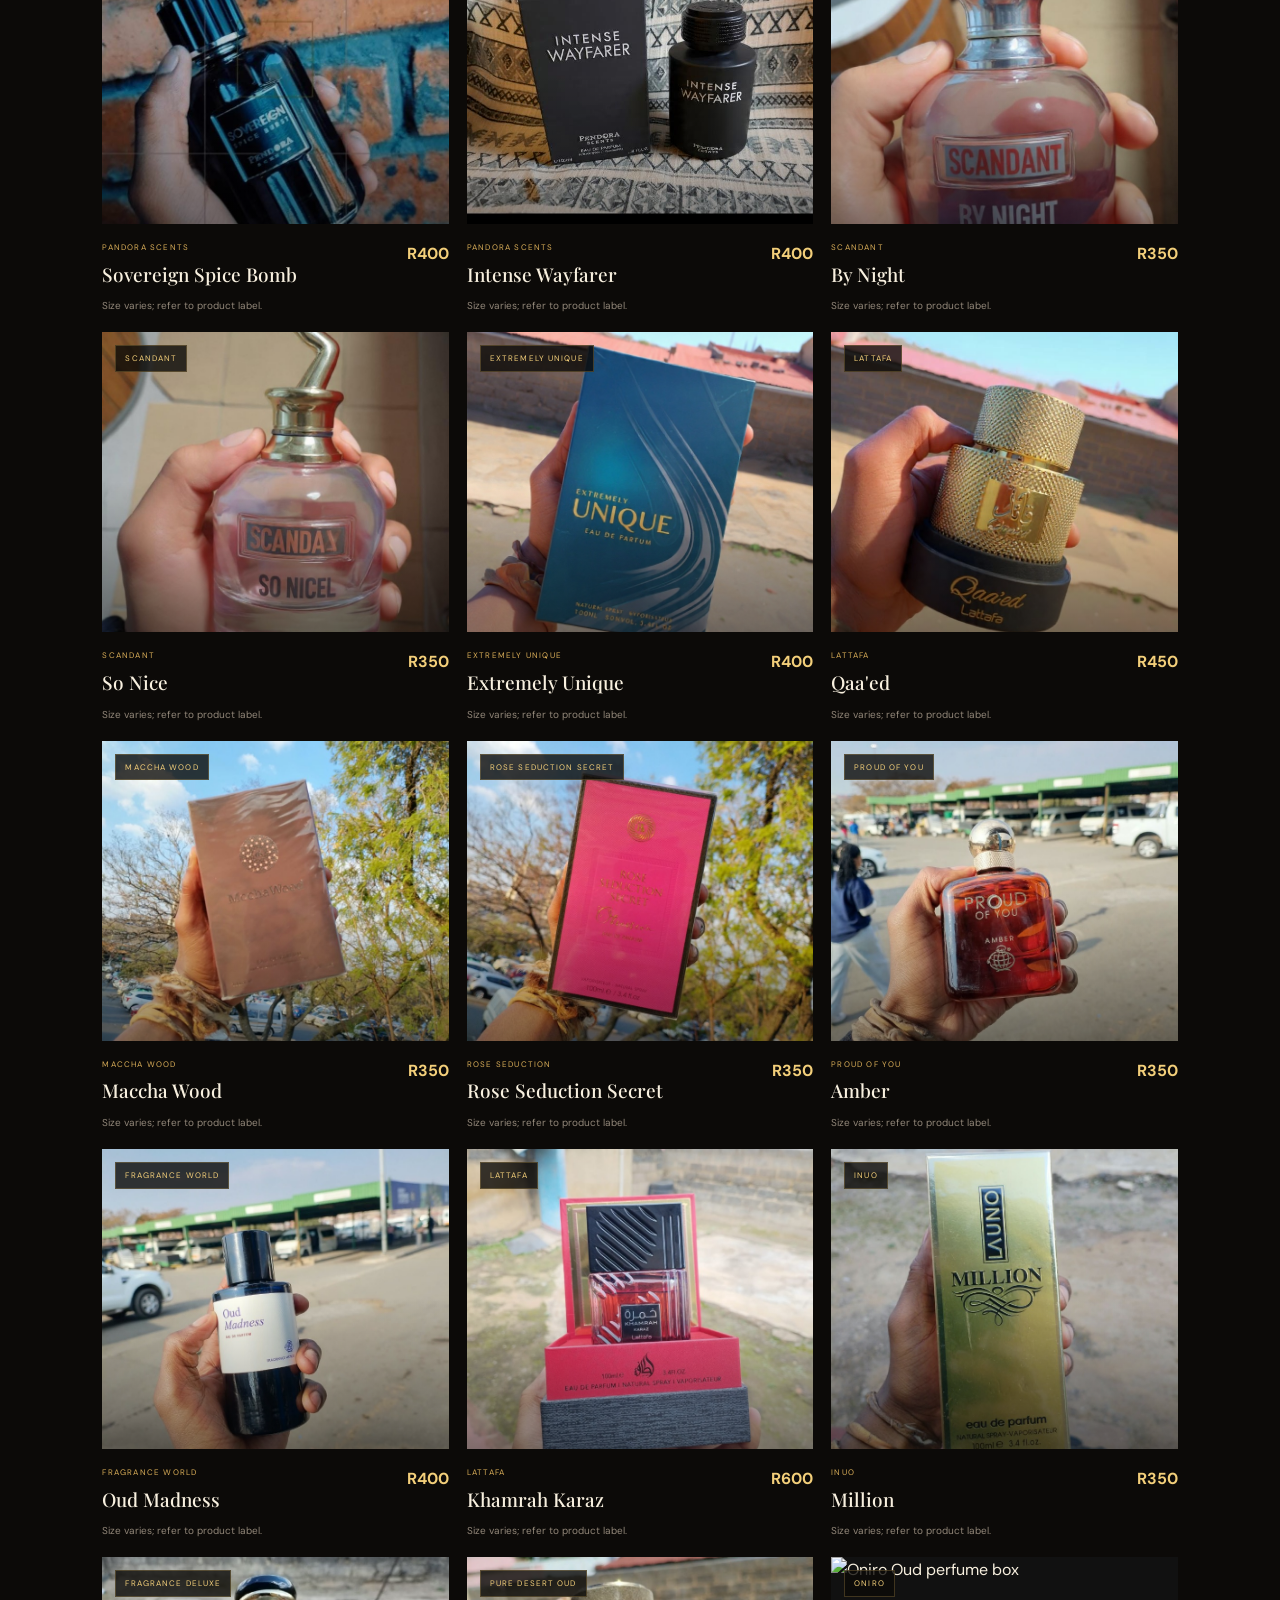
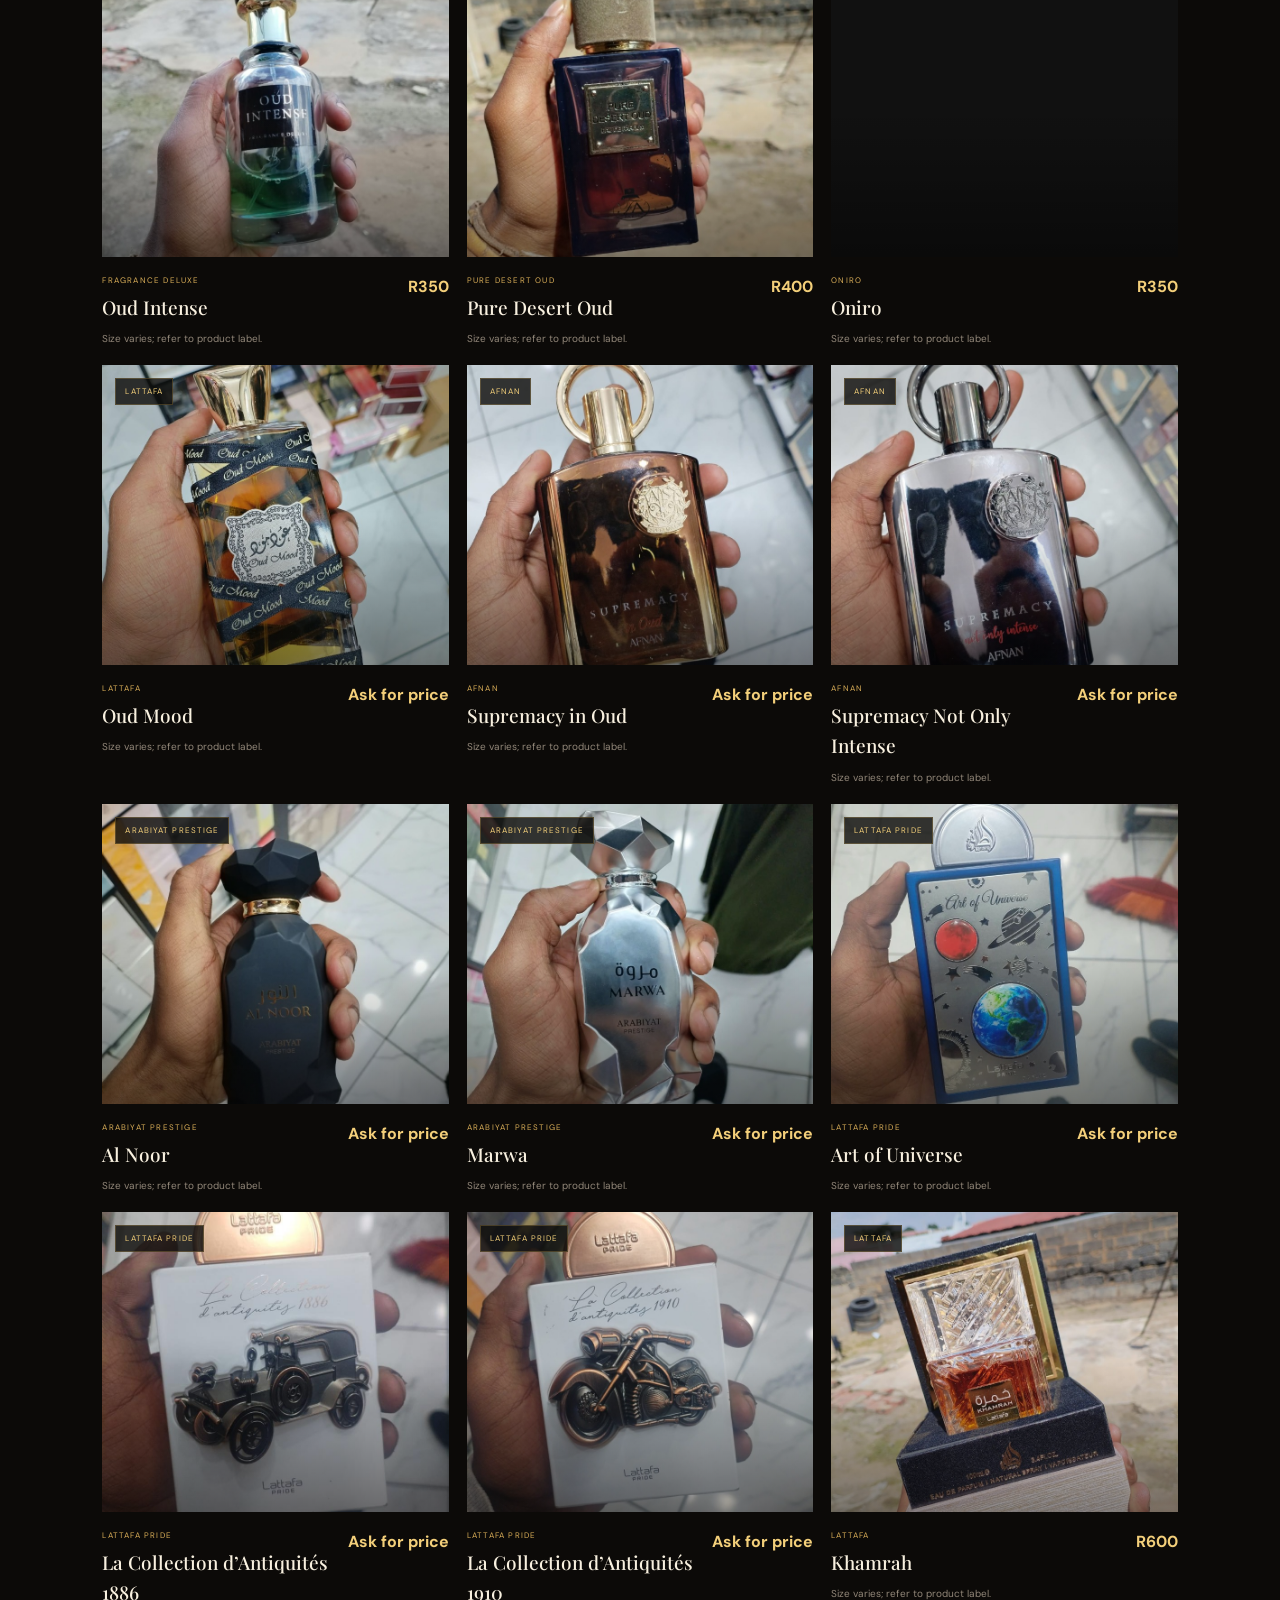
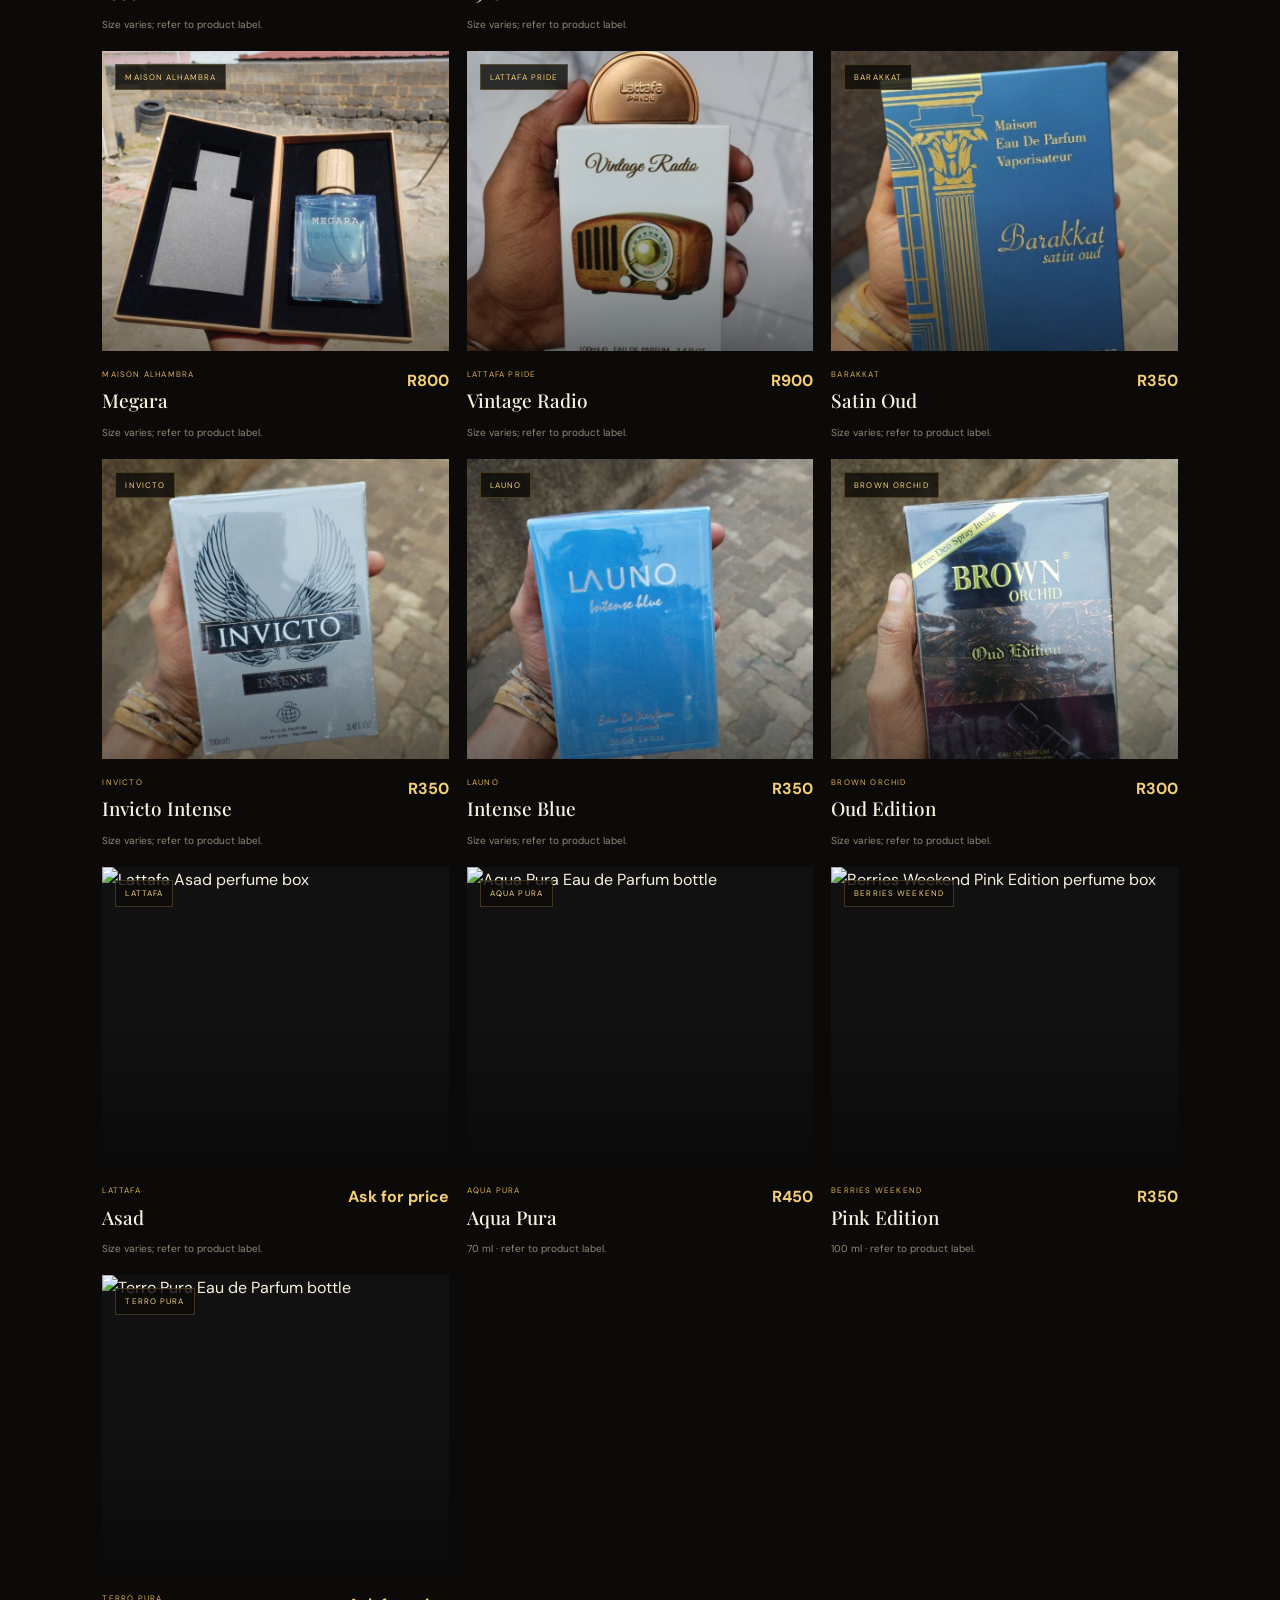
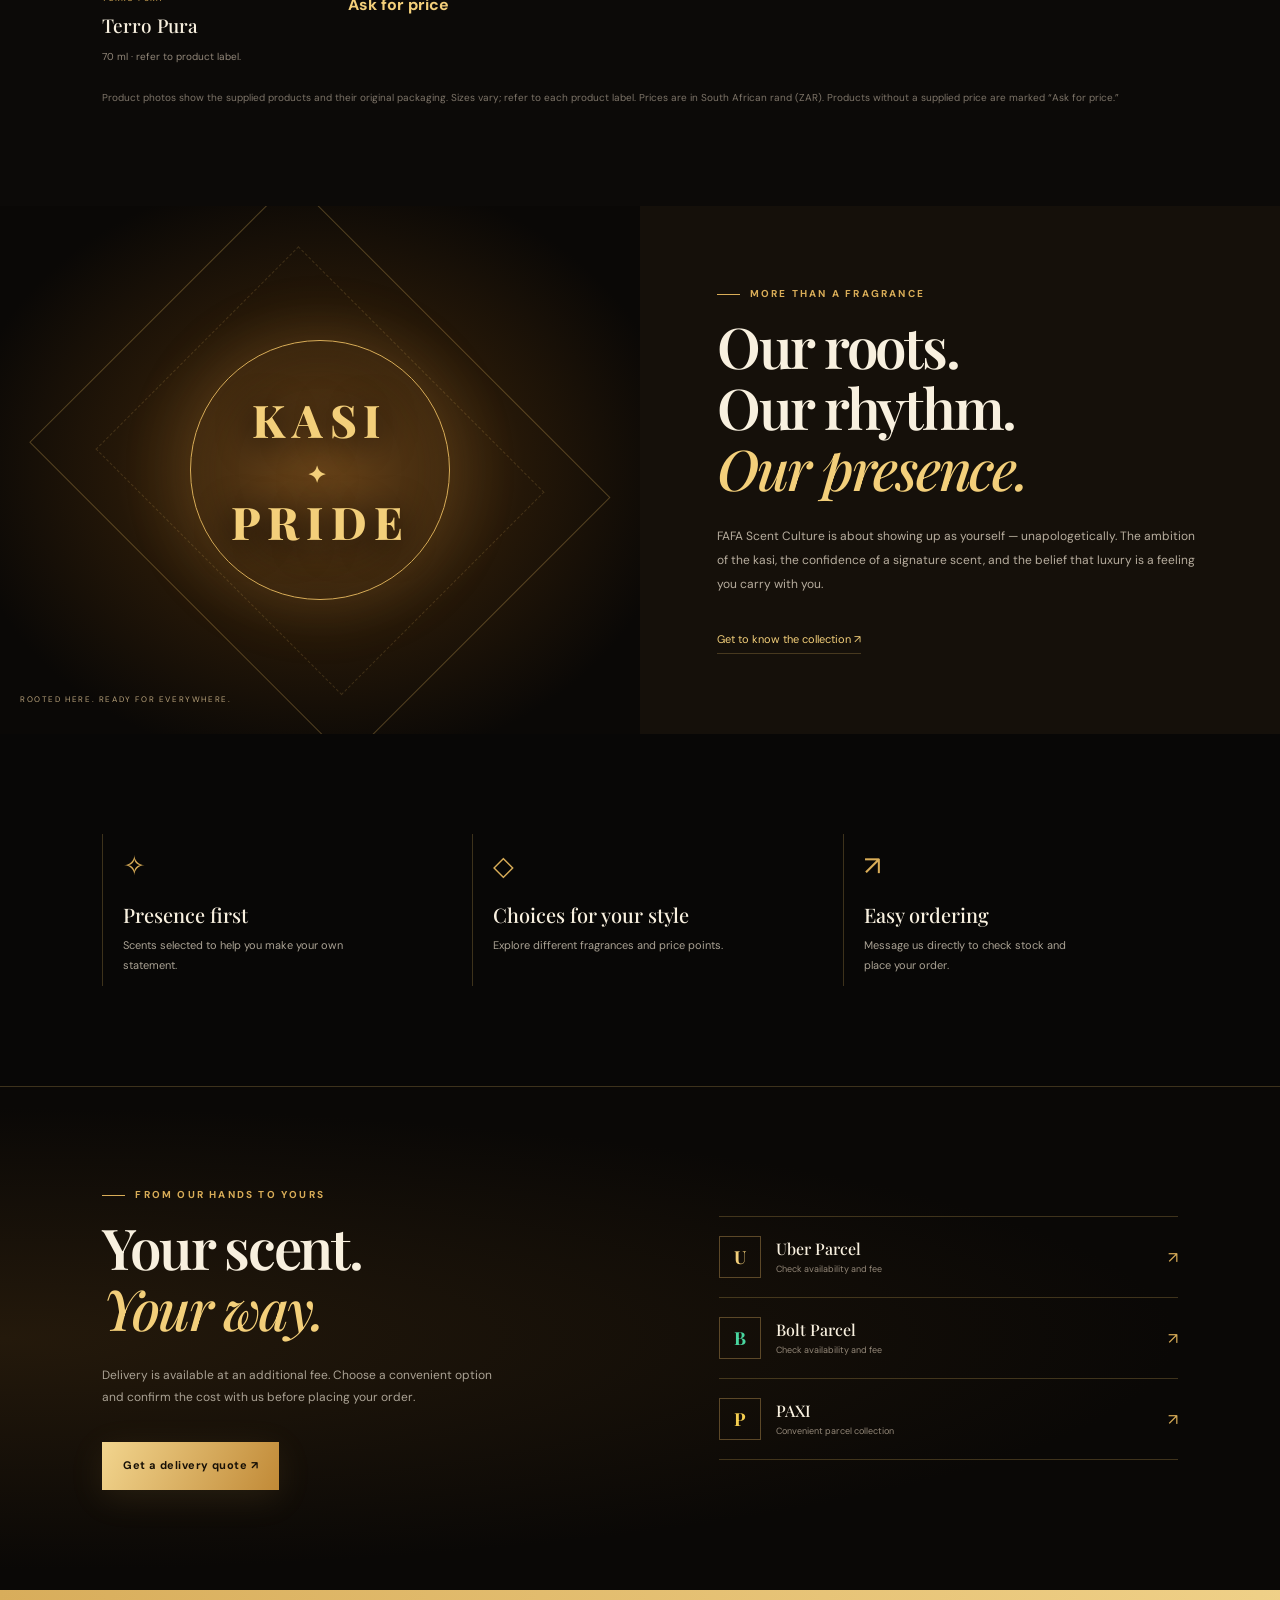
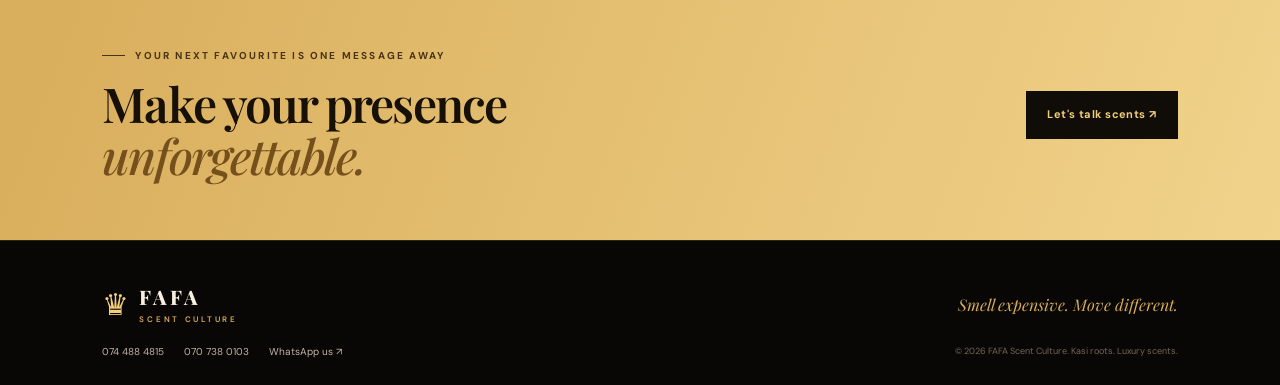
==== commit 57b47174: "Update FAFA fragrance catalogue and Render setup Add full product catalogue, new photos, and Render " ====
--- a/index.html
+++ b/index.html
@@ -58,192 +58,208 @@
       </div>
       <div class="filter-row" role="group" aria-label="Filter fragrances">
         <button class="filter active" data-filter="all">All scents</button>
-        <button class="filter" data-filter="premium">Premium picks</button>
-        <button class="filter" data-filter="everyday">Everyday luxury</button>
+        <button class="filter" data-filter="priced">Priced scents</button>
+        <button class="filter" data-filter="ask-price">Ask for price</button>
       </div>
       <div class="product-grid">
-        <article class="product-card" data-category="premium">
-          <div class="product-image image-night"><span class="product-tag">SIGNATURE PICK</span><img src="images/club-de-nuit-urban-elixir.jpeg" alt="Armaf Club de Nuit Urban Man Elixir bottle" loading="lazy"><button class="quick-order" data-product="Armaf Club de Nuit Urban Man Elixir 100 ml" data-price="900">Order this scent ↗</button></div>
-          <div class="product-info"><div><p class="product-brand">ARMAF</p><h3>Club de Nuit Urban Elixir</h3></div><strong>R900</strong></div><p class="product-note">Bold · Magnetic · Unforgettable</p>
-        </article>
-        <article class="product-card" data-category="premium">
-          <div class="product-image image-blue"><span class="product-tag">BLUE HOUR</span><img src="images/club-de-nuit-iconic-real.jpeg" alt="Armaf Club de Nuit Iconic bottle" loading="lazy"><button class="quick-order" data-product="Armaf Club de Nuit Iconic 100 ml" data-price="900">Order this scent ↗</button></div>
-          <div class="product-info"><div><p class="product-brand">ARMAF</p><h3>Club de Nuit Iconic</h3></div><strong>R900</strong></div><p class="product-note">Fresh · Confident · Modern</p>
-        </article>
-        <article class="product-card" data-category="premium">
-          <div class="product-image image-cream"><span class="product-tag">ARABIAN LUXURY</span><img src="images/art-of-arabia-real.jpeg" alt="Lattafa Pride Art of Arabia I bottle" loading="lazy"><button class="quick-order" data-product="Lattafa Pride Art of Arabia I 100 ml" data-price="900">Order this scent ↗</button></div>
-          <div class="product-info"><div><p class="product-brand">LATTAFA PRIDE</p><h3>Art of Arabia I</h3></div><strong>R900</strong></div><p class="product-note">Elegant · Distinctive · Refined</p>
-        </article>
-        <article class="product-card" data-category="everyday">
-          <div class="product-image image-gold"><span class="product-tag">GOLDEN HOUR</span><img src="images/imaginari-jacques-yves-real.jpeg" alt="Imaginari Jacques Yves bottle" loading="lazy"><button class="quick-order" data-product="Imaginari Jacques Yves 100 ml" data-price="350">Order this scent ↗</button></div>
-          <div class="product-info"><div><p class="product-brand">JACQUES YVES</p><h3>Imaginari</h3></div><strong>R350</strong></div><p class="product-note">Smooth · Refined · Easy confidence</p>
-        </article>
-        <article class="product-card" data-category="premium">
-          <div class="product-image image-smoky"><span class="product-tag">DARK & DISTINCTIVE</span><img src="images/smoky-real.jpeg" alt="Maison Alhambra Smoky bottle" loading="lazy"><button class="quick-order" data-product="Maison Alhambra Smoky 100 ml" data-price="650">Order this scent ↗</button></div>
-          <div class="product-info"><div><p class="product-brand">MAISON ALHAMBRA</p><h3>Smoky</h3></div><strong>R650</strong></div><p class="product-note">Deep · Warm · Statement-making</p>
-        </article>
-        <article class="product-card" data-category="everyday">
-          <div class="product-image"><span class="product-tag">SOFT STATEMENT</span><img src="images/champ-de-rose-real.jpeg" alt="Champ de Rose Jacques Yves perfume box" loading="lazy"><button class="quick-order" data-product="Champ de Rose 100 ml" data-price="350">Order this scent ↗</button></div>
-          <div class="product-info"><div><p class="product-brand">ROSE COLLECTION</p><h3>Champ de Rose</h3></div><strong>R350</strong></div><p class="product-note">Elegant · Romantic · Expressive</p>
-        </article>
-        <article class="product-card" data-category="premium">
-          <div class="product-image"><span class="product-tag">PREMIUM PICK</span><img src="images/atlantis-real.jpeg" alt="Atlantis Extrait bottle" loading="lazy"><button class="quick-order" data-product="Atlantis 100 ml" data-price="900">Order this scent ↗</button></div>
-          <div class="product-info"><div><p class="product-brand">SIGNATURE COLLECTION</p><h3>Atlantis</h3></div><strong>R900</strong></div><p class="product-note">Distinctive · Confident · Memorable</p>
-        </article>
-        <article class="product-card" data-category="everyday">
-          <div class="product-image"><span class="product-tag">THE EMPER PRODUCT</span><img src="images/tool-box.jpeg" alt="The Emper Product Tool Box Eau de Toilette" loading="lazy"><button class="quick-order" data-product="The Emper Product Tool Box 100 ml" data-price="400">Order this scent ↗</button></div>
-          <div class="product-info"><div><p class="product-brand">THE EMPER PRODUCT</p><h3>Tool Box</h3></div><strong>R400</strong></div><p class="product-note">Eau de Toilette · 100 ml</p>
-        </article>
-        <article class="product-card" data-category="everyday">
-          <div class="product-image"><span class="product-tag">THE EMPER PRODUCT</span><img src="images/tool-box-violet-dreams.jpeg" alt="The Emper Product Tool Box Violet Dreams Eau de Parfum" loading="lazy"><button class="quick-order" data-product="The Emper Product Tool Box Violet Dreams 100 ml" data-price="350">Order this scent ↗</button></div>
-          <div class="product-info"><div><p class="product-brand">THE EMPER PRODUCT</p><h3>Tool Box Violet Dreams</h3></div><strong>R350</strong></div><p class="product-note">Eau de Parfum · 100 ml</p>
-        </article>
-        <article class="product-card" data-category="everyday">
+        <article class="product-card" data-category="priced">
+          <div class="product-image image-night"><span class="product-tag">SIGNATURE PICK</span><img src="images/club-de-nuit-urban-elixir.jpeg" alt="Armaf Club de Nuit Urban Man Elixir bottle" loading="lazy"><button class="quick-order" data-product="Armaf Club de Nuit Urban Man Elixir" data-price="900">Order this scent ↗</button></div>
+          <div class="product-info"><div><p class="product-brand">ARMAF</p><h3>Club de Nuit Urban Man Elixir</h3></div><strong>R900</strong></div><p class="product-note">Size varies; refer to product label.</p>
+        </article>
+        <article class="product-card" data-category="priced">
+          <div class="product-image image-blue"><span class="product-tag">BLUE HOUR</span><img src="images/club-de-nuit-iconic-real.jpeg" alt="Armaf Club de Nuit Iconic bottle" loading="lazy"><button class="quick-order" data-product="Armaf Club de Nuit Iconic" data-price="900">Order this scent ↗</button></div>
+          <div class="product-info"><div><p class="product-brand">ARMAF</p><h3>Club de Nuit Iconic</h3></div><strong>R900</strong></div><p class="product-note">Size varies; refer to product label.</p>
+        </article>
+        <article class="product-card" data-category="priced">
+          <div class="product-image image-cream"><span class="product-tag">ARABIAN LUXURY</span><img src="images/art-of-arabia-real.jpeg" alt="Lattafa Pride Art of Arabia I bottle" loading="lazy"><button class="quick-order" data-product="Lattafa Pride Art of Arabia I" data-price="900">Order this scent ↗</button></div>
+          <div class="product-info"><div><p class="product-brand">LATTAFA PRIDE</p><h3>Art of Arabia I</h3></div><strong>R900</strong></div><p class="product-note">Size varies; refer to product label.</p>
+        </article>
+        <article class="product-card" data-category="priced">
+          <div class="product-image image-gold"><span class="product-tag">GOLDEN HOUR</span><img src="images/imaginari-user-photo.png" alt="Imaginari Jacques Yves Eau de Parfum box" loading="lazy"><button class="quick-order" data-product="Imaginari Jacques Yves" data-price="350">Order this scent ↗</button></div>
+          <div class="product-info"><div><p class="product-brand">JACQUES YVES</p><h3>Imaginari</h3></div><strong>R350</strong></div><p class="product-note">Size varies; refer to product label.</p>
+        </article>
+        <article class="product-card" data-category="priced">
+          <div class="product-image image-smoky"><span class="product-tag">DARK & DISTINCTIVE</span><img src="images/smoky-real.jpeg" alt="Maison Alhambra Smoky bottle" loading="lazy"><button class="quick-order" data-product="Maison Alhambra Smoky" data-price="650">Order this scent ↗</button></div>
+          <div class="product-info"><div><p class="product-brand">MAISON ALHAMBRA</p><h3>Smoky</h3></div><strong>R650</strong></div><p class="product-note">Size varies; refer to product label.</p>
+        </article>
+        <article class="product-card" data-category="priced">
+          <div class="product-image"><span class="product-tag">SOFT STATEMENT</span><img src="images/champ-de-rose-real.jpeg" alt="Champ de Rose Jacques Yves perfume box" loading="lazy"><button class="quick-order" data-product="Champ de Rose" data-price="350">Order this scent ↗</button></div>
+          <div class="product-info"><div><p class="product-brand">ROSE COLLECTION</p><h3>Champ de Rose</h3></div><strong>R350</strong></div><p class="product-note">Size varies; refer to product label.</p>
+        </article>
+        <article class="product-card" data-category="priced">
+          <div class="product-image"><span class="product-tag">PREMIUM PICK</span><img src="images/atlantis-real.jpeg" alt="Atlantis Extrait bottle" loading="lazy"><button class="quick-order" data-product="Atlantis" data-price="800">Order this scent ↗</button></div>
+          <div class="product-info"><div><p class="product-brand">SIGNATURE COLLECTION</p><h3>Atlantis</h3></div><strong>R800</strong></div><p class="product-note">Size varies; refer to product label.</p>
+        </article>
+        <article class="product-card" data-category="priced">
+          <div class="product-image"><span class="product-tag">THE EMPER PRODUCT</span><img src="images/tool-box.jpeg" alt="The Emper Product Tool Box Eau de Toilette" loading="lazy"><button class="quick-order" data-product="The Emper Product Tool Box" data-price="400">Order this scent ↗</button></div>
+          <div class="product-info"><div><p class="product-brand">THE EMPER PRODUCT</p><h3>Tool Box</h3></div><strong>R400</strong></div><p class="product-note">Size varies; refer to product label.</p>
+        </article>
+        <article class="product-card" data-category="priced">
+          <div class="product-image"><span class="product-tag">THE EMPER PRODUCT</span><img src="images/tool-box-violet-dreams.jpeg" alt="The Emper Product Tool Box Violet Dreams Eau de Parfum" loading="lazy"><button class="quick-order" data-product="The Emper Product Tool Box Violet Dreams" data-price="350">Order this scent ↗</button></div>
+          <div class="product-info"><div><p class="product-brand">THE EMPER PRODUCT</p><h3>Tool Box Violet Dreams</h3></div><strong>R350</strong></div><p class="product-note">Size varies; refer to product label.</p>
+        </article>
+        <article class="product-card" data-category="priced">
           <div class="product-image"><span class="product-tag">DOLORES</span><img src="images/dolores.jpeg" alt="Dolores Pour Femme perfume bottle" loading="lazy"><button class="quick-order" data-product="Dolores Pour Femme" data-price="350">Order this scent ↗</button></div>
-          <div class="product-info"><div><p class="product-brand">DOLORES</p><h3>Dolores Pour Femme</h3></div><strong>R350</strong></div><p class="product-note">Eau de Parfum</p>
-        </article>
-        <article class="product-card" data-category="everyday">
-          <div class="product-image"><span class="product-tag">INTIMATION</span><img src="images/intimation.jpeg" alt="Intimation Eau de Parfum box" loading="lazy"><button class="quick-order" data-product="Intimation Eau de Parfum" data-price="350">Order this scent ↗</button></div>
-          <div class="product-info"><div><p class="product-brand">INTIMATION</p><h3>Intimation</h3></div><strong>R350</strong></div><p class="product-note">Eau de Parfum · 100 ml</p>
-        </article>
-        <article class="product-card" data-category="premium">
-          <div class="product-image"><span class="product-tag">OUD AL LAYL</span><img src="images/oud-al-layl.jpeg" alt="Oud Al Layl Eau de Parfum box" loading="lazy"><button class="quick-order" data-product="Oud Al Layl Eau de Parfum" data-price="350">Order this scent ↗</button></div>
-          <div class="product-info"><div><p class="product-brand">OUD AL LAYL</p><h3>Oud Al Layl</h3></div><strong>R350</strong></div><p class="product-note">Eau de Parfum · 100 ml</p>
-        </article>
-        <article class="product-card" data-category="everyday">
-          <div class="product-image"><span class="product-tag">SUAVE</span><img src="images/suave.jpeg" alt="Suave Eau de Parfum box" loading="lazy"><button class="quick-order" data-product="Suave Eau de Parfum" data-price="350">Order this scent ↗</button></div>
-          <div class="product-info"><div><p class="product-brand">SUAVE</p><h3>Suave</h3></div><strong>R350</strong></div><p class="product-note">Eau de Parfum · 100 ml</p>
-        </article>
-        <article class="product-card" data-category="everyday">
-          <div class="product-image"><span class="product-tag">CLASSY CHIC GIRL</span><img src="images/classy-chic-girl.jpeg" alt="Classy Chic Girl Eau de Parfum box" loading="lazy"><button class="quick-order" data-product="Classy Chic Girl Eau de Parfum" data-price="350">Order this scent ↗</button></div>
-          <div class="product-info"><div><p class="product-brand">CLASSY CHIC GIRL</p><h3>Classy Chic Girl</h3></div><strong>R350</strong></div><p class="product-note">Eau de Parfum · 90 ml</p>
-        </article>
-        <article class="product-card" data-category="all">
-          <div class="product-image"><span class="product-tag">MONTERA</span><img src="images/montera-rouge-tobacco.jpeg" alt="Montera Rouge Tobacco perfume bottle" loading="lazy"><button class="quick-order" data-product="Montera Rouge Tobacco">Ask for price ↗</button></div>
-          <div class="product-info"><div><p class="product-brand">MONTERA</p><h3>Rouge Tobacco</h3></div><strong>Ask for price</strong></div><p class="product-note">Please ask us to confirm price and size.</p>
-        </article>
-        <article class="product-card" data-category="all">
-          <div class="product-image"><span class="product-tag">PANDORA SCENTS</span><img src="images/sovereign-spice-bomb.jpeg" alt="Pandora Scents Sovereign Spice Bomb perfume" loading="lazy"><button class="quick-order" data-product="Pandora Scents Sovereign Spice Bomb">Ask for price ↗</button></div>
-          <div class="product-info"><div><p class="product-brand">PANDORA SCENTS</p><h3>Sovereign Spice Bomb</h3></div><strong>Ask for price</strong></div><p class="product-note">Please ask us to confirm price and size.</p>
-        </article>
-        <article class="product-card" data-category="all">
-          <div class="product-image"><span class="product-tag">PANDORA SCENTS</span><img src="images/intense-wayfarer.jpeg" alt="Pandora Scents Intense Wayfarer perfume" loading="lazy"><button class="quick-order" data-product="Pandora Scents Intense Wayfarer">Ask for price ↗</button></div>
-          <div class="product-info"><div><p class="product-brand">PANDORA SCENTS</p><h3>Intense Wayfarer</h3></div><strong>Ask for price</strong></div><p class="product-note">Please ask us to confirm price and size.</p>
-        </article>
-        <article class="product-card" data-category="all">
-          <div class="product-image"><span class="product-tag">SCANDANT</span><img src="images/scandant-by-night.jpeg" alt="Scandant By Night perfume" loading="lazy"><button class="quick-order" data-product="Scandant By Night">Ask for price ↗</button></div>
-          <div class="product-info"><div><p class="product-brand">SCANDANT</p><h3>By Night</h3></div><strong>Ask for price</strong></div><p class="product-note">Please ask us to confirm price and size.</p>
-        </article>
-        <article class="product-card" data-category="all">
-          <div class="product-image"><span class="product-tag">SCANDAX</span><img src="images/scandax-so-nice.jpeg" alt="Scandax So Nice perfume" loading="lazy"><button class="quick-order" data-product="Scandax So Nice">Ask for price ↗</button></div>
-          <div class="product-info"><div><p class="product-brand">SCANDAX</p><h3>So Nice</h3></div><strong>Ask for price</strong></div><p class="product-note">Please ask us to confirm price and size.</p>
-        </article>
-        <article class="product-card" data-category="all">
-          <div class="product-image"><span class="product-tag">EXTREMELY UNIQUE</span><img src="images/extremely-unique.jpeg" alt="Extremely Unique Eau de Parfum box" loading="lazy"><button class="quick-order" data-product="Extremely Unique Eau de Parfum">Ask for price ↗</button></div>
-          <div class="product-info"><div><p class="product-brand">EXTREMELY UNIQUE</p><h3>Extremely Unique</h3></div><strong>Ask for price</strong></div><p class="product-note">Eau de Parfum · 100 ml</p>
-        </article>
-        <article class="product-card" data-category="all">
-          <div class="product-image"><span class="product-tag">LATTAFA</span><img src="images/qaed-lattafa.jpeg" alt="Lattafa Qaa'ed perfume bottle" loading="lazy"><button class="quick-order" data-product="Lattafa Qaa'ed">Ask for price ↗</button></div>
-          <div class="product-info"><div><p class="product-brand">LATTAFA</p><h3>Qaa'ed</h3></div><strong>Ask for price</strong></div><p class="product-note">Please ask us to confirm price and size.</p>
-        </article>
-        <article class="product-card" data-category="all">
-          <div class="product-image"><span class="product-tag">MACCHA WOOD</span><img src="images/maccha-wood.jpeg" alt="Maccha Wood perfume box" loading="lazy"><button class="quick-order" data-product="Maccha Wood">Ask for price ↗</button></div>
-          <div class="product-info"><div><p class="product-brand">MACCHA WOOD</p><h3>Maccha Wood</h3></div><strong>Ask for price</strong></div><p class="product-note">Please ask us to confirm price and size.</p>
-        </article>
-        <article class="product-card" data-category="all">
-          <div class="product-image"><span class="product-tag">ROSE SEDUCTION SECRET</span><img src="images/rose-seduction-secret.jpeg" alt="Rose Seduction Secret perfume box" loading="lazy"><button class="quick-order" data-product="Rose Seduction Secret Eau de Parfum">Ask for price ↗</button></div>
-          <div class="product-info"><div><p class="product-brand">ROSE SEDUCTION</p><h3>Rose Seduction Secret</h3></div><strong>Ask for price</strong></div><p class="product-note">Eau de Parfum</p>
-        </article>
-        <article class="product-card" data-category="all">
-          <div class="product-image"><span class="product-tag">PROUD OF YOU</span><img src="images/proud-of-you-amber.jpeg" alt="Proud of You Amber perfume bottle" loading="lazy"><button class="quick-order" data-product="Proud of You Amber">Ask for price ↗</button></div>
-          <div class="product-info"><div><p class="product-brand">PROUD OF YOU</p><h3>Amber</h3></div><strong>Ask for price</strong></div><p class="product-note">Please ask us to confirm price and size.</p>
-        </article>
-        <article class="product-card" data-category="all">
-          <div class="product-image"><span class="product-tag">FRAGRANCE WORLD</span><img src="images/oud-madness.jpeg" alt="Fragrance World Oud Madness perfume bottle" loading="lazy"><button class="quick-order" data-product="Oud Madness by Fragrance World">Ask for price ↗</button></div>
-          <div class="product-info"><div><p class="product-brand">FRAGRANCE WORLD</p><h3>Oud Madness</h3></div><strong>Ask for price</strong></div><p class="product-note">Please ask us to confirm price and size.</p>
-        </article>
-        <article class="product-card" data-category="all">
-          <div class="product-image"><span class="product-tag">LATTAFA</span><img src="images/khamrah-karaz.jpeg" alt="Lattafa Khamrah Karaz perfume" loading="lazy"><button class="quick-order" data-product="Lattafa Khamrah Karaz">Ask for price ↗</button></div>
-          <div class="product-info"><div><p class="product-brand">LATTAFA</p><h3>Khamrah Karaz</h3></div><strong>Ask for price</strong></div><p class="product-note">Please ask us to confirm price and size.</p>
-        </article>
-        <article class="product-card" data-category="all">
-          <div class="product-image"><span class="product-tag">INUO</span><img src="images/inuo-million.jpeg" alt="Inuo Million perfume box" loading="lazy"><button class="quick-order" data-product="Inuo Million Eau de Parfum">Ask for price ↗</button></div>
-          <div class="product-info"><div><p class="product-brand">INUO</p><h3>Million</h3></div><strong>Ask for price</strong></div><p class="product-note">Eau de Parfum · 100 ml</p>
-        </article>
-        <article class="product-card" data-category="all">
-          <div class="product-image"><span class="product-tag">FRAGRANCE DELUXE</span><img src="images/oud-intense.jpeg" alt="Fragrance Deluxe Oud Intense perfume bottle" loading="lazy"><button class="quick-order" data-product="Oud Intense by Fragrance Deluxe">Ask for price ↗</button></div>
-          <div class="product-info"><div><p class="product-brand">FRAGRANCE DELUXE</p><h3>Oud Intense</h3></div><strong>Ask for price</strong></div><p class="product-note">Please ask us to confirm price and size.</p>
-        </article>
-        <article class="product-card" data-category="all">
-          <div class="product-image"><span class="product-tag">PURE DESERT OUD</span><img src="images/pure-desert-oud.jpeg" alt="Pure Desert Oud perfume bottle" loading="lazy"><button class="quick-order" data-product="Pure Desert Oud">Ask for price ↗</button></div>
-          <div class="product-info"><div><p class="product-brand">PURE DESERT OUD</p><h3>Pure Desert Oud</h3></div><strong>Ask for price</strong></div><p class="product-note">Please ask us to confirm price and size.</p>
-        </article>
-        <article class="product-card" data-category="all">
-          <div class="product-image"><span class="product-tag">ONIRO</span><img src="images/oniro.jpeg" alt="Oniro Eau de Parfum box" loading="lazy"><button class="quick-order" data-product="Oniro Eau de Parfum">Ask for price ↗</button></div>
-          <div class="product-info"><div><p class="product-brand">ONIRO</p><h3>Oniro</h3></div><strong>Ask for price</strong></div><p class="product-note">Eau de Parfum · 100 ml</p>
-        </article>
-        <article class="product-card" data-category="all">
+          <div class="product-info"><div><p class="product-brand">DOLORES</p><h3>Dolores Pour Femme</h3></div><strong>R350</strong></div><p class="product-note">Size varies; refer to product label.</p>
+        </article>
+        <article class="product-card" data-category="priced">
+          <div class="product-image"><span class="product-tag">INTIMATION</span><img src="images/intimation.jpeg" alt="Intimation Eau de Parfum box" loading="lazy"><button class="quick-order" data-product="Intimation" data-price="350">Order this scent ↗</button></div>
+          <div class="product-info"><div><p class="product-brand">INTIMATION</p><h3>Intimation</h3></div><strong>R350</strong></div><p class="product-note">Size varies; refer to product label.</p>
+        </article>
+        <article class="product-card" data-category="priced">
+          <div class="product-image"><span class="product-tag">OUD AL LAYL</span><img src="images/oud-al-layl.jpeg" alt="Oud Al Layl Eau de Parfum box" loading="lazy"><button class="quick-order" data-product="Oud Al Layl" data-price="350">Order this scent ↗</button></div>
+          <div class="product-info"><div><p class="product-brand">OUD AL LAYL</p><h3>Oud Al Layl</h3></div><strong>R350</strong></div><p class="product-note">Size varies; refer to product label.</p>
+        </article>
+        <article class="product-card" data-category="priced">
+          <div class="product-image"><span class="product-tag">SUAVE</span><img src="images/suave.jpeg" alt="Suave Eau de Parfum box" loading="lazy"><button class="quick-order" data-product="Suave" data-price="350">Order this scent ↗</button></div>
+          <div class="product-info"><div><p class="product-brand">SUAVE</p><h3>Suave</h3></div><strong>R350</strong></div><p class="product-note">Size varies; refer to product label.</p>
+        </article>
+        <article class="product-card" data-category="priced">
+          <div class="product-image"><span class="product-tag">CLASSY CHIC GIRL</span><img src="images/classy-chic-girl.jpeg" alt="Classy Chic Girl Eau de Parfum box" loading="lazy"><button class="quick-order" data-product="Classy Chic Girl" data-price="350">Order this scent ↗</button></div>
+          <div class="product-info"><div><p class="product-brand">CLASSY CHIC GIRL</p><h3>Classy Chic Girl</h3></div><strong>R350</strong></div><p class="product-note">Size varies; refer to product label.</p>
+        </article>
+        <article class="product-card" data-category="priced">
+          <div class="product-image"><span class="product-tag">MONTERA</span><img src="images/montera-rouge-tobacco.jpeg" alt="Montera Rouge Tobacco perfume bottle" loading="lazy"><button class="quick-order" data-product="Montera Rouge Tobacco" data-price="350">Order this scent ↗</button></div>
+          <div class="product-info"><div><p class="product-brand">MONTERA</p><h3>Rouge Tobacco</h3></div><strong>R350</strong></div><p class="product-note">Size varies; refer to product label.</p>
+        </article>
+        <article class="product-card" data-category="priced">
+          <div class="product-image"><span class="product-tag">PANDORA SCENTS</span><img src="images/sovereign-spice-bomb.jpeg" alt="Pandora Scents Sovereign Spice Bomb perfume" loading="lazy"><button class="quick-order" data-product="Pandora Scents Sovereign Spice Bomb" data-price="400">Order this scent ↗</button></div>
+          <div class="product-info"><div><p class="product-brand">PANDORA SCENTS</p><h3>Sovereign Spice Bomb</h3></div><strong>R400</strong></div><p class="product-note">Size varies; refer to product label.</p>
+        </article>
+        <article class="product-card" data-category="priced">
+          <div class="product-image"><span class="product-tag">PANDORA SCENTS</span><img src="images/intense-wayfarer.jpeg" alt="Pandora Scents Intense Wayfarer perfume" loading="lazy"><button class="quick-order" data-product="Pandora Scents Intense Wayfarer" data-price="400">Order this scent ↗</button></div>
+          <div class="product-info"><div><p class="product-brand">PANDORA SCENTS</p><h3>Intense Wayfarer</h3></div><strong>R400</strong></div><p class="product-note">Size varies; refer to product label.</p>
+        </article>
+        <article class="product-card" data-category="priced">
+          <div class="product-image"><span class="product-tag">SCANDANT</span><img src="images/scandant-by-night.jpeg" alt="Scandant By Night perfume" loading="lazy"><button class="quick-order" data-product="Scandant By Night" data-price="350">Order this scent ↗</button></div>
+          <div class="product-info"><div><p class="product-brand">SCANDANT</p><h3>By Night</h3></div><strong>R350</strong></div><p class="product-note">Size varies; refer to product label.</p>
+        </article>
+        <article class="product-card" data-category="priced">
+          <div class="product-image"><span class="product-tag">SCANDANT</span><img src="images/scandax-so-nice.jpeg" alt="Scandant So Nice perfume" loading="lazy"><button class="quick-order" data-product="Scandant So Nice" data-price="350">Order this scent ↗</button></div>
+          <div class="product-info"><div><p class="product-brand">SCANDANT</p><h3>So Nice</h3></div><strong>R350</strong></div><p class="product-note">Size varies; refer to product label.</p>
+        </article>
+        <article class="product-card" data-category="priced">
+          <div class="product-image"><span class="product-tag">EXTREMELY UNIQUE</span><img src="images/extremely-unique.jpeg" alt="Extremely Unique Eau de Parfum box" loading="lazy"><button class="quick-order" data-product="Extremely Unique" data-price="400">Order this scent ↗</button></div>
+          <div class="product-info"><div><p class="product-brand">EXTREMELY UNIQUE</p><h3>Extremely Unique</h3></div><strong>R400</strong></div><p class="product-note">Size varies; refer to product label.</p>
+        </article>
+        <article class="product-card" data-category="priced">
+          <div class="product-image"><span class="product-tag">LATTAFA</span><img src="images/qaed-lattafa.jpeg" alt="Lattafa Qaa'ed perfume bottle" loading="lazy"><button class="quick-order" data-product="Lattafa Qaa'ed" data-price="450">Order this scent ↗</button></div>
+          <div class="product-info"><div><p class="product-brand">LATTAFA</p><h3>Qaa'ed</h3></div><strong>R450</strong></div><p class="product-note">Size varies; refer to product label.</p>
+        </article>
+        <article class="product-card" data-category="priced">
+          <div class="product-image"><span class="product-tag">MACCHA WOOD</span><img src="images/maccha-wood.jpeg" alt="Maccha Wood perfume box" loading="lazy"><button class="quick-order" data-product="Maccha Wood" data-price="350">Order this scent ↗</button></div>
+          <div class="product-info"><div><p class="product-brand">MACCHA WOOD</p><h3>Maccha Wood</h3></div><strong>R350</strong></div><p class="product-note">Size varies; refer to product label.</p>
+        </article>
+        <article class="product-card" data-category="priced">
+          <div class="product-image"><span class="product-tag">ROSE SEDUCTION SECRET</span><img src="images/rose-seduction-secret.jpeg" alt="Rose Seduction Secret perfume box" loading="lazy"><button class="quick-order" data-product="Rose Seduction Secret" data-price="350">Order this scent ↗</button></div>
+          <div class="product-info"><div><p class="product-brand">ROSE SEDUCTION</p><h3>Rose Seduction Secret</h3></div><strong>R350</strong></div><p class="product-note">Size varies; refer to product label.</p>
+        </article>
+        <article class="product-card" data-category="priced">
+          <div class="product-image"><span class="product-tag">PROUD OF YOU</span><img src="images/proud-of-you-amber.jpeg" alt="Proud of You Amber perfume bottle" loading="lazy"><button class="quick-order" data-product="Proud of You Amber" data-price="350">Order this scent ↗</button></div>
+          <div class="product-info"><div><p class="product-brand">PROUD OF YOU</p><h3>Amber</h3></div><strong>R350</strong></div><p class="product-note">Size varies; refer to product label.</p>
+        </article>
+        <article class="product-card" data-category="priced">
+          <div class="product-image"><span class="product-tag">FRAGRANCE WORLD</span><img src="images/oud-madness.jpeg" alt="Fragrance World Oud Madness perfume bottle" loading="lazy"><button class="quick-order" data-product="Fragrance World Oud Madness" data-price="400">Order this scent ↗</button></div>
+          <div class="product-info"><div><p class="product-brand">FRAGRANCE WORLD</p><h3>Oud Madness</h3></div><strong>R400</strong></div><p class="product-note">Size varies; refer to product label.</p>
+        </article>
+        <article class="product-card" data-category="priced">
+          <div class="product-image"><span class="product-tag">LATTAFA</span><img src="images/khamrah-karaz.jpeg" alt="Lattafa Khamrah Karaz perfume" loading="lazy"><button class="quick-order" data-product="Lattafa Khamrah Karaz" data-price="600">Order this scent ↗</button></div>
+          <div class="product-info"><div><p class="product-brand">LATTAFA</p><h3>Khamrah Karaz</h3></div><strong>R600</strong></div><p class="product-note">Size varies; refer to product label.</p>
+        </article>
+        <article class="product-card" data-category="priced">
+          <div class="product-image"><span class="product-tag">INUO</span><img src="images/inuo-million.jpeg" alt="Inuo Million perfume box" loading="lazy"><button class="quick-order" data-product="Inuo Million" data-price="350">Order this scent ↗</button></div>
+          <div class="product-info"><div><p class="product-brand">INUO</p><h3>Million</h3></div><strong>R350</strong></div><p class="product-note">Size varies; refer to product label.</p>
+        </article>
+        <article class="product-card" data-category="priced">
+          <div class="product-image"><span class="product-tag">FRAGRANCE DELUXE</span><img src="images/oud-intense.jpeg" alt="Fragrance Deluxe Oud Intense perfume bottle" loading="lazy"><button class="quick-order" data-product="Fragrance Deluxe Oud Intense" data-price="350">Order this scent ↗</button></div>
+          <div class="product-info"><div><p class="product-brand">FRAGRANCE DELUXE</p><h3>Oud Intense</h3></div><strong>R350</strong></div><p class="product-note">Size varies; refer to product label.</p>
+        </article>
+        <article class="product-card" data-category="priced">
+          <div class="product-image"><span class="product-tag">PURE DESERT OUD</span><img src="images/pure-desert-oud.jpeg" alt="Pure Desert Oud perfume bottle" loading="lazy"><button class="quick-order" data-product="Pure Desert Oud" data-price="400">Order this scent ↗</button></div>
+          <div class="product-info"><div><p class="product-brand">PURE DESERT OUD</p><h3>Pure Desert Oud</h3></div><strong>R400</strong></div><p class="product-note">Size varies; refer to product label.</p>
+        </article>
+        <article class="product-card" data-category="priced">
+          <div class="product-image"><span class="product-tag">ONIRO</span><img src="images/oniro-user-photo.png" alt="Oniro Oud perfume box" loading="lazy"><button class="quick-order" data-product="Oniro" data-price="350">Order this scent ↗</button></div>
+          <div class="product-info"><div><p class="product-brand">ONIRO</p><h3>Oniro</h3></div><strong>R350</strong></div><p class="product-note">Size varies; refer to product label.</p>
+        </article>
+        <article class="product-card" data-category="ask-price">
           <div class="product-image"><span class="product-tag">LATTAFA</span><img src="images/oud-mood-lattafa.jpeg" alt="Lattafa Oud Mood perfume bottle" loading="lazy"><button class="quick-order" data-product="Lattafa Oud Mood">Ask for price ↗</button></div>
-          <div class="product-info"><div><p class="product-brand">LATTAFA</p><h3>Oud Mood</h3></div><strong>Ask for price</strong></div><p class="product-note">Please ask us to confirm price and size.</p>
-        </article>
-        <article class="product-card" data-category="all">
+          <div class="product-info"><div><p class="product-brand">LATTAFA</p><h3>Oud Mood</h3></div><strong>Ask for price</strong></div><p class="product-note">Size varies; refer to product label.</p>
+        </article>
+        <article class="product-card" data-category="ask-price">
           <div class="product-image"><span class="product-tag">AFNAN</span><img src="images/supremacy-in-oud.jpeg" alt="Afnan Supremacy in Oud perfume bottle" loading="lazy"><button class="quick-order" data-product="Afnan Supremacy in Oud">Ask for price ↗</button></div>
-          <div class="product-info"><div><p class="product-brand">AFNAN</p><h3>Supremacy in Oud</h3></div><strong>Ask for price</strong></div><p class="product-note">Please ask us to confirm price and size.</p>
-        </article>
-        <article class="product-card" data-category="all">
+          <div class="product-info"><div><p class="product-brand">AFNAN</p><h3>Supremacy in Oud</h3></div><strong>Ask for price</strong></div><p class="product-note">Size varies; refer to product label.</p>
+        </article>
+        <article class="product-card" data-category="ask-price">
           <div class="product-image"><span class="product-tag">AFNAN</span><img src="images/supremacy-not-only-intense.jpeg" alt="Afnan Supremacy Not Only Intense perfume box" loading="lazy"><button class="quick-order" data-product="Afnan Supremacy Not Only Intense">Ask for price ↗</button></div>
-          <div class="product-info"><div><p class="product-brand">AFNAN</p><h3>Supremacy Not Only Intense</h3></div><strong>Ask for price</strong></div><p class="product-note">Please ask us to confirm price and size.</p>
-        </article>
-        <article class="product-card" data-category="all">
+          <div class="product-info"><div><p class="product-brand">AFNAN</p><h3>Supremacy Not Only Intense</h3></div><strong>Ask for price</strong></div><p class="product-note">Size varies; refer to product label.</p>
+        </article>
+        <article class="product-card" data-category="ask-price">
           <div class="product-image"><span class="product-tag">ARABIYAT PRESTIGE</span><img src="images/al-noor.jpeg" alt="Arabiyat Prestige Al Noor perfume bottle" loading="lazy"><button class="quick-order" data-product="Arabiyat Prestige Al Noor">Ask for price ↗</button></div>
-          <div class="product-info"><div><p class="product-brand">ARABIYAT PRESTIGE</p><h3>Al Noor</h3></div><strong>Ask for price</strong></div><p class="product-note">Please ask us to confirm price and size.</p>
-        </article>
-        <article class="product-card" data-category="all">
+          <div class="product-info"><div><p class="product-brand">ARABIYAT PRESTIGE</p><h3>Al Noor</h3></div><strong>Ask for price</strong></div><p class="product-note">Size varies; refer to product label.</p>
+        </article>
+        <article class="product-card" data-category="ask-price">
           <div class="product-image"><span class="product-tag">ARABIYAT PRESTIGE</span><img src="images/marwa-arabiyat.jpeg" alt="Arabiyat Prestige Marwa perfume bottle" loading="lazy"><button class="quick-order" data-product="Arabiyat Prestige Marwa">Ask for price ↗</button></div>
-          <div class="product-info"><div><p class="product-brand">ARABIYAT PRESTIGE</p><h3>Marwa</h3></div><strong>Ask for price</strong></div><p class="product-note">Please ask us to confirm price and size.</p>
-        </article>
-        <article class="product-card" data-category="all">
+          <div class="product-info"><div><p class="product-brand">ARABIYAT PRESTIGE</p><h3>Marwa</h3></div><strong>Ask for price</strong></div><p class="product-note">Size varies; refer to product label.</p>
+        </article>
+        <article class="product-card" data-category="ask-price">
           <div class="product-image"><span class="product-tag">LATTAFA PRIDE</span><img src="images/art-of-universe-correct.jpeg" alt="Lattafa Pride Art of Universe perfume box" loading="lazy"><button class="quick-order" data-product="Lattafa Pride Art of Universe">Ask for price ↗</button></div>
-          <div class="product-info"><div><p class="product-brand">LATTAFA PRIDE</p><h3>Art of Universe</h3></div><strong>Ask for price</strong></div><p class="product-note">Please ask us to confirm price and size.</p>
-        </article>
-        <article class="product-card" data-category="all">
+          <div class="product-info"><div><p class="product-brand">LATTAFA PRIDE</p><h3>Art of Universe</h3></div><strong>Ask for price</strong></div><p class="product-note">Size varies; refer to product label.</p>
+        </article>
+        <article class="product-card" data-category="ask-price">
           <div class="product-image"><span class="product-tag">LATTAFA PRIDE</span><img src="images/collection-antiquites-1886-portrait.jpeg" alt="Lattafa Pride La Collection d’Antiquités 1886 perfume" loading="lazy"><button class="quick-order" data-product="Lattafa Pride La Collection d’Antiquités 1886">Ask for price ↗</button></div>
-          <div class="product-info"><div><p class="product-brand">LATTAFA PRIDE</p><h3>La Collection d’Antiquités 1886</h3></div><strong>Ask for price</strong></div><p class="product-note">Please ask us to confirm price and size.</p>
-        </article>
-        <article class="product-card" data-category="all">
+          <div class="product-info"><div><p class="product-brand">LATTAFA PRIDE</p><h3>La Collection d’Antiquités 1886</h3></div><strong>Ask for price</strong></div><p class="product-note">Size varies; refer to product label.</p>
+        </article>
+        <article class="product-card" data-category="ask-price">
           <div class="product-image"><span class="product-tag">LATTAFA PRIDE</span><img src="images/collection-antiquites-1910.jpeg" alt="Lattafa Pride La Collection d’Antiquités 1910 perfume" loading="lazy"><button class="quick-order" data-product="Lattafa Pride La Collection d’Antiquités 1910">Ask for price ↗</button></div>
-          <div class="product-info"><div><p class="product-brand">LATTAFA PRIDE</p><h3>La Collection d’Antiquités 1910</h3></div><strong>Ask for price</strong></div><p class="product-note">Please ask us to confirm price and size.</p>
-        </article>
-        <article class="product-card" data-category="all">
-          <div class="product-image"><span class="product-tag">LATTAFA</span><img src="images/khamrah-lattafa.jpeg" alt="Lattafa Khamrah perfume bottle" loading="lazy"><button class="quick-order" data-product="Lattafa Khamrah">Ask for price ↗</button></div>
-          <div class="product-info"><div><p class="product-brand">LATTAFA</p><h3>Khamrah</h3></div><strong>Ask for price</strong></div><p class="product-note">Please ask us to confirm price and size.</p>
-        </article>
-        <article class="product-card" data-category="all">
-          <div class="product-image"><span class="product-tag">MAISON ALHAMBRA</span><img src="images/megara.jpeg" alt="Maison Alhambra Megara perfume bottle" loading="lazy"><button class="quick-order" data-product="Maison Alhambra Megara">Ask for price ↗</button></div>
-          <div class="product-info"><div><p class="product-brand">MAISON ALHAMBRA</p><h3>Megara</h3></div><strong>Ask for price</strong></div><p class="product-note">Please ask us to confirm price and size.</p>
-        </article>
-        <article class="product-card" data-category="all">
-          <div class="product-image"><span class="product-tag">LATTAFA PRIDE</span><img src="images/vintage-radio.jpeg" alt="Lattafa Pride Vintage Radio perfume box" loading="lazy"><button class="quick-order" data-product="Lattafa Pride Vintage Radio">Ask for price ↗</button></div>
-          <div class="product-info"><div><p class="product-brand">LATTAFA PRIDE</p><h3>Vintage Radio</h3></div><strong>Ask for price</strong></div><p class="product-note">Please ask us to confirm price and size.</p>
-        </article>
-        <article class="product-card" data-category="all">
-          <div class="product-image"><span class="product-tag">BARAKKAT</span><img src="images/barakkat-satin-oud.jpeg" alt="Barakkat Satin Oud perfume box" loading="lazy"><button class="quick-order" data-product="Barakkat Satin Oud">Ask for price ↗</button></div>
-          <div class="product-info"><div><p class="product-brand">BARAKKAT</p><h3>Satin Oud</h3></div><strong>Ask for price</strong></div><p class="product-note">Please ask us to confirm price and size.</p>
-        </article>
-        <article class="product-card" data-category="all">
-          <div class="product-image"><span class="product-tag">INVICTO</span><img src="images/invicto-intense.jpeg" alt="Invicto Intense perfume box" loading="lazy"><button class="quick-order" data-product="Invicto Intense">Ask for price ↗</button></div>
-          <div class="product-info"><div><p class="product-brand">INVICTO</p><h3>Invicto Intense</h3></div><strong>Ask for price</strong></div><p class="product-note">Eau de Parfum · 100 ml</p>
-        </article>
-        <article class="product-card" data-category="all">
-          <div class="product-image"><span class="product-tag">LAUNO</span><img src="images/launo-intense-blue.jpeg" alt="Launo Intense Blue Eau de Parfum box" loading="lazy"><button class="quick-order" data-product="Launo Intense Blue">Ask for price ↗</button></div>
-          <div class="product-info"><div><p class="product-brand">LAUNO</p><h3>Intense Blue</h3></div><strong>Ask for price</strong></div><p class="product-note">Eau de Parfum · 100 ml</p>
-        </article>
-        <article class="product-card" data-category="all">
-          <div class="product-image"><span class="product-tag">BROWN ORCHID</span><img src="images/brown-orchid-oud-edition.jpeg" alt="Brown Orchid Oud Edition perfume box" loading="lazy"><button class="quick-order" data-product="Brown Orchid Oud Edition">Ask for price ↗</button></div>
-          <div class="product-info"><div><p class="product-brand">BROWN ORCHID</p><h3>Oud Edition</h3></div><strong>Ask for price</strong></div><p class="product-note">Please ask us to confirm price and size.</p>
-        </article>
-      </div>
-      <p class="price-note">Sizes are shown as labelled. Prices are in South African rand (ZAR). Please confirm stock before ordering.</p>
+          <div class="product-info"><div><p class="product-brand">LATTAFA PRIDE</p><h3>La Collection d’Antiquités 1910</h3></div><strong>Ask for price</strong></div><p class="product-note">Size varies; refer to product label.</p>
+        </article>
+        <article class="product-card" data-category="priced">
+          <div class="product-image"><span class="product-tag">LATTAFA</span><img src="images/khamrah-lattafa.jpeg" alt="Lattafa Khamrah perfume bottle" loading="lazy"><button class="quick-order" data-product="Lattafa Khamrah" data-price="600">Order this scent ↗</button></div>
+          <div class="product-info"><div><p class="product-brand">LATTAFA</p><h3>Khamrah</h3></div><strong>R600</strong></div><p class="product-note">Size varies; refer to product label.</p>
+        </article>
+        <article class="product-card" data-category="priced">
+          <div class="product-image"><span class="product-tag">MAISON ALHAMBRA</span><img src="images/megara.jpeg" alt="Maison Alhambra Megara perfume bottle" loading="lazy"><button class="quick-order" data-product="Maison Alhambra Megara" data-price="800">Order this scent ↗</button></div>
+          <div class="product-info"><div><p class="product-brand">MAISON ALHAMBRA</p><h3>Megara</h3></div><strong>R800</strong></div><p class="product-note">Size varies; refer to product label.</p>
+        </article>
+        <article class="product-card" data-category="priced">
+          <div class="product-image"><span class="product-tag">LATTAFA PRIDE</span><img src="images/vintage-radio.jpeg" alt="Lattafa Pride Vintage Radio perfume box" loading="lazy"><button class="quick-order" data-product="Lattafa Pride Vintage Radio" data-price="900">Order this scent ↗</button></div>
+          <div class="product-info"><div><p class="product-brand">LATTAFA PRIDE</p><h3>Vintage Radio</h3></div><strong>R900</strong></div><p class="product-note">Size varies; refer to product label.</p>
+        </article>
+        <article class="product-card" data-category="priced">
+          <div class="product-image"><span class="product-tag">BARAKKAT</span><img src="images/barakkat-satin-oud.jpeg" alt="Barakkat Satin Oud perfume box" loading="lazy"><button class="quick-order" data-product="Barakkat Satin Oud" data-price="350">Order this scent ↗</button></div>
+          <div class="product-info"><div><p class="product-brand">BARAKKAT</p><h3>Satin Oud</h3></div><strong>R350</strong></div><p class="product-note">Size varies; refer to product label.</p>
+        </article>
+        <article class="product-card" data-category="priced">
+          <div class="product-image"><span class="product-tag">INVICTO</span><img src="images/invicto-intense.jpeg" alt="Invicto Intense perfume box" loading="lazy"><button class="quick-order" data-product="Invicto Intense" data-price="350">Order this scent ↗</button></div>
+          <div class="product-info"><div><p class="product-brand">INVICTO</p><h3>Invicto Intense</h3></div><strong>R350</strong></div><p class="product-note">Size varies; refer to product label.</p>
+        </article>
+        <article class="product-card" data-category="priced">
+          <div class="product-image"><span class="product-tag">LAUNO</span><img src="images/launo-intense-blue.jpeg" alt="Launo Intense Blue Eau de Parfum box" loading="lazy"><button class="quick-order" data-product="Launo Intense Blue" data-price="350">Order this scent ↗</button></div>
+          <div class="product-info"><div><p class="product-brand">LAUNO</p><h3>Intense Blue</h3></div><strong>R350</strong></div><p class="product-note">Size varies; refer to product label.</p>
+        </article>
+        <article class="product-card" data-category="priced">
+          <div class="product-image"><span class="product-tag">BROWN ORCHID</span><img src="images/brown-orchid-oud-edition.jpeg" alt="Brown Orchid Oud Edition perfume box" loading="lazy"><button class="quick-order" data-product="Brown Orchid Oud Edition" data-price="300">Order this scent ↗</button></div>
+          <div class="product-info"><div><p class="product-brand">BROWN ORCHID</p><h3>Oud Edition</h3></div><strong>R300</strong></div><p class="product-note">Size varies; refer to product label.</p>
+        </article>
+        <article class="product-card" data-category="ask-price">
+          <div class="product-image"><span class="product-tag">LATTAFA</span><img src="images/asad-lattafa.png" alt="Lattafa Asad perfume box" loading="lazy"><button class="quick-order" data-product="Lattafa Asad">Ask for price ↗</button></div>
+          <div class="product-info"><div><p class="product-brand">LATTAFA</p><h3>Asad</h3></div><strong>Ask for price</strong></div><p class="product-note">Size varies; refer to product label.</p>
+        </article>
+        <article class="product-card" data-category="priced">
+          <div class="product-image"><span class="product-tag">AQUA PURA</span><img src="images/aqua-pura.png" alt="Aqua Pura Eau de Parfum bottle" loading="lazy"><button class="quick-order" data-product="Aqua Pura" data-price="450">Order this scent ↗</button></div>
+          <div class="product-info"><div><p class="product-brand">AQUA PURA</p><h3>Aqua Pura</h3></div><strong>R450</strong></div><p class="product-note">70 ml · refer to product label.</p>
+        </article>
+        <article class="product-card" data-category="priced">
+          <div class="product-image"><span class="product-tag">BERRIES WEEKEND</span><img src="images/pink-edition.png" alt="Berries Weekend Pink Edition perfume box" loading="lazy"><button class="quick-order" data-product="Berries Weekend Pink Edition" data-price="350">Order this scent ↗</button></div>
+          <div class="product-info"><div><p class="product-brand">BERRIES WEEKEND</p><h3>Pink Edition</h3></div><strong>R350</strong></div><p class="product-note">100 ml · refer to product label.</p>
+        </article>
+        <article class="product-card" data-category="ask-price">
+          <div class="product-image"><span class="product-tag">TERRO PURA</span><img src="images/terro-pura.png" alt="Terro Pura Eau de Parfum bottle" loading="lazy"><button class="quick-order" data-product="Terro Pura">Ask for price ↗</button></div>
+          <div class="product-info"><div><p class="product-brand">TERRO PURA</p><h3>Terro Pura</h3></div><strong>Ask for price</strong></div><p class="product-note">70 ml · refer to product label.</p>
+        </article>
+      </div>
+      <p class="price-note">Product photos show the supplied products and their original packaging. Sizes vary; refer to each product label. Prices are in South African rand (ZAR). Products without a supplied price are marked “Ask for price.”</p>
     </section>
 
     <section class="manifesto" id="story">
--- a/style.css
+++ b/style.css
@@ -34,6 +34,7 @@
 @media(max-width:900px){.site-header{padding:0 5%}.nav{gap:17px}.hero{padding-left:6%;padding-right:6%;gap:2%}.hero-proof{gap:12px}.hero-proof span{font-size:8px}.section-pad{padding:75px 6%}.product-image,.custom-art{height:260px}.manifesto-copy{padding:55px 8%}.delivery{gap:6%}}
 @media(max-width:680px){.announcement{font-size:8px;letter-spacing:.12em}.announcement span{display:block;margin:2px 0 0}.site-header{height:70px}.brand-name{font-size:17px}.menu-toggle{display:block}.nav{display:none;position:absolute;top:69px;left:0;right:0;background:#0b0907;padding:20px 6%;border-bottom:1px solid var(--line);flex-direction:column;align-items:stretch;gap:0}.nav.open{display:flex}.nav a{padding:14px 0;border-bottom:1px solid #2b2114}.nav .nav-cta{margin-top:12px;padding:12px}.hero{grid-template-columns:1fr;padding:65px 7% 60px;gap:20px}.hero-copy{order:1}.hero-visual{order:0;min-height:300px;margin-bottom:8px}.hero-image-frame{height:290px;width:220px}.orbit{width:290px;height:290px}.orbit-two{width:330px;height:330px}.label-top{top:28px;left:2%}.label-bottom{bottom:10px;right:1%;font-size:20px}.vertical-note{right:-25px;font-size:7px}.hero h1{font-size:clamp(43px,12vw,65px);margin:18px 0}.hero-text{font-size:13px}.hero-proof{margin-top:36px;justify-content:space-between}.hero-proof div{display:block}.hero-proof strong{display:block}.hero-proof span{font-size:8px}.hero-bottom-line{left:7%;right:7%;font-size:7px}.hero-bottom-line span:nth-child(2){display:none}.ticker-track{justify-content:flex-start;gap:20px;font-size:9px}.section-pad{padding:65px 6%}.section-heading{display:block}.section-heading>p{margin-top:18px}.product-grid{grid-template-columns:repeat(2,minmax(0,1fr));gap:22px 12px}.product-image,.custom-art{height:230px}.product-info h3{font-size:16px}.product-info>strong{font-size:14px}.product-tag{font-size:7px;left:7px;top:7px;padding:5px}.quick-order{transform:none;position:absolute;font-size:9px;padding:10px}.product-note{font-size:9px}.custom-art b{font-size:21px}.manifesto{grid-template-columns:1fr}.manifesto-art{min-height:300px}.manifesto-copy{padding:55px 7%}.perks{grid-template-columns:1fr;gap:20px}.perk{padding:10px 15px}.delivery{grid-template-columns:1fr;gap:35px}.contact-banner{padding:45px 7%;display:block}.contact-banner .button{margin-top:25px}.footer{padding:35px 7% 22px;grid-template-columns:1fr}.footer>p,.copyright{justify-self:start;text-align:left}.footer-contact{gap:13px}.footer-brand{margin-bottom:3px}}
 @media(prefers-reduced-motion:reduce){*,*::before,*::after{scroll-behavior:auto!important;transition:none!important;animation:none!important}}
+@media(max-width:680px){.product-info{display:block}.product-info>strong{display:block;margin-top:8px}}
 
 /* Use real product photos in a text-led hero instead of the promotional bottle poster. */
 .hero{grid-template-columns:1fr;min-height:560px}
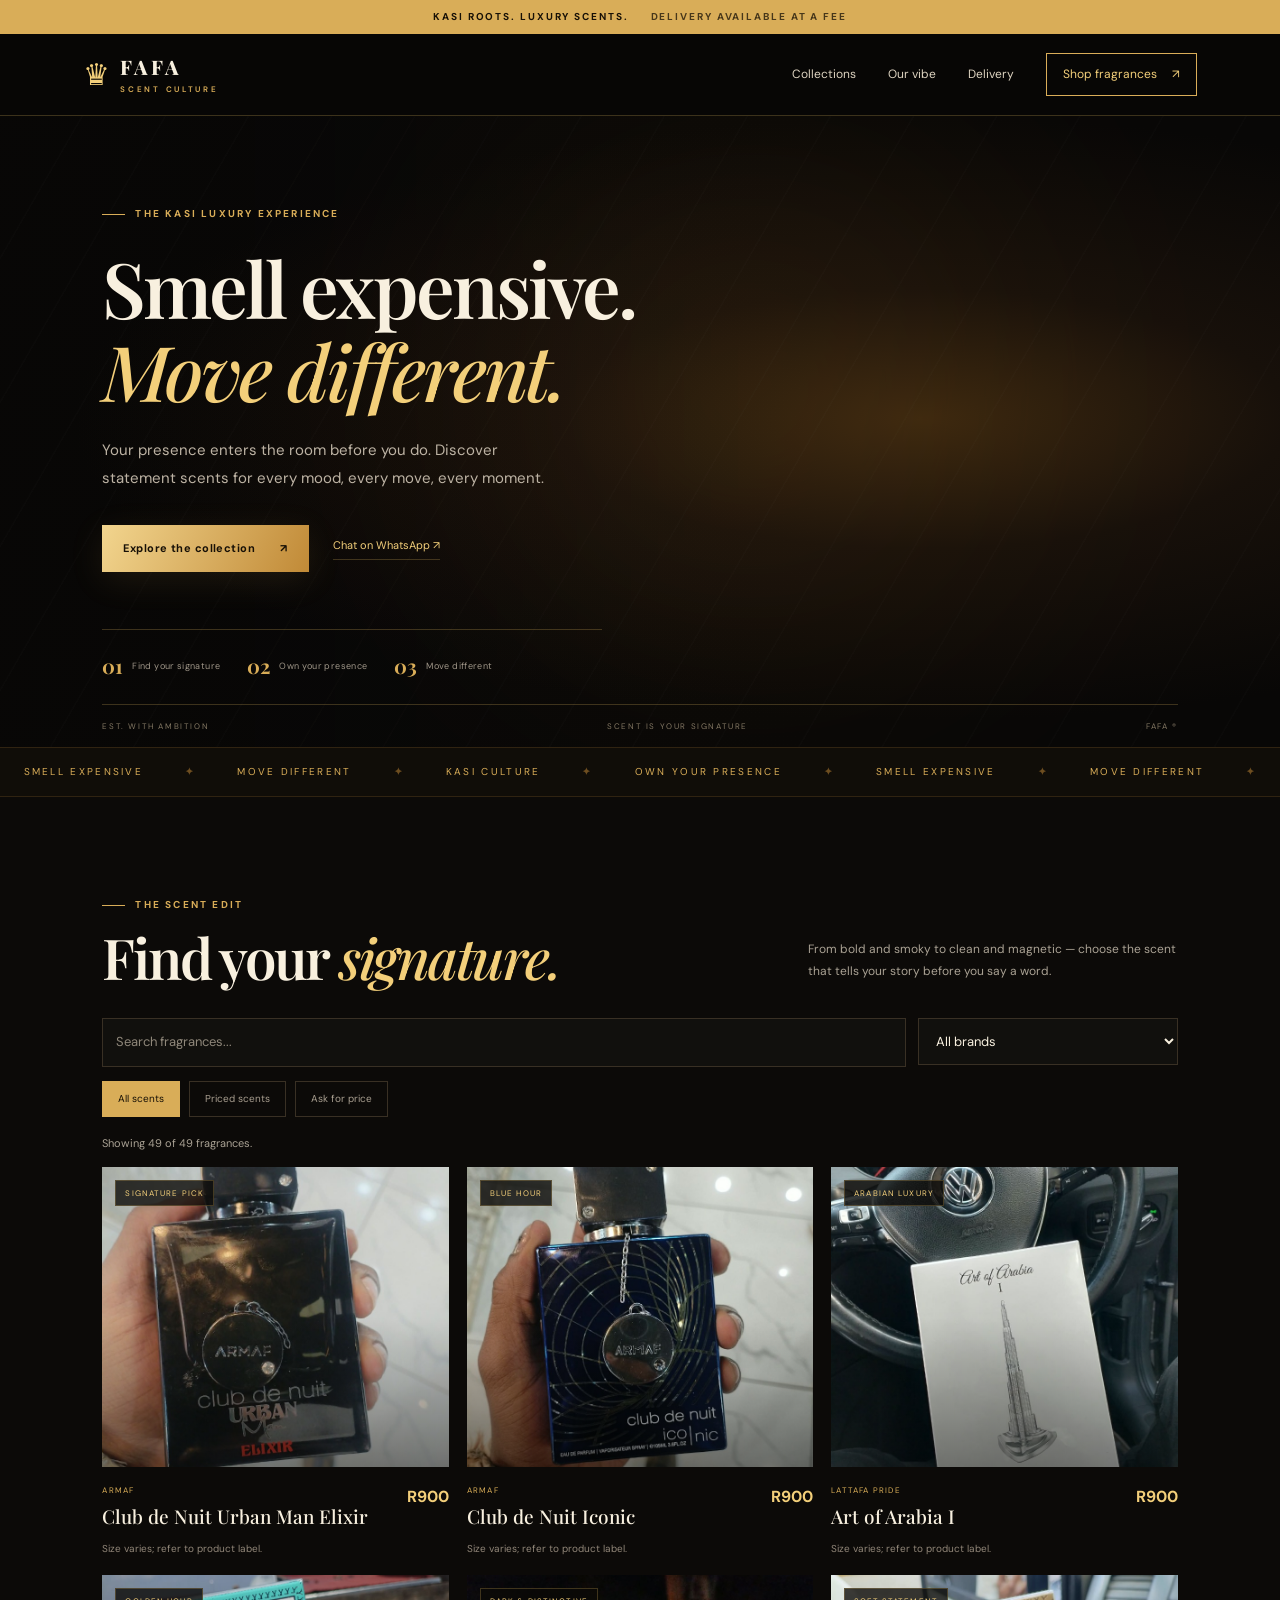
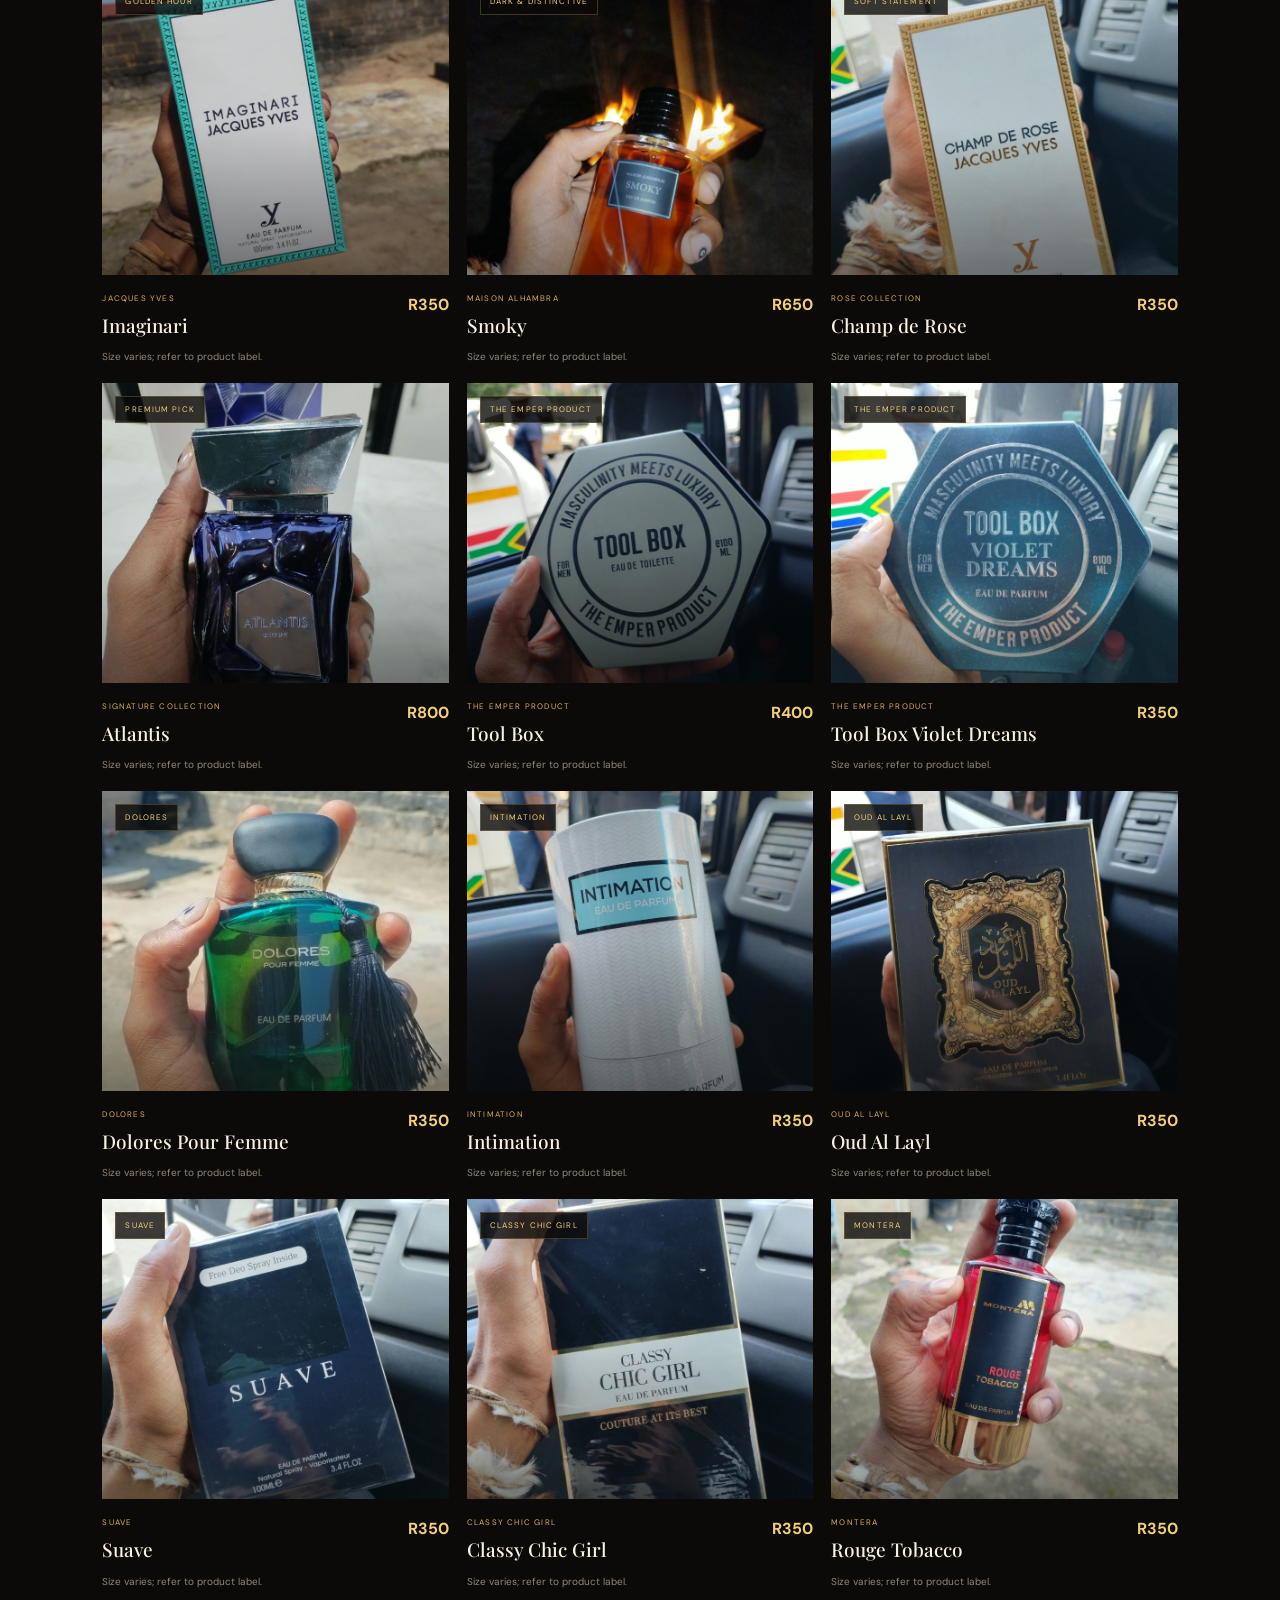
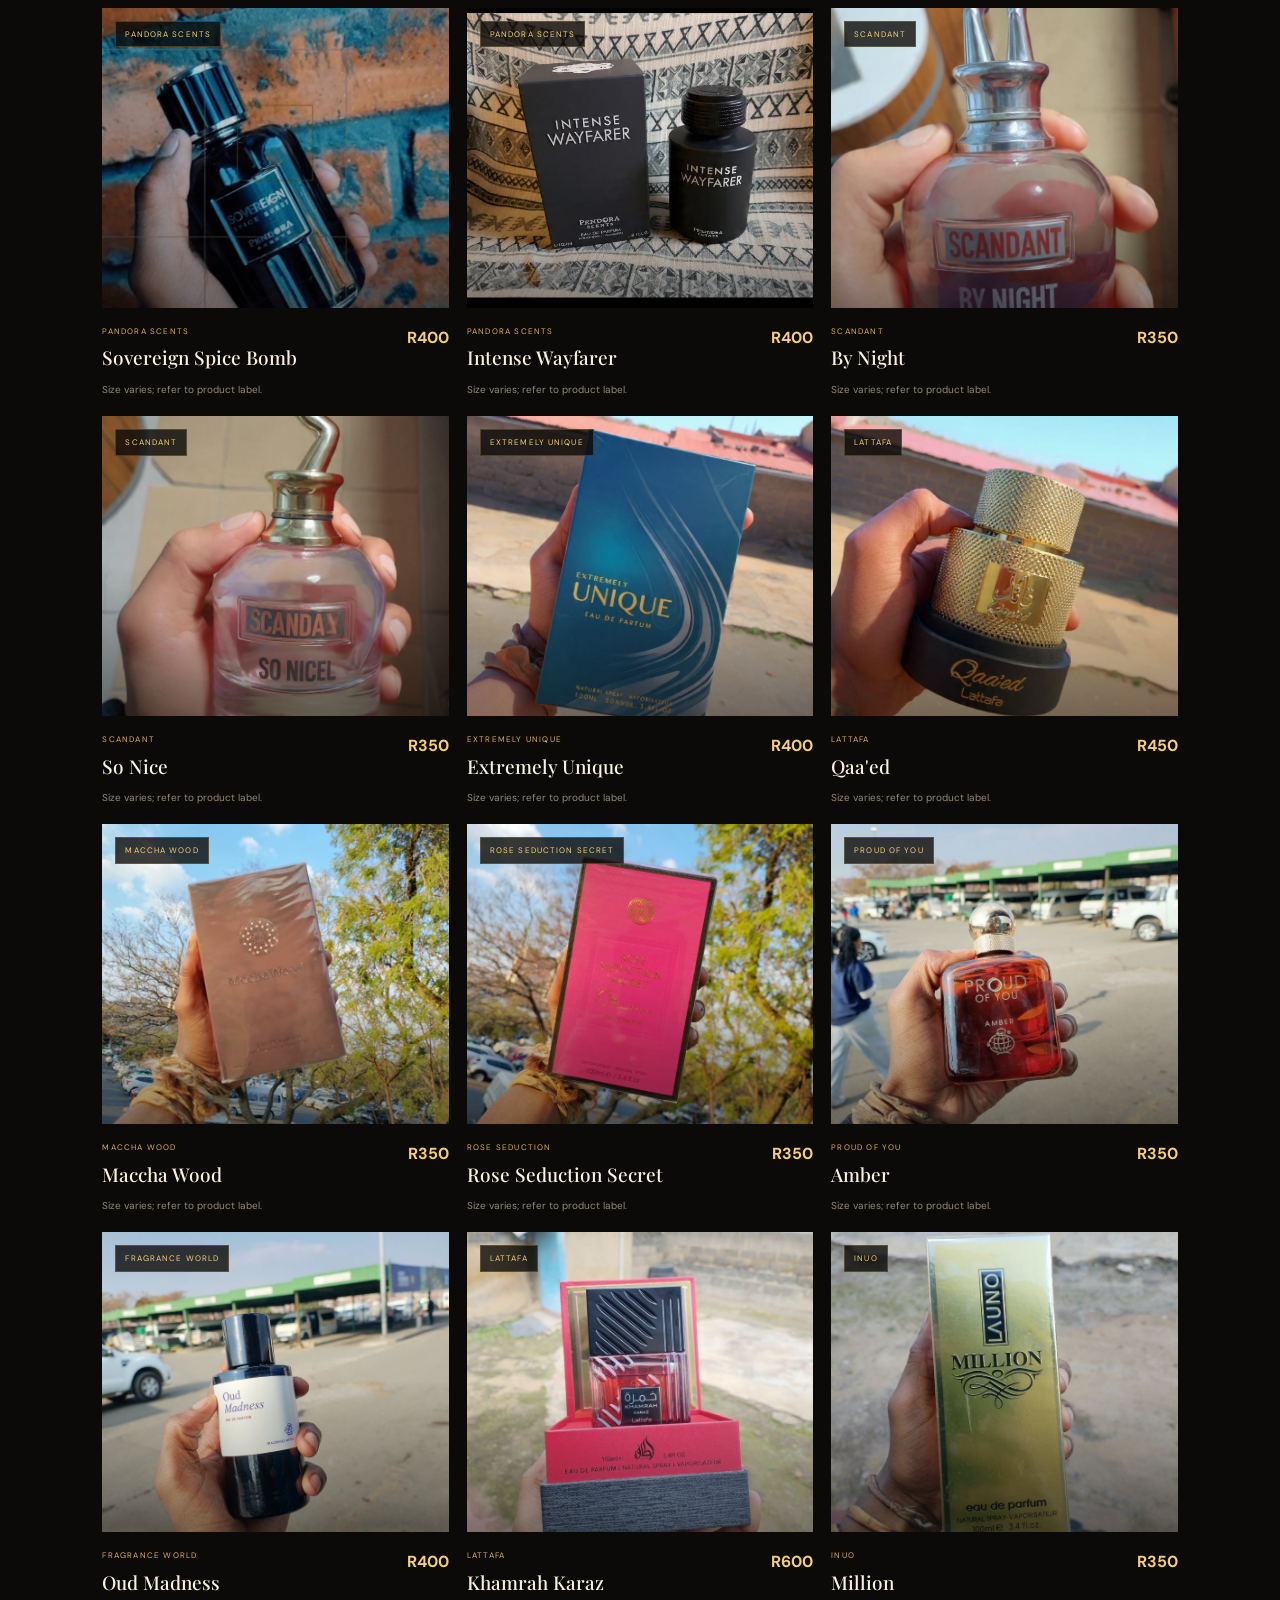
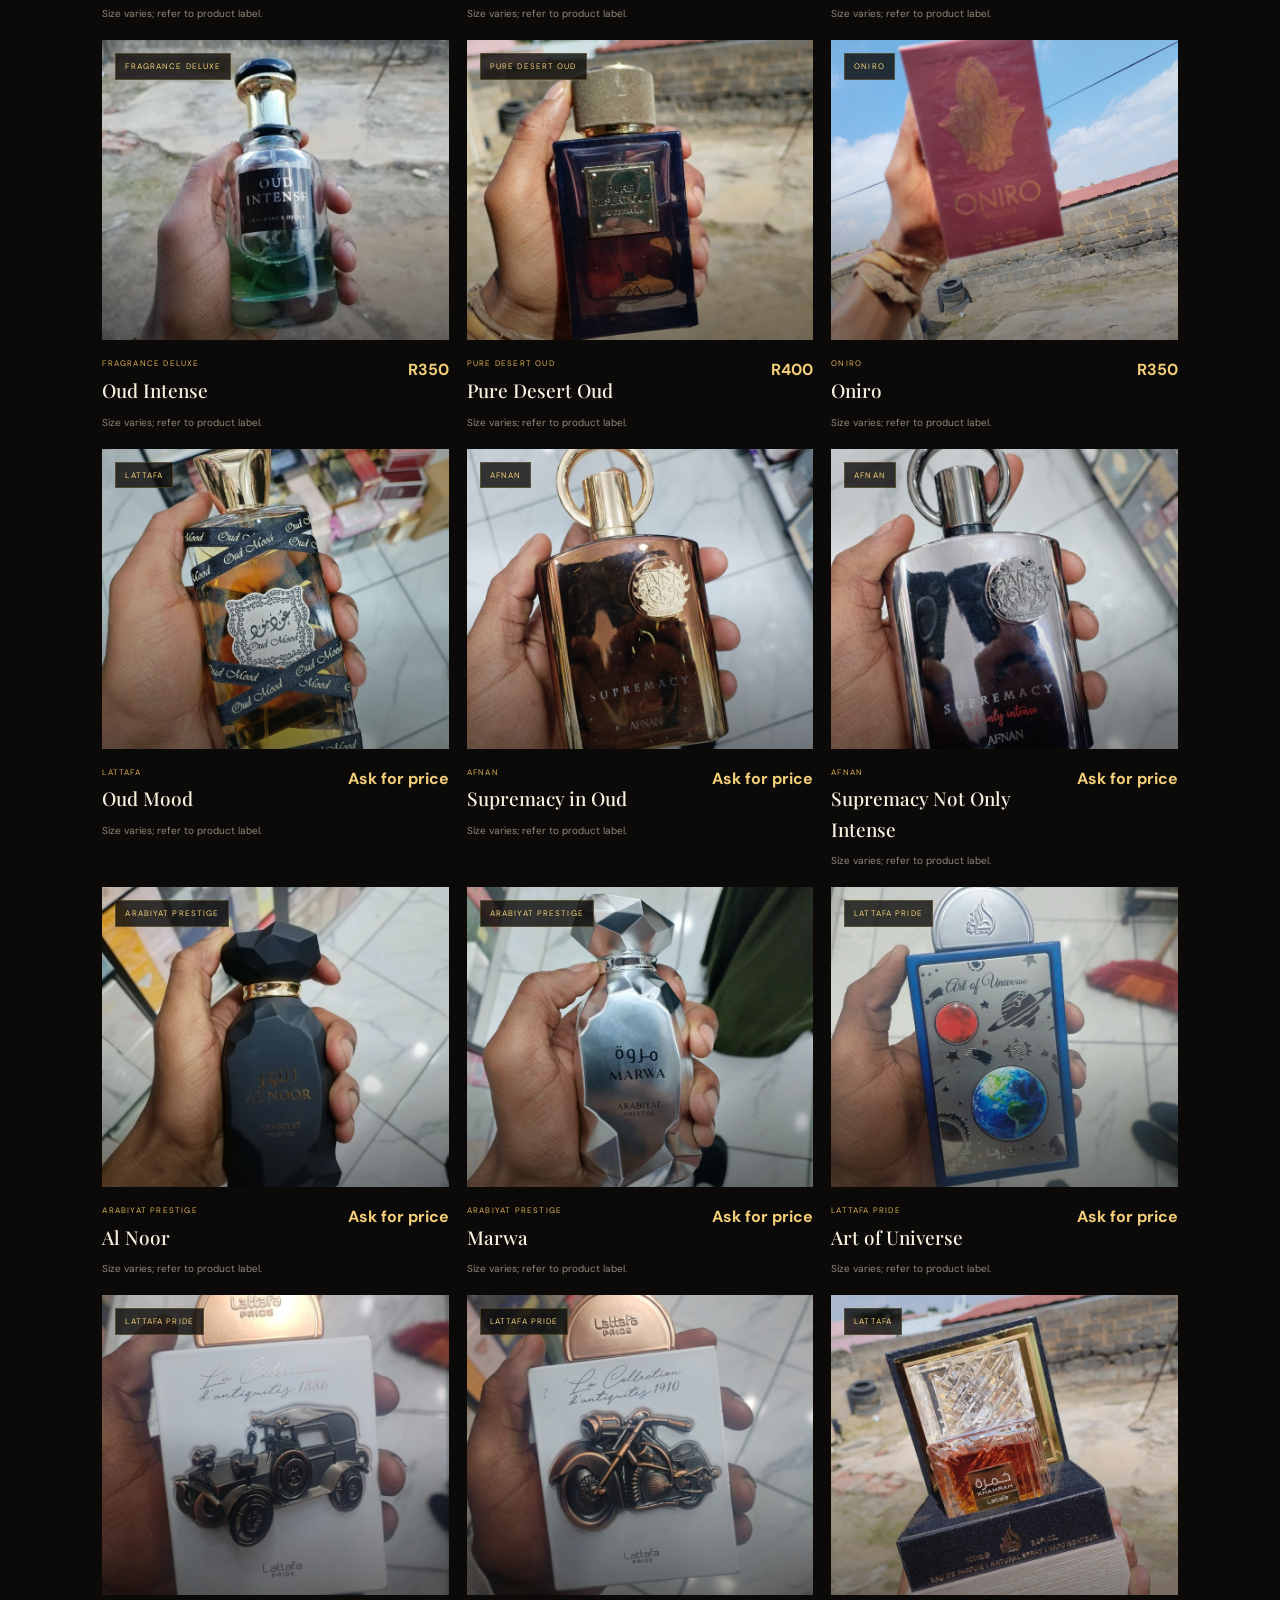
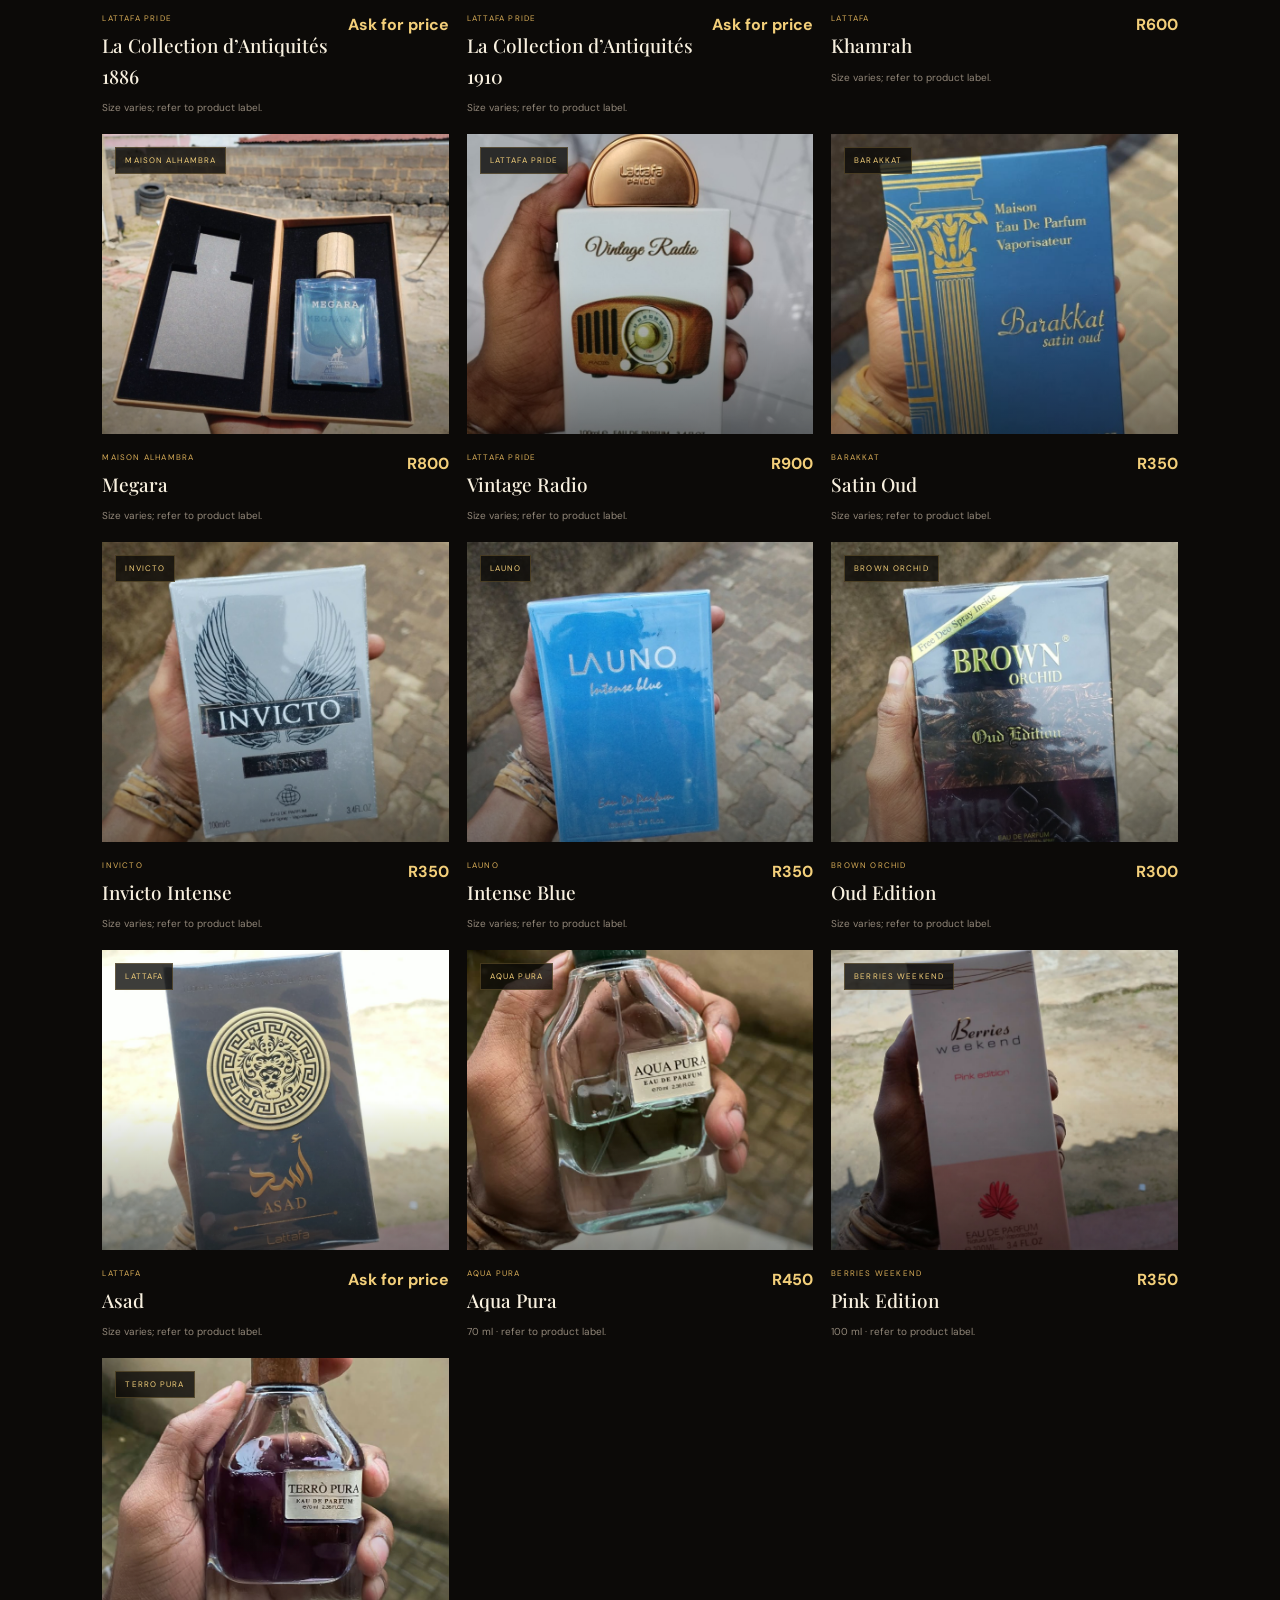
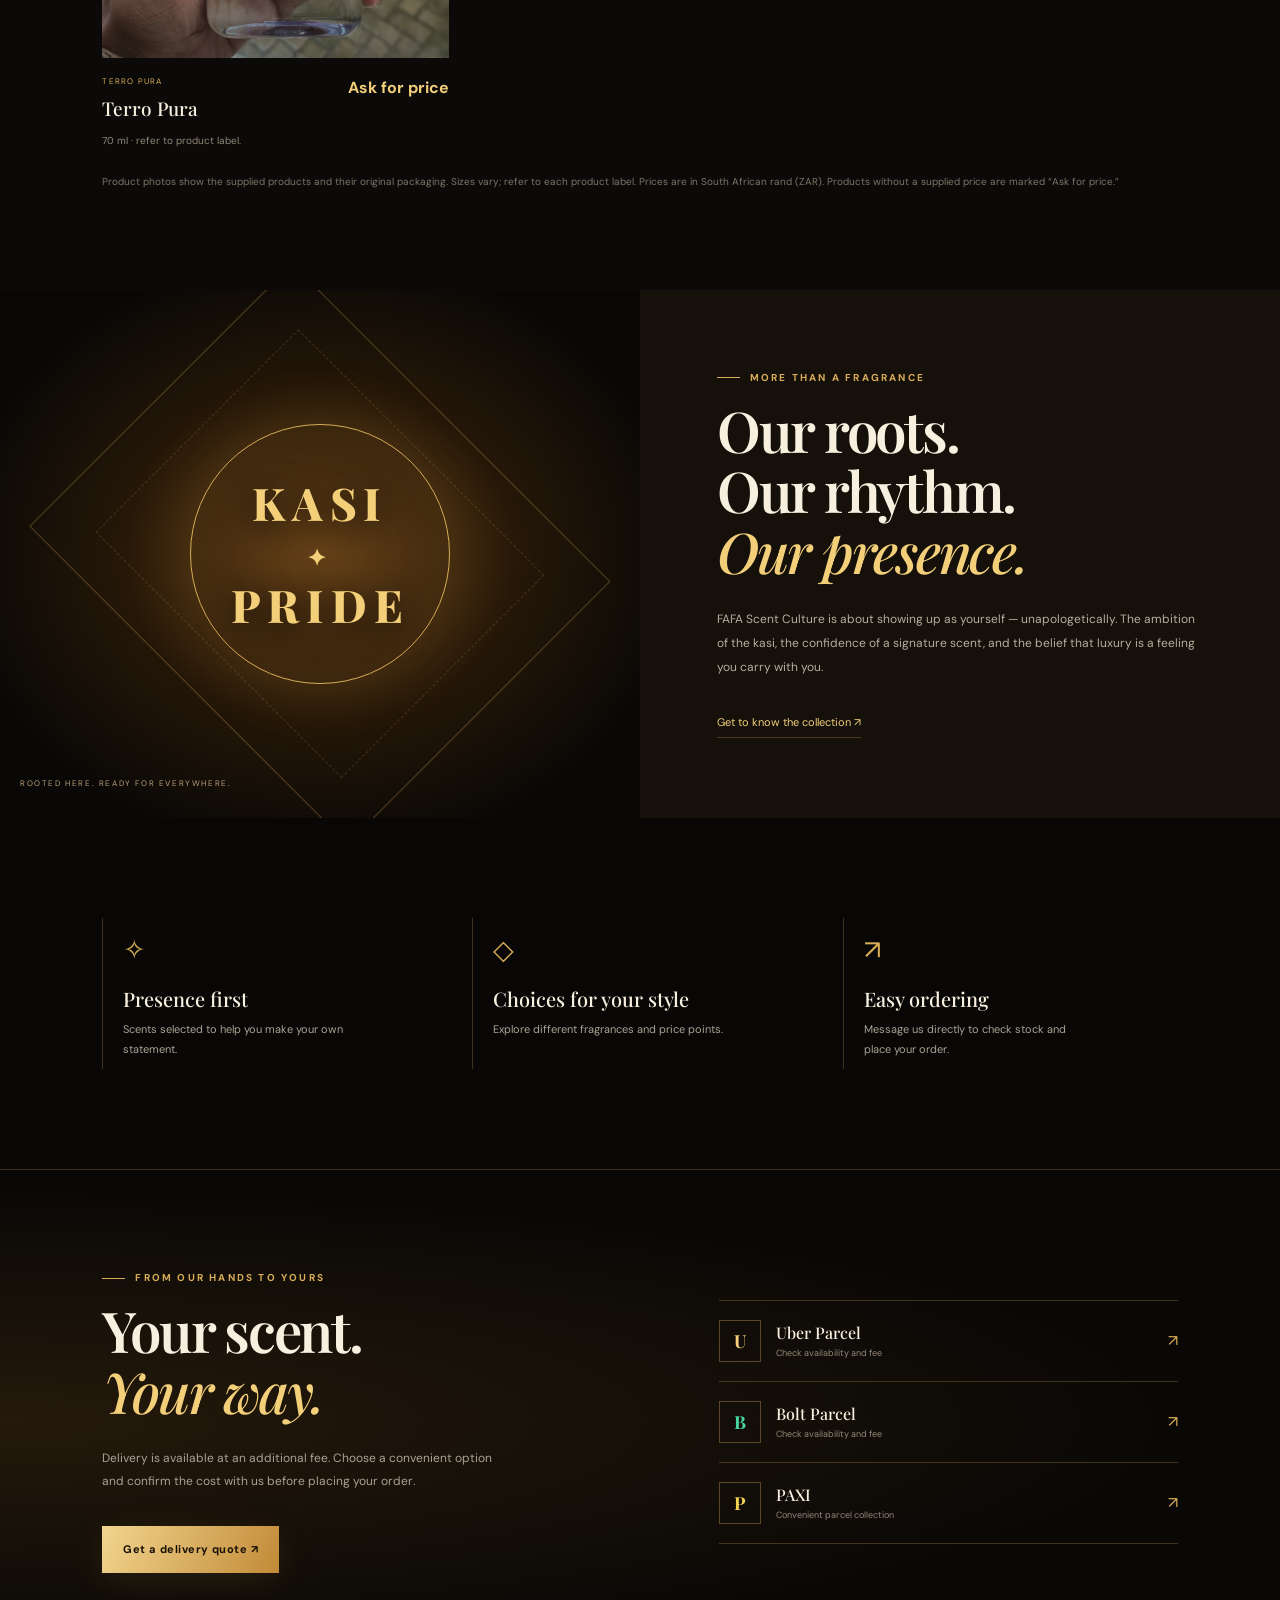
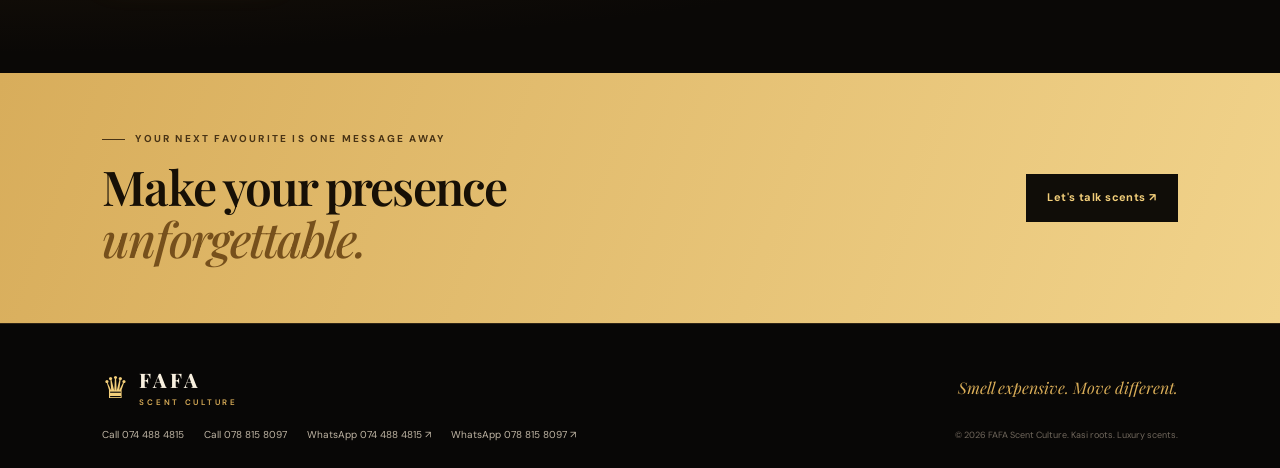
==== commit eaa3b09c: "Add catalogue search and update contacts" ====
--- a/index.html
+++ b/index.html
@@ -56,11 +56,26 @@
         <div><p class="eyebrow"><span></span> THE SCENT EDIT</p><h2>Find your <em>signature.</em></h2></div>
         <p>From bold and smoky to clean and magnetic — choose the scent that tells your story before you say a word.</p>
       </div>
-      <div class="filter-row" role="group" aria-label="Filter fragrances">
-        <button class="filter active" data-filter="all">All scents</button>
-        <button class="filter" data-filter="priced">Priced scents</button>
-        <button class="filter" data-filter="ask-price">Ask for price</button>
+      <div class="catalogue-controls">
+        <div class="catalogue-fields">
+          <label class="catalogue-search">
+            <span class="sr-only">Search fragrances</span>
+            <input id="product-search" type="search" placeholder="Search fragrances..." autocomplete="off">
+          </label>
+          <label class="catalogue-brand">
+            <span class="sr-only">Filter by brand</span>
+            <select id="brand-filter">
+              <option value="all">All brands</option>
+            </select>
+          </label>
+        </div>
+        <div class="filter-row" role="group" aria-label="Filter fragrances by price">
+          <button class="filter active" data-filter="all" aria-pressed="true">All scents</button>
+          <button class="filter" data-filter="priced" aria-pressed="false">Priced scents</button>
+          <button class="filter" data-filter="ask-price" aria-pressed="false">Ask for price</button>
+        </div>
       </div>
+      <p class="product-results" id="product-results" aria-live="polite"></p>
       <div class="product-grid">
         <article class="product-card" data-category="priced">
           <div class="product-image image-night"><span class="product-tag">SIGNATURE PICK</span><img src="images/club-de-nuit-urban-elixir.jpeg" alt="Armaf Club de Nuit Urban Man Elixir bottle" loading="lazy"><button class="quick-order" data-product="Armaf Club de Nuit Urban Man Elixir" data-price="900">Order this scent ↗</button></div>
@@ -258,6 +273,7 @@
           <div class="product-image"><span class="product-tag">TERRO PURA</span><img src="images/terro-pura.png" alt="Terro Pura Eau de Parfum bottle" loading="lazy"><button class="quick-order" data-product="Terro Pura">Ask for price ↗</button></div>
           <div class="product-info"><div><p class="product-brand">TERRO PURA</p><h3>Terro Pura</h3></div><strong>Ask for price</strong></div><p class="product-note">70 ml · refer to product label.</p>
         </article>
+        <p class="empty" id="empty-products" hidden>No fragrances found. Try a different search or filter.</p>
       </div>
       <p class="price-note">Product photos show the supplied products and their original packaging. Sizes vary; refer to each product label. Prices are in South African rand (ZAR). Products without a supplied price are marked “Ask for price.”</p>
     </section>
@@ -287,7 +303,7 @@
   <footer class="footer">
     <a class="brand footer-brand" href="#home"><span class="brand-mark">♛</span><span class="brand-name">FAFA <small>SCENT CULTURE</small></span></a>
     <p>Smell expensive. Move different.</p>
-    <div class="footer-contact"><a href="tel:+27744884815">074 488 4815</a><a href="tel:+27707380103">070 738 0103</a><a href="https://wa.me/27707380103">WhatsApp us ↗</a></div>
+    <div class="footer-contact"><a href="tel:+27744884815">Call 074 488 4815</a><a href="tel:+27788158097">Call 078 815 8097</a><a href="https://wa.me/27744884815">WhatsApp 074 488 4815 ↗</a><a href="https://wa.me/27788158097">WhatsApp 078 815 8097 ↗</a></div>
     <small class="copyright">© <span id="year"></span> FAFA Scent Culture. Kasi roots. Luxury scents.</small>
   </footer>
 
--- a/style.css
+++ b/style.css
@@ -35,6 +35,8 @@
 @media(max-width:680px){.announcement{font-size:8px;letter-spacing:.12em}.announcement span{display:block;margin:2px 0 0}.site-header{height:70px}.brand-name{font-size:17px}.menu-toggle{display:block}.nav{display:none;position:absolute;top:69px;left:0;right:0;background:#0b0907;padding:20px 6%;border-bottom:1px solid var(--line);flex-direction:column;align-items:stretch;gap:0}.nav.open{display:flex}.nav a{padding:14px 0;border-bottom:1px solid #2b2114}.nav .nav-cta{margin-top:12px;padding:12px}.hero{grid-template-columns:1fr;padding:65px 7% 60px;gap:20px}.hero-copy{order:1}.hero-visual{order:0;min-height:300px;margin-bottom:8px}.hero-image-frame{height:290px;width:220px}.orbit{width:290px;height:290px}.orbit-two{width:330px;height:330px}.label-top{top:28px;left:2%}.label-bottom{bottom:10px;right:1%;font-size:20px}.vertical-note{right:-25px;font-size:7px}.hero h1{font-size:clamp(43px,12vw,65px);margin:18px 0}.hero-text{font-size:13px}.hero-proof{margin-top:36px;justify-content:space-between}.hero-proof div{display:block}.hero-proof strong{display:block}.hero-proof span{font-size:8px}.hero-bottom-line{left:7%;right:7%;font-size:7px}.hero-bottom-line span:nth-child(2){display:none}.ticker-track{justify-content:flex-start;gap:20px;font-size:9px}.section-pad{padding:65px 6%}.section-heading{display:block}.section-heading>p{margin-top:18px}.product-grid{grid-template-columns:repeat(2,minmax(0,1fr));gap:22px 12px}.product-image,.custom-art{height:230px}.product-info h3{font-size:16px}.product-info>strong{font-size:14px}.product-tag{font-size:7px;left:7px;top:7px;padding:5px}.quick-order{transform:none;position:absolute;font-size:9px;padding:10px}.product-note{font-size:9px}.custom-art b{font-size:21px}.manifesto{grid-template-columns:1fr}.manifesto-art{min-height:300px}.manifesto-copy{padding:55px 7%}.perks{grid-template-columns:1fr;gap:20px}.perk{padding:10px 15px}.delivery{grid-template-columns:1fr;gap:35px}.contact-banner{padding:45px 7%;display:block}.contact-banner .button{margin-top:25px}.footer{padding:35px 7% 22px;grid-template-columns:1fr}.footer>p,.copyright{justify-self:start;text-align:left}.footer-contact{gap:13px}.footer-brand{margin-bottom:3px}}
 @media(prefers-reduced-motion:reduce){*,*::before,*::after{scroll-behavior:auto!important;transition:none!important;animation:none!important}}
 @media(max-width:680px){.product-info{display:block}.product-info>strong{display:block;margin-top:8px}}
+.catalogue-fields{display:grid;grid-template-columns:minmax(0,1fr) minmax(180px,260px);gap:12px;margin:30px 0 0}.catalogue-fields input,.catalogue-fields select{width:100%;min-width:0;background:var(--panel);border:1px solid #393024;border-radius:0;color:var(--cream);padding:13px;font:inherit;font-size:13px}.catalogue-fields input::placeholder{color:#8f877a}.catalogue-fields input:focus,.catalogue-fields select:focus{outline:2px solid var(--gold);outline-offset:2px}.catalogue-controls .filter-row{margin:14px 0 18px}.product-results{min-height:1.5em;margin:0 0 14px;color:var(--muted);font-size:11px}.product-card[hidden]{display:none}.empty{grid-column:1/-1;padding:32px 16px;border:1px solid var(--line);color:var(--muted);text-align:center}.sr-only{position:absolute;width:1px;height:1px;padding:0;margin:-1px;overflow:hidden;clip:rect(0,0,0,0);white-space:nowrap;border:0}
+@media(max-width:680px){.catalogue-fields{grid-template-columns:1fr}}
 
 /* Use real product photos in a text-led hero instead of the promotional bottle poster. */
 .hero{grid-template-columns:1fr;min-height:560px}
